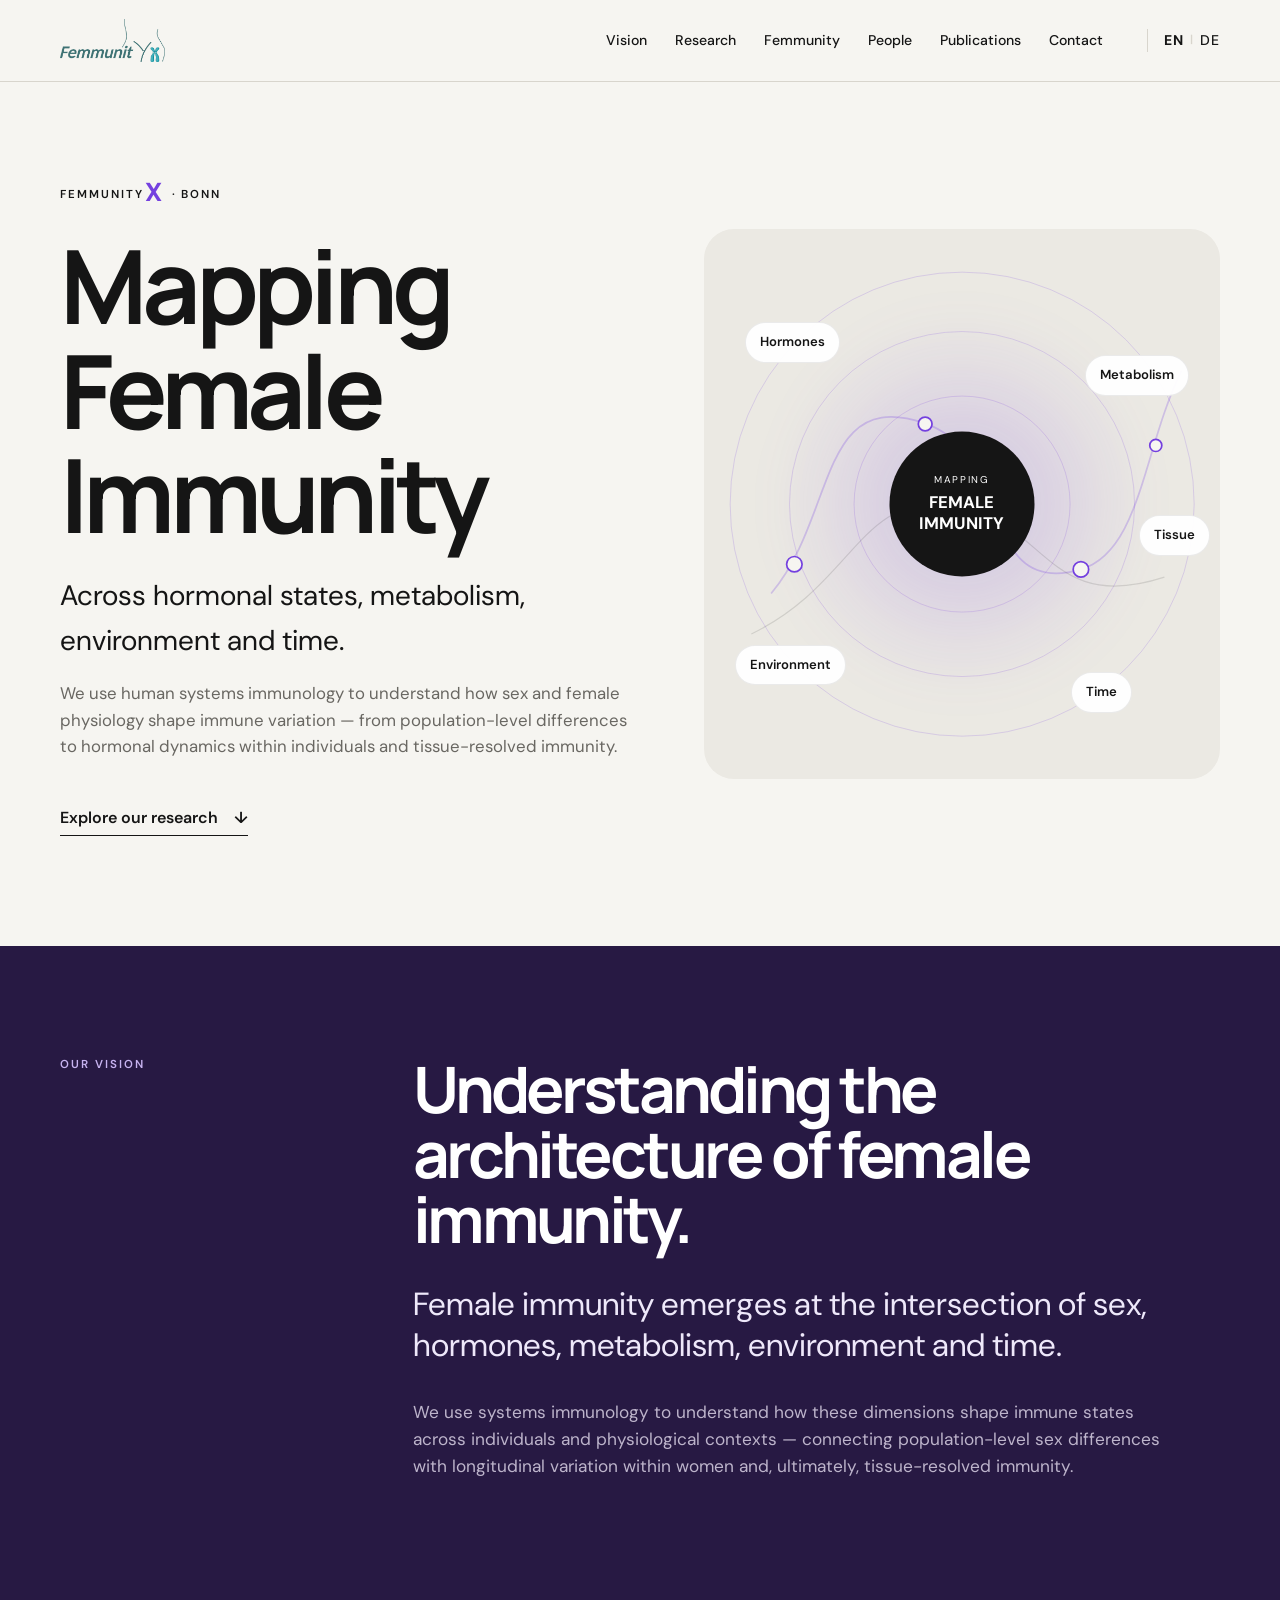
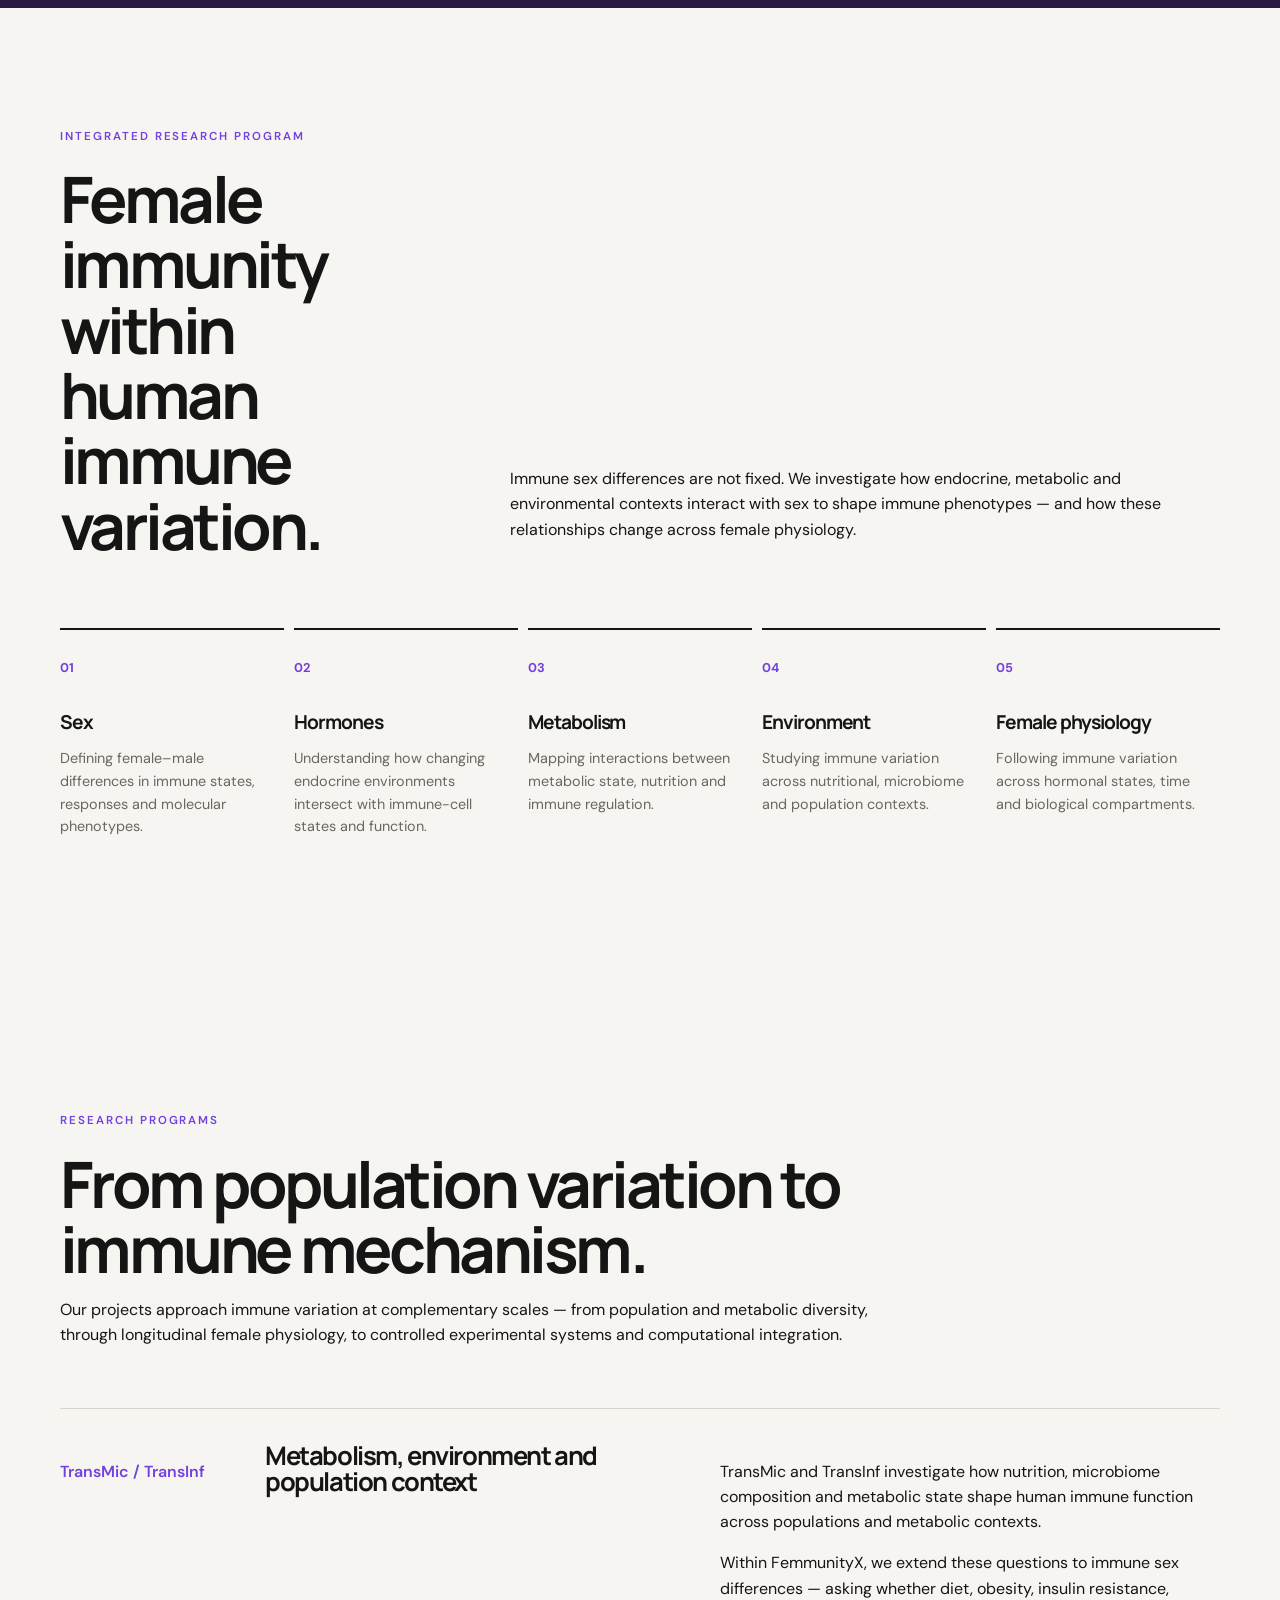
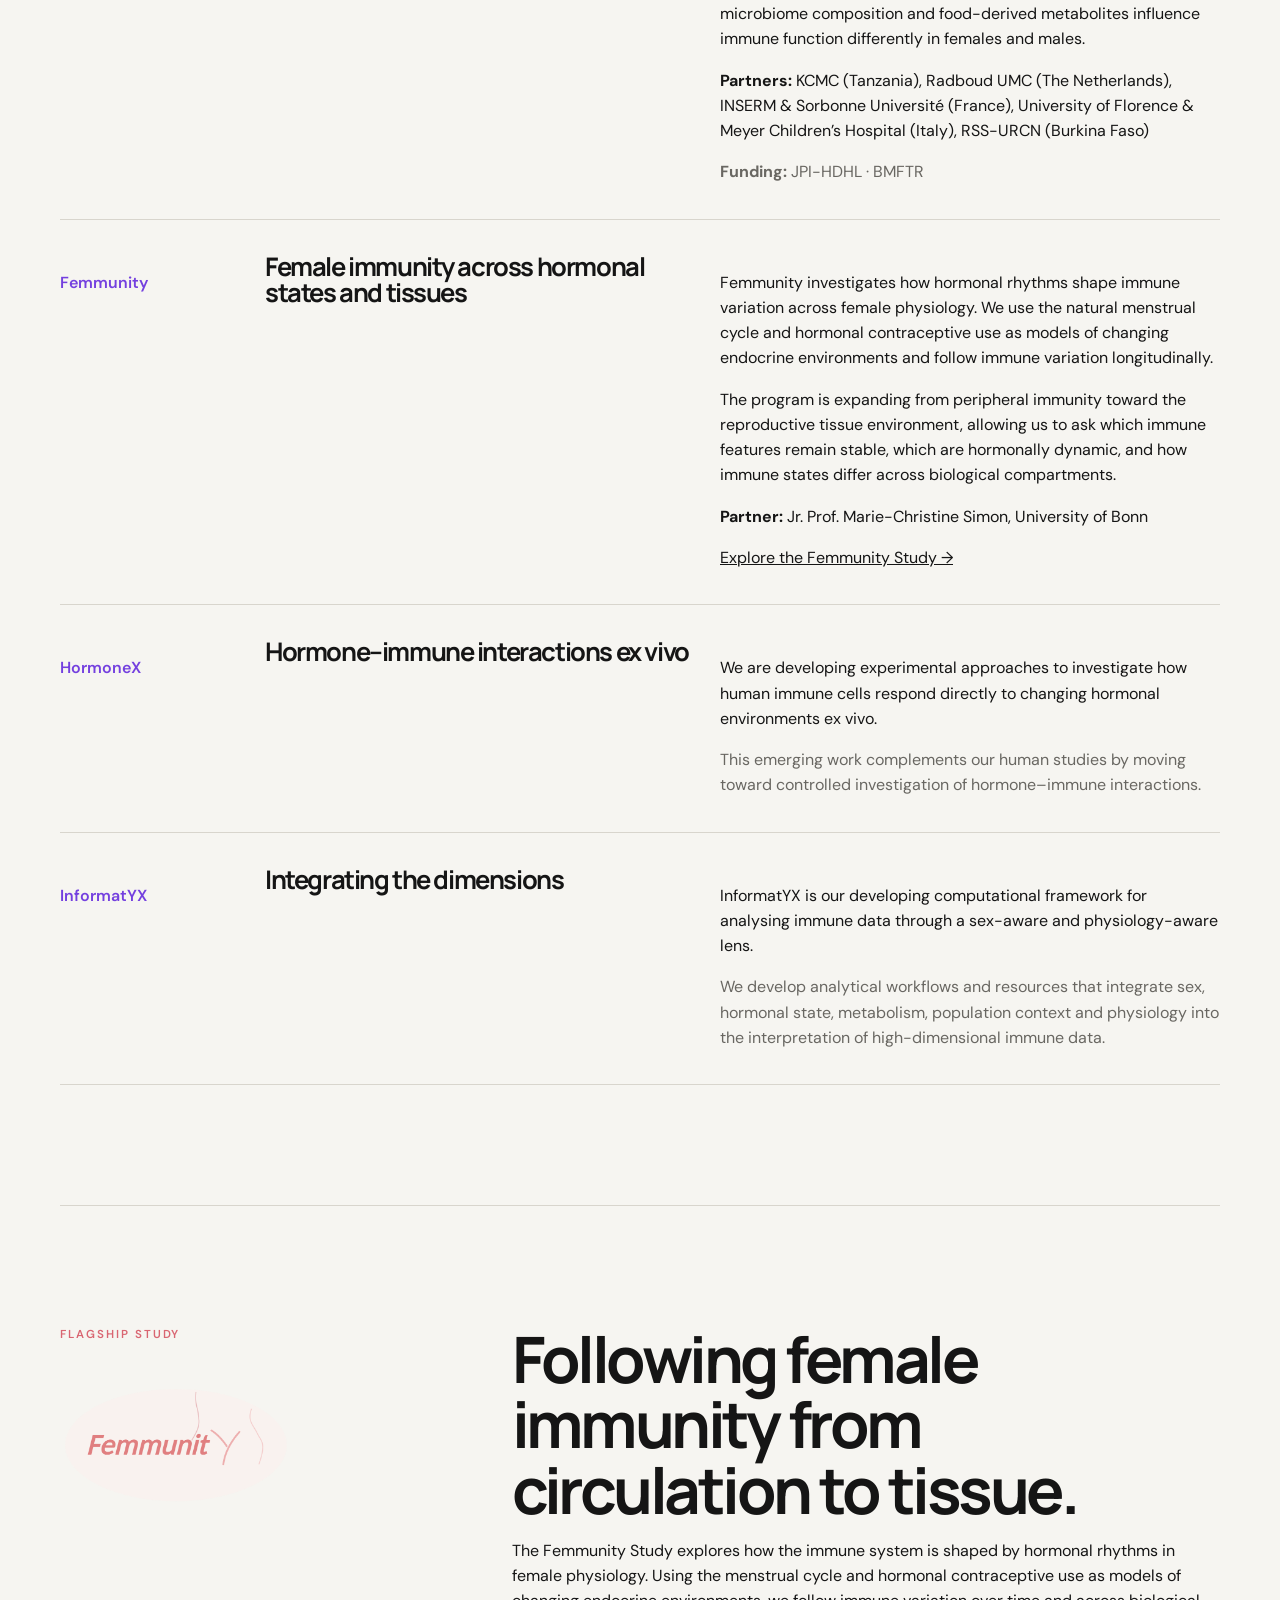
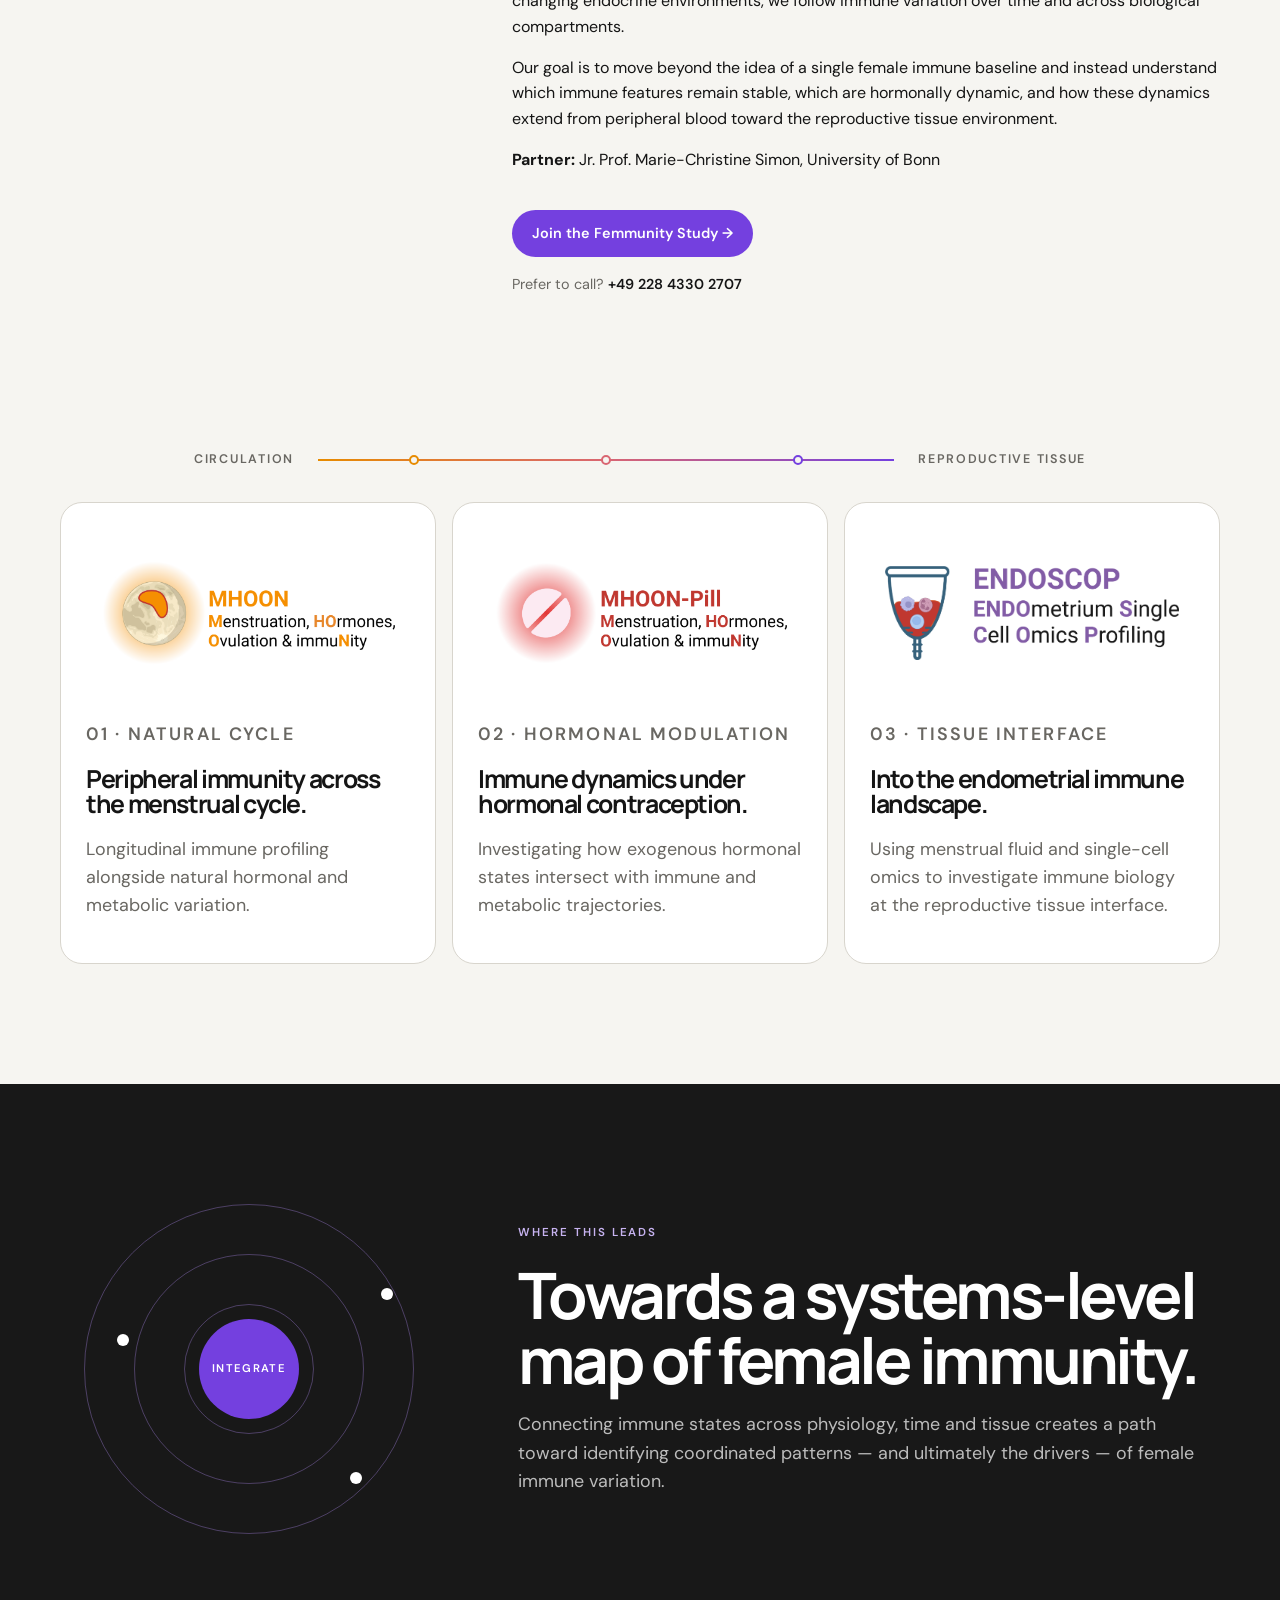
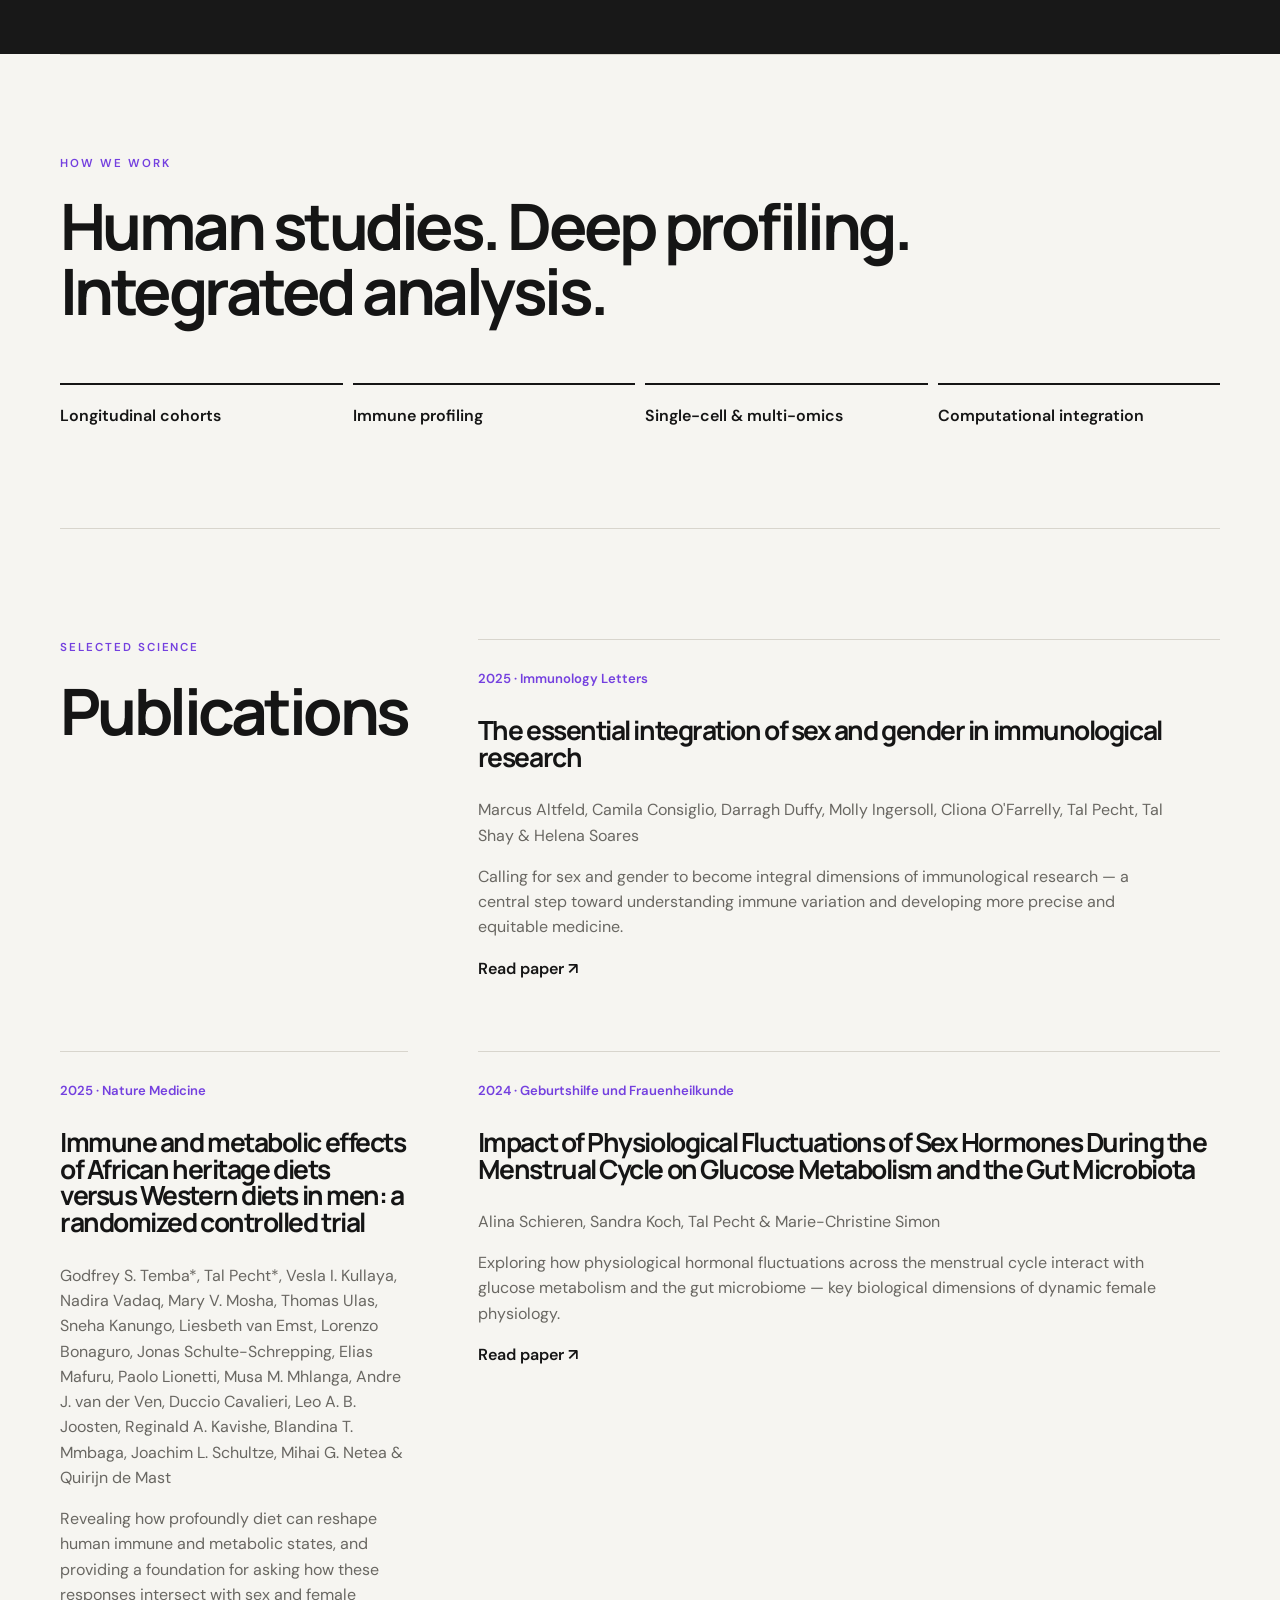
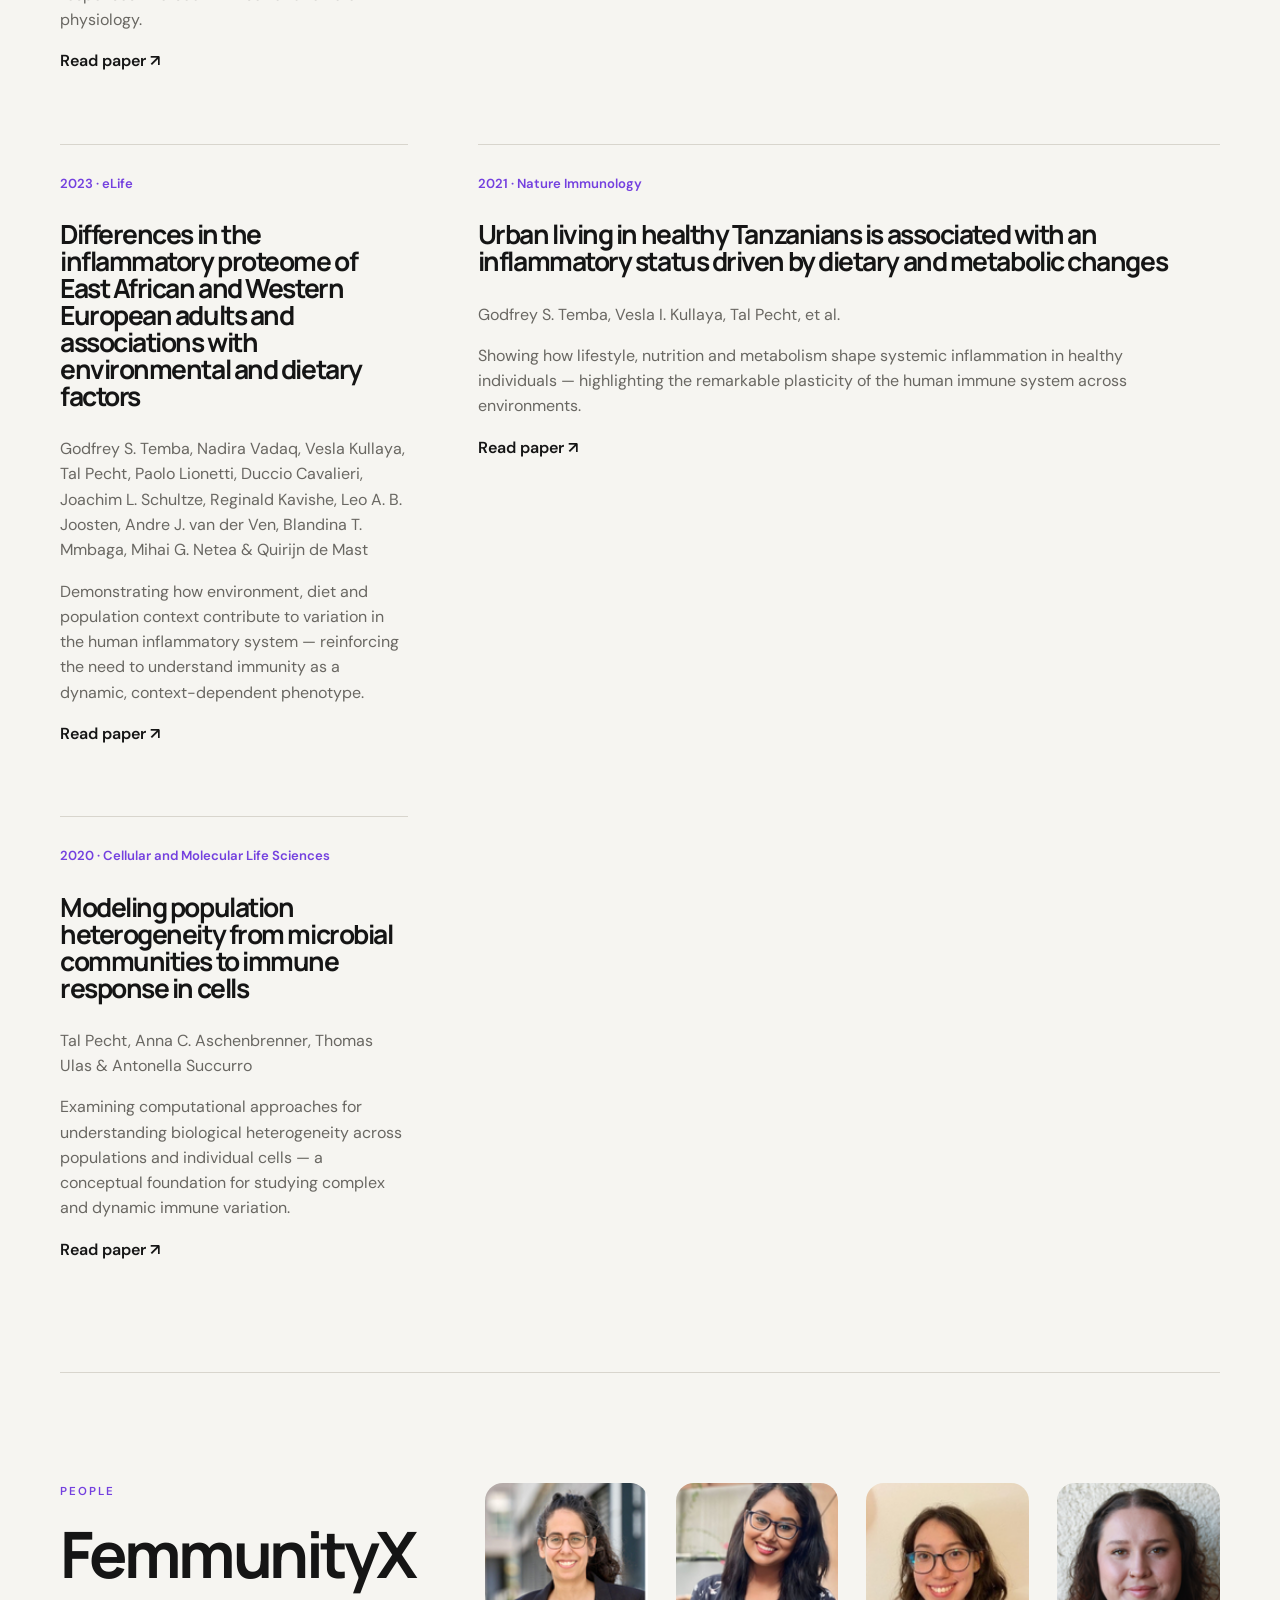
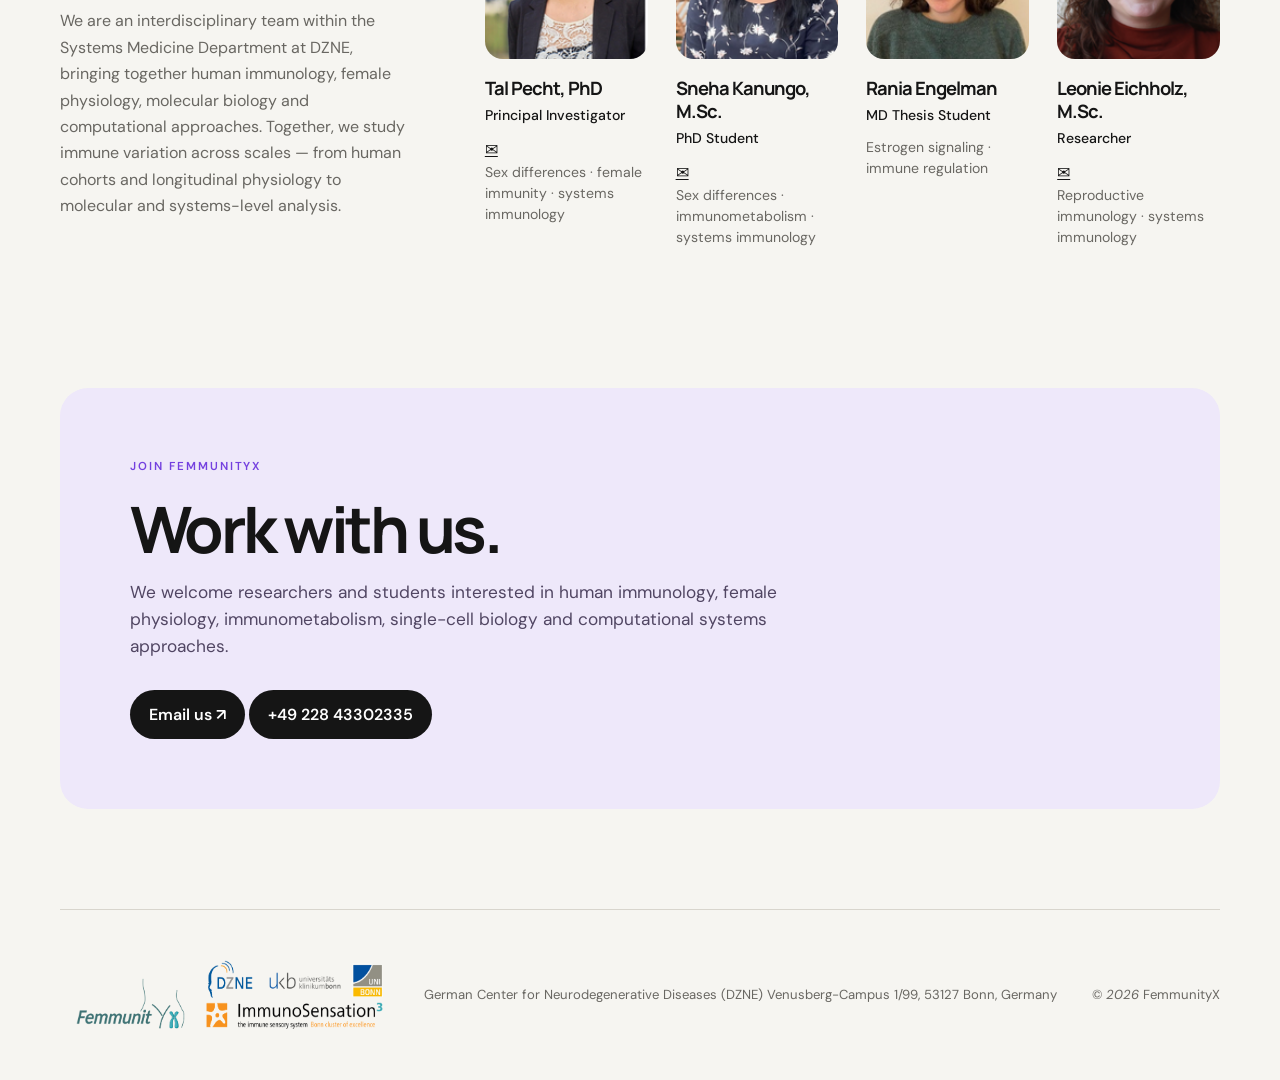
==== index.html @ 5e6603ba "Update index.html articles" ====
<!doctype html>
<html lang="en">

<head>
  <meta charset="utf-8">
  <meta name="viewport" content="width=device-width,initial-scale=1">

  <title>FemmunityX — Mapping Female Immunity</title>

  <meta
    name="description"
    content="FemmunityX studies female immunity and immune sex differences across hormonal states, metabolism, environment, time and reproductive tissues."
  >

  <link rel="stylesheet" href="assets/styles.css">
</head>


<body>


<!-- =========================================================
     HEADER
     ========================================================= -->

<header class="header">

  <a class="group-logo" href="#top">
    <img
      src="assets/femmunityx-logo.png"
      alt="FemmunityX"
    >
  </a>

  <button
    class="menu"
    aria-label="Toggle navigation"
    aria-expanded="false"
  >
    Menu
  </button>

  <nav>
  <a href="#vision">Vision</a>
  <a href="#research">Research</a>
  <a href="#femmunity">Femmunity</a>
  <a href="#people">People</a>
  <a href="#publications">Publications</a>
  <a href="#contact">Contact</a>

  <div class="language-switch">
    <a href="index.html" class="active">EN</a>
    <span>|</span>
    <a href="de.html">DE</a>
  </div>
</nav>

</header>


<main id="top">


<!-- =========================================================
     HERO
     ========================================================= -->

<section class="hero wrap">

  <div>

    <p class="overline femmunity-title">
      FEMMUNITY<span class="purple-x">X</span> · BONN
    </p>

    <h1>
      Mapping<br>
      Female Immunity
    </h1>

    <p class="subhead">
      Across hormonal states, metabolism, environment and time.
    </p>

    <p class="intro">
      We use human systems immunology to understand how sex and
      female physiology shape immune variation — from population-level
      differences to hormonal dynamics within individuals and
      tissue-resolved immunity.
    </p>

    <a class="cta" href="#vision">
      Explore our research <span>↓</span>
    </a>

  </div>


  <div class="map" aria-label="Systems map of female immunity">

    <div class="ring r1"></div>
    <div class="ring r2"></div>
    <div class="ring r3"></div>

    <svg viewBox="0 0 600 600" aria-hidden="true">

      <path
        class="curve a"
        d="M78 404 C154 314 132 164 256 206 C359 240 318 411 438 376 C508 355 510 236 555 145"
      />

      <path
        class="curve b"
        d="M55 451 C173 394 180 291 282 300 C397 311 394 431 535 385"
      />

      <circle cx="105" cy="370" r="9"/>
      <circle cx="257" cy="207" r="8"/>
      <circle cx="438" cy="376" r="9"/>
      <circle cx="525" cy="232" r="7"/>

    </svg>

    <div class="core">
      <small>MAPPING</small>
      <strong>FEMALE IMMUNITY</strong>
    </div>

    <div class="node n1">Hormones</div>
    <div class="node n2">Metabolism</div>
    <div class="node n3">Environment</div>
    <div class="node n4">Time</div>
    <div class="node n5">Tissue</div>

  </div>

</section>



<!-- =========================================================
     VISION
     ========================================================= -->

<section id="vision" class="vision">

  <div class="wrap vision-grid">

    <p class="overline light">
      OUR VISION
    </p>

    <div>

      <h2>
        Understanding the architecture of female immunity.
      </h2>

      <p class="big">
        Female immunity emerges at the intersection of sex,
        hormones, metabolism, environment and time.
      </p>

      <p class="small">
        We use systems immunology to understand how these dimensions
        shape immune states across individuals and physiological
        contexts — connecting population-level sex differences with
        longitudinal variation within women and, ultimately,
        tissue-resolved immunity.
      </p>

    </div>

  </div>

</section>



<!-- =========================================================
     INTEGRATED RESEARCH PROGRAM
     ========================================================= -->

<section id="research" class="framework wrap">

  <div class="framework-head">

    <div>

      <p class="overline">
        INTEGRATED RESEARCH PROGRAM
      </p>

      <h2>
        Female immunity within<br>
        human immune variation.
      </h2>

    </div>

    <p>
      Immune sex differences are not fixed. We investigate how
      endocrine, metabolic and environmental contexts interact with
      sex to shape immune phenotypes — and how these relationships
      change across female physiology.
    </p>

  </div>


  <div class="dimensions">

    <article>

      <b>01</b>

      <h3>Sex</h3>

      <p>
        Defining female–male differences in immune states,
        responses and molecular phenotypes.
      </p>

    </article>


    <article>

      <b>02</b>

      <h3>Hormones</h3>

      <p>
        Understanding how changing endocrine environments
        intersect with immune-cell states and function.
      </p>

    </article>


    <article>

      <b>03</b>

      <h3>Metabolism</h3>

      <p>
        Mapping interactions between metabolic state,
        nutrition and immune regulation.
      </p>

    </article>


    <article>

      <b>04</b>

      <h3>Environment</h3>

      <p>
        Studying immune variation across nutritional,
        microbiome and population contexts.
      </p>

    </article>


    <article class="femmunity-dimension">

      <b>05</b>

      <h3>Female physiology</h3>

      <p>
        Following immune variation across hormonal states,
        time and biological compartments.
      </p>

    </article>

  </div>

</section>



<!-- =========================================================
     RESEARCH PROGRAMS
     ========================================================= -->

<section class="research wrap">

  <div class="research-head">

    <p class="overline">
      RESEARCH PROGRAMS
    </p>

    <h2>
      From population variation to immune mechanism.
    </h2>

    <p>
      Our projects approach immune variation at complementary scales —
      from population and metabolic diversity, through longitudinal
      female physiology, to controlled experimental systems and
      computational integration.
    </p>

  </div>


  <div class="research-items">


    <!-- =====================================================
         TRANSMIC / TRANSINF
         ===================================================== -->

    <article>

      <p class="label">
        TransMic / TransInf
      </p>

      <h3>
        Metabolism, environment and population context
      </h3>

      <div>

        <p>
          TransMic and TransInf investigate how nutrition, microbiome
          composition and metabolic state shape human immune function
          across populations and metabolic contexts.
        </p>

        <p>
          Within FemmunityX, we extend these questions to immune sex
          differences — asking whether diet, obesity, insulin resistance,
          microbiome composition and food-derived metabolites influence
          immune function differently in females and males.
        </p>

        <p>
          <strong>Partners:</strong>
          KCMC (Tanzania), Radboud UMC (The Netherlands),
          INSERM & Sorbonne Université (France),
          University of Florence & Meyer Children’s Hospital (Italy),
          RSS-URCN (Burkina Faso)
        </p>

        <p>
          <strong>Funding:</strong>
          JPI-HDHL · BMFTR
        </p>

      </div>

    </article>



    <!-- =====================================================
         FEMMUNITY
         ===================================================== -->

    <article>

      <p class="label">
        Femmunity
      </p>

      <h3>
        Female immunity across hormonal states and tissues
      </h3>

      <div>

        <p>
          Femmunity investigates how hormonal rhythms shape immune
          variation across female physiology. We use the natural
          menstrual cycle and hormonal contraceptive use as models
          of changing endocrine environments and follow immune
          variation longitudinally.
        </p>

        <p>
          The program is expanding from peripheral immunity toward
          the reproductive tissue environment, allowing us to ask
          which immune features remain stable, which are hormonally
          dynamic, and how immune states differ across biological
          compartments.
        </p>

        <p>
          <strong>Partner:</strong>
          Jr. Prof. Marie-Christine Simon, University of Bonn
        </p>

        <a href="#femmunity">
          Explore the Femmunity Study →
        </a>

      </div>

    </article>



    <!-- =====================================================
         HORMONE–IMMUNE EX VIVO
         ===================================================== -->

    <article>

      <p class="label">
        HormoneX
      </p>

      <h3>
        Hormone–immune interactions 
        ex vivo
      </h3>

      <div>

        <p>
          We are developing experimental approaches to investigate
          how human immune cells respond directly to changing hormonal
          environments ex vivo.
        </p>

        <p>
          This emerging work complements our human studies by moving
          toward controlled investigation of hormone–immune interactions.
        </p>

      </div>

    </article>



    <!-- =====================================================
         INFORMATYX
         ===================================================== -->

    <article>

      <p class="label">
        InformatYX
      </p>

      <h3>
        Integrating the dimensions
      </h3>

      <div>

        <p>
          InformatYX is our developing computational framework for
          analysing immune data through a sex-aware and
          physiology-aware lens.
        </p>

        <p>
          We develop analytical workflows and resources that integrate
          sex, hormonal state, metabolism, population context and
          physiology into the interpretation of high-dimensional
          immune data.
        </p>

      </div>

    </article>


  </div>

</section>



<!-- =========================================================
     FEMMUNITY STUDY — DEDICATED SECTION
     ========================================================= -->

<section id="femmunity" class="study wrap">

  <div class="study-head">


    <div>

      <p class="overline pink">
        FLAGSHIP STUDY
      </p>

      <img
        class="fem-logo"
        src="assets/Femmunitystudy-logo.png"
        alt="Femmunity"
      >

    </div>


    <div>

      <h2>
        Following female immunity from circulation to tissue.
      </h2>

      <p>
        The Femmunity Study explores how the immune system is shaped
        by hormonal rhythms in female physiology. Using the menstrual
        cycle and hormonal contraceptive use as models of changing
        endocrine environments, we follow immune variation over time
        and across biological compartments.
      </p>

      <p>
        Our goal is to move beyond the idea of a single female immune
        baseline and instead understand which immune features remain
        stable, which are hormonally dynamic, and how these dynamics
        extend from peripheral blood toward the reproductive tissue
        environment.
      </p>

      <p>
        <strong>Partner:</strong>
        Jr. Prof. Marie-Christine Simon, University of Bonn
      </p>


      <a
  href="mailto:femmunity@dzne.de?subject=I%20want%20to%20join%20the%20Femmunity%20Study&body=Hello%20Femmunity%20team%2C%0D%0A%0D%0AI%20am%20interested%20in%20participating%20in%20the%20Femmunity%20Study.%20Please%20send%20me%20more%20information.%0D%0A%0D%0ABest%20wishes%2C"
  class="femmunity-join"
>
  Join the Femmunity Study →
</a>

<p class="femmunity-phone">
  Prefer to call?
  <a href="tel:+4922843302707">
    +49 228 4330 2707
  </a>
</p>

  </div>



  <!-- CIRCULATION TO TISSUE -->

  <div class="femmunity-projects">
      
  <div class="progress">

    <span>CIRCULATION</span>

    <div>
      <i></i>
      <i></i>
      <i></i>
    </div>

    <span>REPRODUCTIVE TISSUE</span>

  </div>



  <!-- FEMMUNITY SUBPROJECTS -->

  <div class="project-row">


    <!-- MHOON -->

    <article class="project orange">

      <div class="logo-box">

        <img
          src="assets/mhoon.png"
          alt="MHOON"
        >

      </div>

      <p class="step">
        01 · NATURAL CYCLE
      </p>

      <h3>
        Peripheral immunity across the menstrual cycle.
      </h3>

      <p>
        Longitudinal immune profiling alongside natural hormonal
        and metabolic variation.
      </p>

    </article>



    <!-- MHOON PILL -->

    <article class="project red">

      <div class="logo-box">

        <img
          src="assets/mhoon-pill.png"
          alt="MHOON-Pill"
        >

      </div>

      <p class="step">
        02 · HORMONAL MODULATION
      </p>

      <h3>
        Immune dynamics under hormonal contraception.
      </h3>

      <p>
        Investigating how exogenous hormonal states intersect
        with immune and metabolic trajectories.
      </p>

    </article>



    <!-- ENDOSCOP -->

    <article class="project purple">

      <div class="logo-box">

        <img
          src="assets/endoscop.png"
          alt="ENDOSCOP"
        >

      </div>

      <p class="step">
        03 · TISSUE INTERFACE
      </p>

      <h3>
        Into the endometrial immune landscape.
      </h3>

      <p>
        Using menstrual fluid and single-cell omics to investigate
        immune biology at the reproductive tissue interface.
      </p>

    </article>


  </div>

  </div> <!-- closes femmunity-projects -->

</section>



<!-- =========================================================
     WHERE THIS LEADS
     ========================================================= -->

<section class="bridge">

  <div class="wrap bridge-grid">


    <div class="bridge-map">

      <div class="br br1"></div>
      <div class="br br2"></div>
      <div class="br br3"></div>

      <div class="bc">
        INTEGRATE
      </div>

      <span class="bd d1"></span>
      <span class="bd d2"></span>
      <span class="bd d3"></span>

    </div>


    <div>

      <p class="overline light">
        WHERE THIS LEADS
      </p>

      <h2>
        Towards a systems-level map of female immunity.
      </h2>

      <p>
        Connecting immune states across physiology, time and tissue
        creates a path toward identifying coordinated patterns —
        and ultimately the drivers — of female immune variation.
      </p>

    </div>

  </div>

</section>



<!-- =========================================================
     METHODS
     ========================================================= -->

<section class="methods wrap">

  <p class="overline">
    HOW WE WORK
  </p>

  <h2>
    Human studies. 
    Deep profiling. 
    Integrated analysis.
  </h2>

  <div class="method-line">

    <span>Longitudinal cohorts</span>

    <span>Immune profiling</span>

    <span>Single-cell & multi-omics</span>

    <span>Computational integration</span>

  </div>

</section>



<!-- =========================================================
     PUBLICATIONS
     ========================================================= -->

<section id="publications" class="pubs wrap">

  <div>

    <p class="overline">
      SELECTED SCIENCE
    </p>

    <h2>
      Publications
    </h2>

  </div>


  <!-- 2025 · IMMUNOLOGY LETTERS -->
<article>

  <span>
    2025 · Immunology Letters
  </span>

  <h3>
    The essential integration of sex and gender in immunological research
  </h3>

  <p>
    Marcus Altfeld, Camila Consiglio, Darragh Duffy, Molly Ingersoll,
    Cliona O'Farrelly, Tal Pecht, Tal Shay & Helena Soares
  </p>

  <p>
    Calling for sex and gender to become integral dimensions of
    immunological research — a central step toward understanding
    immune variation and developing more precise and equitable medicine.
  </p>

  <a
    href="https://doi.org/10.1016/j.imlet.2025.107097"
    target="_blank"
    rel="noopener"
  >
    Read paper ↗
  </a>

</article>


<!-- 2025 · NATURE MEDICINE -->
<article>

  <span>
    2025 · Nature Medicine
  </span>

  <h3>
    Immune and metabolic effects of African heritage diets
    versus Western diets in men: a randomized controlled trial
  </h3>

  <p>
    Godfrey S. Temba*, Tal Pecht*, Vesla I. Kullaya, Nadira Vadaq,
    Mary V. Mosha, Thomas Ulas, Sneha Kanungo, Liesbeth van Emst,
    Lorenzo Bonaguro, Jonas Schulte-Schrepping, Elias Mafuru,
    Paolo Lionetti, Musa M. Mhlanga, Andre J. van der Ven,
    Duccio Cavalieri, Leo A. B. Joosten, Reginald A. Kavishe,
    Blandina T. Mmbaga, Joachim L. Schultze, Mihai G. Netea
    & Quirijn de Mast
  </p>

  <p>
    Revealing how profoundly diet can reshape human immune and
    metabolic states, and providing a foundation for asking how
    these responses intersect with sex and female physiology.
  </p>

  <a
    href="https://www.nature.com/articles/s41591-025-03602-0"
    target="_blank"
    rel="noopener"
  >
    Read paper ↗
  </a>

</article>


<!-- 2024 · GEBURTSHILFE UND FRAUENHEILKUNDE -->
<article>

  <span>
    2024 · Geburtshilfe und Frauenheilkunde
  </span>

  <h3>
    Impact of Physiological Fluctuations of Sex Hormones During
    the Menstrual Cycle on Glucose Metabolism and the Gut Microbiota
  </h3>

  <p>
    Alina Schieren, Sandra Koch, Tal Pecht & Marie-Christine Simon
  </p>

  <p>
    Exploring how physiological hormonal fluctuations across the
    menstrual cycle interact with glucose metabolism and the gut
    microbiome — key biological dimensions of dynamic female physiology.
  </p>

  <a
    href="https://pubmed.ncbi.nlm.nih.gov/38382644/"
    target="_blank"
    rel="noopener"
  >
    Read paper ↗
  </a>

</article>


<!-- 2023 · eLIFE -->
<article>

  <span>
    2023 · eLife
  </span>

  <h3>
    Differences in the inflammatory proteome of East African and
    Western European adults and associations with environmental
    and dietary factors
  </h3>

  <p>
    Godfrey S. Temba, Nadira Vadaq, Vesla Kullaya, Tal Pecht,
    Paolo Lionetti, Duccio Cavalieri, Joachim L. Schultze,
    Reginald Kavishe, Leo A. B. Joosten, Andre J. van der Ven,
    Blandina T. Mmbaga, Mihai G. Netea & Quirijn de Mast
  </p>

  <p>
    Demonstrating how environment, diet and population context
    contribute to variation in the human inflammatory system —
    reinforcing the need to understand immunity as a dynamic,
    context-dependent phenotype.
  </p>

  <a
    href="https://elifesciences.org/articles/82297"
    target="_blank"
    rel="noopener"
  >
    Read paper ↗
  </a>

</article>


<!-- 2021 · NATURE IMMUNOLOGY -->
<article>

  <span>
    2021 · Nature Immunology
  </span>

  <h3>
    Urban living in healthy Tanzanians is associated with an
    inflammatory status driven by dietary and metabolic changes
  </h3>

  <p>
    Godfrey S. Temba, Vesla I. Kullaya, Tal Pecht, et al.
  </p>

  <p>
    Showing how lifestyle, nutrition and metabolism shape systemic
    inflammation in healthy individuals — highlighting the remarkable
    plasticity of the human immune system across environments.
  </p>

  <a
    href="https://www.nature.com/articles/s41590-021-00867-8"
    target="_blank"
    rel="noopener"
  >
    Read paper ↗
  </a>

</article>


<!-- 2020 · CELLULAR AND MOLECULAR LIFE SCIENCES -->
<article>

  <span>
    2020 · Cellular and Molecular Life Sciences
  </span>

  <h3>
    Modeling population heterogeneity from microbial communities
    to immune response in cells
  </h3>

  <p>
    Tal Pecht, Anna C. Aschenbrenner, Thomas Ulas & Antonella Succurro
  </p>

  <p>
    Examining computational approaches for understanding biological
    heterogeneity across populations and individual cells — a conceptual
    foundation for studying complex and dynamic immune variation.
  </p>

  <a
    href="https://doi.org/10.1007/s00018-019-03378-w"
    target="_blank"
    rel="noopener"
  >
    Read paper ↗
  </a>

</article>


</section>



<!-- =========================================================
     PEOPLE
     ========================================================= -->

<section id="people" class="people wrap">

  <div>

    <p class="overline">
      PEOPLE
    </p>

    <h2>
      FemmunityX
    </h2>

    <p class="people-intro">
  We are an interdisciplinary team within the Systems Medicine
  Department at DZNE, bringing together human immunology,
  female physiology, molecular biology and computational approaches.
  Together, we study immune variation across scales — from human
  cohorts and longitudinal physiology to molecular and systems-level
  analysis.
</p>

  </div>


  <div class="people-grid">

    <!-- TAL -->

    <article>

      <img
        class="portrait tal-photo"
        src="assets/3.png"
        alt="Tal Pecht"
      >

      <h3>
        Tal Pecht, PhD
      </h3>

      <span>
        Principal Investigator
      </span>

      <a class="talp-email" href="mailto:tal.pacht@dzne.de">
      ✉
      </a>

      <p>
        Sex differences · female immunity · systems immunology
      </p>

    </article>


    <!-- SNEHA -->

    <article>

      <img
        class="portrait sneha-photo"
        src="assets/2.png"
        alt="Sneha Kanungo"
      >

      <h3>
        Sneha Kanungo, M.Sc.
      </h3>

      <span>
        PhD Student
      </span>

      <a class="talp-email" href="mailto:sneha.kanungo@dzne.de">
      ✉
      </a>

      <p>
        Sex differences · immunometabolism · systems immunology
      </p>

    </article>


    <!-- RANIA -->

    <article>

      <img
        class="portrait rania-photo"
        src="assets/1.png"
        alt="Rania Engelman"
      >

      <h3>
        Rania Engelman
      </h3>

      <span>
        MD Thesis Student
      </span>

      <p>
        Estrogen signaling · immune regulation
      </p>

    </article>


    <!-- LEONIE -->

    <article>

      <img
        class="portrait leonie-photo"
        src="assets/4.png"
        alt="Leonie Eichholz"
      >

      <h3>
        Leonie Eichholz, M.Sc.
      </h3>

      <span>
        Researcher
      </span>

      <a class="talp-email" href="mailto:leonie.eichholz@dzne.de">
      ✉
      </a>

      <p>
        Reproductive immunology · systems immunology
      </p>

    </article>

  </div>

</section>



<!-- =========================================================
     CONTACT
     ========================================================= -->

<section id="contact" class="join wrap">

  <p class="overline">
    JOIN FEMMUNITYX
  </p>

  <h2>
    Work with us.
  </h2>

  <p>
    We welcome researchers and students interested in human immunology,
    female physiology, immunometabolism, single-cell biology and
    computational systems approaches.
  </p>

 <div class="contact-links">

  <a href="mailto:tal.pacht@dzne.de">
    Email us ↗
  </a>

  <a href="tel:+4922843302335">
    +49 228 43302335
  </a>

</div>

</section>


</main>



<!-- =========================================================
     FOOTER
     ========================================================= -->

<footer class="footer wrap">

  <img
    class="footer-logo-line"
    src="assets/logoline.png"
    alt="FemmunityX and partner institutions"
  >

  <span>
    German Center for Neurodegenerative Diseases (DZNE)
    Venusberg-Campus 1/99, 53127 Bonn, Germany
  </span>

  <span>
    © <i id="year"></i> FemmunityX
  </span>

</footer>


<script src="assets/script.js"></script>

</body>
</html>
---- assets/styles.css ----
@import url('https://fonts.googleapis.com/css2?family=DM+Sans:wght@400;500;600&family=Manrope:wght@500;600;700&display=swap');


/* =========================================================
   VARIABLES + GENERAL
   ========================================================= */

:root {
    --bg: #f6f5f1;
    --ink: #151515;
    --muted: #696762;
    --line: #d8d5cd;
    --violet: #7440df;
    --deep: #271943;
    --soft: #eee8fa;
    --paper: #fff;
    --pink: #d96672;
    --max: 1160px;
}

* {
    box-sizing: border-box;
}

html {
    scroll-behavior: smooth;
}

body {
    margin: 0;
    background: var(--bg);
    color: var(--ink);
    font-family: "DM Sans", sans-serif;
    line-height: 1.58;
}

img {
    max-width: 100%;
    height: auto;
}

a {
    color: inherit;
}

.wrap {
    width: min(calc(100% - 40px), var(--max));
    margin: auto;
}

/* =========================================================
   HEADER + NAVIGATION
   ========================================================= */

.header {
    width: 100%;
    height: 82px;

    display: flex;
    align-items: center;
    justify-content: space-between;

    padding: 0 max(20px, calc((100% - var(--max)) / 2));

    position: sticky;
    top: 0;
    z-index: 1000;

    background: rgba(246, 245, 241, 0.96);

    backdrop-filter: blur(12px);
    -webkit-backdrop-filter: blur(12px);

    border-bottom: 1px solid var(--line);
}


/* FemmunityX logo */

.group-logo {
    display: flex;
    align-items: center;

    flex: 0 0 auto;

    text-decoration: none;
}

.group-logo img {
    display: block;

    width: auto;
    height: 44px;

    max-width: 170px;

    object-fit: contain;
}


/* Navigation */

.header nav {
    display: flex;
    align-items: center;
    gap: 28px;

    margin-left: auto;
}

.header nav a {
    text-decoration: none;

    font-size: 0.88rem;
    font-weight: 500;

    color: var(--ink);

    transition: color 0.2s ease;
}

.header nav a:hover {
    color: var(--violet);
}


/* Mobile menu button */

.menu {
    display: none;

    border: 0;
    background: transparent;

    color: var(--ink);

    font-family: "DM Sans", sans-serif;
    font-size: 0.88rem;
    font-weight: 600;

    cursor: pointer;
}

/* =========================================================
   LANGUAGE SWITCH
   ========================================================= */

.language-switch {
    display: flex;
    align-items: center;
    gap: 6px;

    margin-left: 16px;
    padding-left: 16px;

    border-left: 1px solid var(--line);

    font-size: 0.72rem;
    font-weight: 600;
    letter-spacing: 0.08em;
}

.language-switch a {
    color: var(--muted);
    text-decoration: none;
}

.language-switch a:hover {
    color: var(--violet);
}

.language-switch a.active {
    color: var(--ink);
    font-weight: 700;
}

.language-switch span {
    color: var(--line);
}


/* =========================================================
   TYPOGRAPHY
   ========================================================= */

.overline {
    margin: 0 0 20px;
    font-size: 0.72rem;
    letter-spacing: 0.17em;
    font-weight: 600;
    color: var(--violet);
}

.light {
    color: #c7b3f0;
}

.pink {
    color: var(--pink);
}

h1,
h2,
h3 {
    font-family: "Manrope", sans-serif;
    letter-spacing: -0.055em;
    line-height: 1.02;
}


/* FEMMUNITYX · BONN */

.femmunity-title {
    color: #151515;
}

.femmunity-title .purple-x {
    color: #7440df;
    font-size: 26px;
    font-weight: 700;
    display: inline-block;
    margin-left: 1px;
    margin-right: 3px;
    vertical-align: -3px;
}


/* =========================================================
   HERO
   ========================================================= */

.hero {
    min-height: 80vh;
    padding: 90px 0 110px;

    display: grid;
    grid-template-columns: 1fr 0.9fr;
    gap: 70px;

    align-items: center;
}

.hero h1 {
    font-size: clamp(4rem, 8vw, 7.5rem);
    margin: 0;
}

.subhead {
    font-size: clamp(1.35rem, 2.2vw, 1.9rem);
    max-width: 650px;
    margin: 28px 0 14px;
}

.intro {
    max-width: 630px;
    color: var(--muted);
    font-size: 1.05rem;
}

.cta {
    display: inline-flex;
    gap: 16px;

    margin-top: 28px;

    text-decoration: none;
    font-weight: 600;

    border-bottom: 1px solid;
    padding-bottom: 5px;
}


/* =========================================================
   HERO — MAPPING FEMALE IMMUNITY
   ========================================================= */


/* ---------------------------------------------------------
   MAIN MAP CONTAINER
   --------------------------------------------------------- */

.map {
    height: 550px;
    position: relative;

    border-radius: 30px;

    background: #ebe9e3;

    overflow: hidden;

    /* Creates a clean stacking context */
    isolation: isolate;
}


/* ---------------------------------------------------------
   MOVING PURPLE GLOW
   --------------------------------------------------------- */

.map::before {
    content: "";

    position: absolute;

    width: 70%;
    height: 70%;

    left: 15%;
    top: 15%;

    border-radius: 50%;

    background: radial-gradient(
        circle,
        rgba(116, 64, 223, 0.22) 0%,
        rgba(116, 64, 223, 0.14) 30%,
        rgba(116, 64, 223, 0.07) 50%,
        rgba(116, 64, 223, 0.03) 62%,
        transparent 75%
    );

    filter: blur(20px);

    z-index: 0;

    pointer-events: none;

    animation: movePurpleGlow 16s ease-in-out infinite;
}


/* Purple glow movement */

@keyframes movePurpleGlow {

    0% {
        transform: translate(-18%, -12%) scale(1);
    }

    20% {
        transform: translate(12%, -15%) scale(1.06);
    }

    40% {
        transform: translate(22%, 8%) scale(1);
    }

    60% {
        transform: translate(10%, 22%) scale(1.08);
    }

    80% {
        transform: translate(-20%, 15%) scale(1.03);
    }

    100% {
        transform: translate(-18%, -12%) scale(1);
    }
}


/* ---------------------------------------------------------
   CONCENTRIC RINGS
   --------------------------------------------------------- */

.ring {
    position: absolute;

    left: 50%;
    top: 50%;

    transform: translate(-50%, -50%);

    border: 1px solid rgba(116, 64, 223, 0.18);
    border-radius: 50%;

    z-index: 1;
}

.r1 {
    width: 42%;
    aspect-ratio: 1;
}

.r2 {
    width: 67%;
    aspect-ratio: 1;
}

.r3 {
    width: 90%;
    aspect-ratio: 1;
}


/* ---------------------------------------------------------
   SWIRLY LINES + DOTS
   --------------------------------------------------------- */

.map svg {
    position: absolute;

    inset: 0;

    width: 100%;
    height: 100%;

    z-index: 2;

    pointer-events: none;
}

.curve {
    fill: none;

    stroke: rgba(116, 64, 223, 0.25);

    stroke-width: 2;
}

.curve.b {
    stroke: rgba(20, 20, 20, 0.12);

    stroke-width: 1.4;
}


/* Purple outlined dots */

.map svg circle {
    fill: var(--bg);

    stroke: var(--violet);

    stroke-width: 2;
}


/* ---------------------------------------------------------
   CENTRAL CIRCLE
   --------------------------------------------------------- */

.core {
    position: absolute;

    left: 50%;
    top: 50%;

    transform: translate(-50%, -50%);

    width: 145px;
    height: 145px;

    border-radius: 50%;

    background: var(--ink);
    color: white;

    display: grid;
    place-content: center;

    text-align: center;

    z-index: 4;
}

.core small {
    font-size: 0.62rem;

    letter-spacing: 0.16em;

    line-height: 1.2;

    margin-bottom: 6px;
}

.core strong {
    font-size: 1.05rem;

    line-height: 1.25;
}


/* ---------------------------------------------------------
   FACTOR LABELS
   --------------------------------------------------------- */

.node {
    position: absolute;

    background: rgba(255, 255, 255, 0.95);

    border: 1px solid rgba(0, 0, 0, 0.08);

    border-radius: 999px;

    padding: 9px 14px;

    font-size: 0.82rem;
    font-weight: 600;

    z-index: 4;
}


/* Hormones */

.n1 {
    left: 8%;
    top: 17%;
}


/* Metabolism */

.n2 {
    right: 6%;
    top: 23%;
}


/* Environment */

.n3 {
    left: 6%;
    bottom: 17%;
}


/* Time */

.n4 {
    right: 17%;
    bottom: 12%;
}


/* Tissue */

.n5 {
    right: 2%;
    top: 52%;
}


/* ---------------------------------------------------------
   ACCESSIBILITY — REDUCE MOTION
   --------------------------------------------------------- */

@media (prefers-reduced-motion: reduce) {

    .map::before {
        animation: none;

        transform: translate(0, 10%) scale(1.05);
    }
}

/* =========================================================
   VISION
   ========================================================= */

.vision {
    background: var(--deep);
    color: white;

    padding: 110px 0;
}

.vision-grid {
    display: grid;
    grid-template-columns: 0.35fr 1fr;
    gap: 70px;
}

.vision h2,
.framework h2,
.study h2,
.bridge h2,
.research h2,
.methods h2,
.pubs h2,
.people h2,
.join h2 {
    font-size: clamp(2.8rem, 5vw, 5rem);
    margin: 0;
}

.vision .big {
    font-size: clamp(1.5rem, 2.5vw, 2.2rem);
    line-height: 1.3;

    max-width: 850px;

    color: #eee8fa;
}

.vision .small {
    max-width: 760px;

    color: #bdb4cb;

    font-size: 1.08rem;
}


/* =========================================================
   RESEARCH FRAMEWORK
   ========================================================= */

.framework {
    padding: 120px 0;
}

.framework-head {
    display: grid;
    grid-template-columns: 0.55fr 1fr;
    gap: 60px;

    align-items: end;

    margin-bottom: 70px;
}

.dimensions {
    display: grid;
    grid-template-columns: repeat(5, 1fr);
    gap: 10px;
}

.dimensions article {
    border-top: 2px solid var(--ink);

    padding: 24px 12px 20px 0;
}

.dimensions b {
    color: var(--violet);
    font-size: 0.8rem;
}

.dimensions h3 {
    font-size: 1.2rem;
    margin: 34px 0 8px;
}

.dimensions p {
    color: var(--muted);
    font-size: 0.9rem;
}


/* =========================================================
   FEMMUNITY STUDY
   ========================================================= */

.study {
    padding: 120px 0;
    border-top: 1px solid var(--line);
}

.study-head {
    display: grid;
    grid-template-columns: 0.7fr 1.3fr;
    gap: 70px;
}

.fem-logo {
    display: block;

    width: auto;
    height: 160px;

    max-width: 500px;

    object-fit: contain;
    object-position: left center;
}

.study-head > div:last-child p {
    font-size: 1.12rem;
    color: var(--muted);

    max-width: 700px;
}


/* JOIN FEMMUNITY BUTTON */

.femmunity-join {
    display: inline-flex;
    align-items: center;

    margin-top: 22px;

    padding: 12px 20px;

    background: var(--violet);
    color: white;

    border-radius: 999px;

    text-decoration: none;

    font-size: 0.9rem;
    font-weight: 600;

    transition:
        transform 0.2s ease,
        background 0.2s ease;
}

.femmunity-join:hover {
    background: var(--deep);
    transform: translateY(-2px);
}

.femmunity-phone {
    margin-top: 16px;
    font-size: 0.9rem;
    color: var(--muted);
}

.femmunity-phone a {
    color: var(--ink);
    text-decoration: none;
    font-weight: 600;
}

.femmunity-phone a:hover {
    color: var(--violet);
}


/* =========================================================
   FEMMUNITY — CIRCULATION TO TISSUE
   ========================================================= */
.progress {
    width: 100%;
    margin: 70px 0 28px;

    display: flex;
    align-items: center;
    justify-content: center;

    gap: 22px;

    font-size: 0.64rem;
    font-weight: 600;
    letter-spacing: 0.14em;

    color: var(--muted);
}


/* LEFT + RIGHT LABELS */

.progress > span {
    flex: 0 0 auto;
    white-space: nowrap;
}


/* CENTRAL JOURNEY LINE */

.progress > div {
    position: relative;

    flex: 1 1 auto;
    max-width: 520px;
    height: 22px;

    display: flex;
    align-items: center;
    justify-content: space-around;
}


/* COLORED LINE */

.progress > div::before {
    content: "";

    position: absolute;

    left: 0;
    right: 0;
    top: 50%;

    height: 2px;

    transform: translateY(-50%);

    background: linear-gradient(
        90deg,
        #e78b00 0%,
        #d96672 50%,
        #7440df 100%
    );
}


/* THREE PROJECT DOTS */

.progress i {
    position: relative;
    z-index: 2;

    display: block;

    width: 10px;
    height: 10px;

    background: var(--bg);

    border: 2px solid var(--violet);
    border-radius: 50%;
}

.progress i:nth-child(1) {
    border-color: #e78b00;
}

.progress i:nth-child(2) {
    border-color: #d96672;
}

.progress i:nth-child(3) {
    border-color: #7440df;
}


/* =========================================================
   FEMMUNITY PROJECTS
   ========================================================= */

.project-row {
    width: 100%;

    display: grid;
    grid-template-columns: repeat(3, minmax(0, 1fr));

    gap: 16px;
}

.project {
    background: var(--paper);

    border: 1px solid var(--line);
    border-radius: 22px;

    padding: 25px;
}

.logo-box {
    height: 170px;

    display: flex;
    align-items: center;
    justify-content: center;

    padding: 15px;

    margin-bottom: 22px;
}

.logo-box img {
    display: block;

    width: auto;
    height: auto;

    max-width: 100%;

    object-fit: contain;
}

.orange .logo-box img,
.red .logo-box img {
    max-height: 110px;
}

.purple .logo-box img {
    max-height: 128px;
}

.step {
    font-size: 0.68rem;
    letter-spacing: 0.12em;

    font-weight: 600;
}

.orange .step {
    color: #e78b00;
}

.red .step {
    color: #c93932;
}

.purple .step {
    color: #7650a2;
}

.project h3 {
    font-size: 1.55rem;
    margin: 12px 0;
}

.project > p:last-child {
    color: var(--muted);
    font-size: 0.95rem;
}


/* =========================================================
   VISION / INTEGRATION BRIDGE
   ========================================================= */

.bridge {
    background: #181818;
    color: white;

    padding: 110px 0;
}

.bridge-grid {
    display: grid;
    grid-template-columns: 0.7fr 1.3fr;

    gap: 80px;

    align-items: center;
}

.bridge p:last-child {
    color: #bcbcbc;

    font-size: 1.12rem;

    max-width: 700px;
}

.bridge-map {
    height: 350px;
    position: relative;
}

.br {
    position: absolute;

    left: 50%;
    top: 50%;

    transform: translate(-50%, -50%);

    border: 1px solid rgba(174, 137, 239, 0.35);
    border-radius: 50%;
}

.br1 {
    width: 130px;
    height: 130px;
}

.br2 {
    width: 230px;
    height: 230px;
}

.br3 {
    width: 330px;
    height: 330px;
}

.bc {
    position: absolute;

    left: 50%;
    top: 50%;

    transform: translate(-50%, -50%);

    width: 100px;
    height: 100px;

    border-radius: 50%;

    background: var(--violet);

    display: grid;
    place-items: center;

    font-size: 0.7rem;
    letter-spacing: 0.12em;

    font-weight: 600;
}

.bd {
    position: absolute;

    width: 12px;
    height: 12px;

    background: white;

    border-radius: 50%;
}

.bd.d1 {
    left: 15%;
    top: 40%;
}

.bd.d2 {
    right: 12%;
    top: 27%;
}

.bd.d3 {
    right: 20%;
    bottom: 17%;
}


/* =========================================================
   BROADER RESEARCH
   ========================================================= */

.research {
    padding: 120px 0;
}

.research-head {
    max-width: 850px;
    margin-bottom: 60px;
}

.research-items {
    border-top: 1px solid var(--line);
}

.research-items article {
    display: grid;
    grid-template-columns: 0.35fr 0.85fr 1fr;

    gap: 30px;

    padding: 34px 0;

    border-bottom: 1px solid var(--line);
}

.label {
    color: var(--violet);
    font-weight: 600;
}

.research-items h3 {
    font-size: 1.6rem;
    margin: 0;
}

.research-items p:last-child {
    margin: 0;
    color: var(--muted);
}


/* =========================================================
   METHODS
   ========================================================= */

.methods {
    padding: 100px 0;

    border-top: 1px solid var(--line);
}

.methods h2 {
    max-width: 900px;
}

.method-line {
    display: grid;
    grid-template-columns: repeat(4, 1fr);

    gap: 10px;

    margin-top: 60px;
}

.method-line span {
    border-top: 2px solid var(--ink);

    padding-top: 18px;

    font-weight: 600;
}


/* =========================================================
   PUBLICATIONS
   ========================================================= */

.pubs {
    padding: 110px 0;

    border-top: 1px solid var(--line);

    display: grid;
    grid-template-columns: 0.5fr 1.5fr;

    gap: 70px;
}

.pubs article {
    border-top: 1px solid var(--line);

    padding-top: 25px;
}

.pubs article span {
    font-size: 0.82rem;

    color: var(--violet);

    font-weight: 600;
}

.pubs article h3 {
    font-size: 1.65rem;
}

.pubs article p {
    color: var(--muted);

    max-width: 700px;
}

.pubs article a {
    text-decoration: none;
    font-weight: 600;
}


/* =========================================================
   PEOPLE
   ========================================================= */

.people {
    padding: 110px 0;

    border-top: 1px solid var(--line);

    display: grid;
    grid-template-columns: 0.5fr 1.5fr;

    gap: 70px;
}

.people-intro {
    max-width: 430px;
    margin: 22px 0 0;

    color: var(--muted);

    font-size: 1rem;
    line-height: 1.65;
}

.people-intro + .people-intro {
    margin-top: 12px;
}

.people-grid {
    display: grid;
    grid-template-columns: repeat(4, minmax(0, 1fr));

    gap: 28px;

    align-items: start;
}

.people-grid article {
    min-width: 0;
}


/* TEAM PHOTOS */

.portrait {
    width: 100%;

    aspect-ratio: 600 / 650;

    object-fit: cover;

    border-radius: 18px;

    display: block;

    margin-bottom: 18px;
}


/* NAMES */

.people-grid h3 {
    margin: 0 0 4px;

    font-size: 1.15rem;
    line-height: 1.25;
}


/* ROLE */

.people-grid article > span {
    display: block;

    margin-bottom: 10px;

    font-size: 0.88rem;
    font-weight: 500;

    color: var(--ink);
}


/* RESEARCH INTERESTS */

.people-grid article > p {
    margin: 0;

    color: var(--muted);

    font-size: 0.88rem;
    line-height: 1.5;
}


/* =========================================================
   JOIN
   ========================================================= */

.join {
    margin-top: 30px;
    margin-bottom: 100px;

    padding: 70px;

    background: var(--soft);

    border-radius: 28px;
}

.join p:not(.overline) {
    max-width: 700px;

    color: #514663;

    font-size: 1.08rem;
}

.join a {
    display: inline-block;

    margin-top: 12px;

    background: var(--ink);
    color: white;

    padding: 12px 19px;

    border-radius: 999px;

    text-decoration: none;
    font-weight: 600;
}


/* =========================================================
   FOOTER
   ========================================================= */

.footer {
    padding: 50px 0;

    border-top: 1px solid var(--line);

    display: grid;

    /* Give the logo most of the available space */
    grid-template-columns: minmax(0, 1fr) auto auto;

    gap: 35px;

    align-items: center;

    color: var(--muted);
    font-size: 0.82rem;
}


/* Large merged institutional logo line */

.footer .footer-logo-line {
    display: block;

    width: 700px;
    max-width: 100%;

    height: auto;

    object-fit: contain;
    object-position: left center;
}

/* =========================================================
   TABLET
   ========================================================= */

@media (max-width: 880px) {

    /* HEADER */

    .header {
        height: 76px;
    }

    .group-logo img {
        height: 34px;
        max-width: 145px;
    }


    /* NAVIGATION */

    .menu {
        display: block;
        margin-left: auto;
    }

    .header nav {
        display: none;

        position: absolute;

        top: 76px;
        left: 20px;
        right: 20px;

        margin: 0;

        padding: 20px;

        background: rgba(246, 245, 241, 0.98);

        border: 1px solid var(--line);
        border-radius: 15px;

        flex-direction: column;
        align-items: flex-start;

        gap: 15px;

        box-shadow: 0 12px 30px rgba(0, 0, 0, 0.06);
    }

    .header nav.open {
        display: flex;
    }

    .header nav a {
        width: 100%;
        font-size: 0.95rem;
    }


    /* MAIN LAYOUT */

    .hero,
    .vision-grid,
    .framework-head,
    .study-head,
    .bridge-grid,
    .pubs,
    .people {
        grid-template-columns: 1fr;
    }

    .hero {
        padding-top: 65px;
    }

    .map {
        height: 430px;
    }

    .dimensions {
        grid-template-columns: repeat(2, 1fr);
    }

   .progress {
    margin-top: 55px;
    gap: 14px;
}

.progress > div {
    max-width: 360px;
}

    .project-row {
    grid-template-columns: repeat(3, minmax(0, 1fr));
    gap: 12px;
}

    .research-items article {
        grid-template-columns: 1fr;
    }

    .method-line {
        grid-template-columns: repeat(2, 1fr);
    }


    /* PEOPLE */

    .people-grid {
        grid-template-columns: repeat(2, minmax(0, 1fr));
        gap: 32px 24px;
    }


    /* FEMMUNITY STUDY LOGO */

    .fem-logo {
        height: 120px;
        max-width: 90%;
    }

    .logo-box {
        height: 150px;
    }


    /* FOOTER */

.footer {
    grid-template-columns: 1fr;
    gap: 22px;
}

.footer .footer-logo-line {
    width: 650px;
    max-width: 100%;
    height: auto;
}

}

/* =========================================================
   PHONE
   ========================================================= */

@media (max-width: 520px) {

    .wrap {
        width: min(calc(100% - 24px), var(--max));
    }


    /* HEADER */

    .header {
        height: 68px;

        padding-left: 14px;
        padding-right: 14px;
    }

    .group-logo img {
        height: 31px;
        max-width: 135px;
    }

    .header nav {
        top: 68px;

        left: 12px;
        right: 12px;
    }


    /* HERO */

    .hero h1 {
        font-size: 3.65rem;
    }

    .hero {
        min-height: auto;
    }

    .map {
        height: 340px;
    }

    .node {
        font-size: 0.68rem;
        padding: 7px 9px;
    }

    .core {
        width: 115px;
        height: 115px;
    }


    /* SECTIONS */

    .vision,
    .framework,
    .study,
    .bridge,
    .research,
    .methods,
    .pubs,
    .people {
        padding-top: 75px;
        padding-bottom: 75px;
    }

    .dimensions {
        grid-template-columns: 1fr;
    }

   .project-row {
    grid-template-columns: 1fr;
}

    .progress {
    margin: 45px 0 24px;
    gap: 9px;

    font-size: 0.5rem;
    letter-spacing: 0.09em;
}

.progress > span {
    white-space: nowrap;
}

.progress > div {
    min-width: 100px;
    max-width: none;
}

    .method-line {
        grid-template-columns: 1fr;
    }


    /* PEOPLE */

    .people-grid {
        grid-template-columns: 1fr;
        gap: 36px;
    }

    .people-grid article {
        max-width: 360px;
    }


    /* FEMMUNITY STUDY LOGO */

    .fem-logo {
        height: 110px;
        max-width: 90%;
    }


    /* JOIN */

    .join {
        padding: 42px 24px;
    }


    /* FOOTER */

.footer {
    grid-template-columns: 1fr;
    gap: 18px;
}

.footer .footer-logo-line {
    width: 100%;
    max-width: 420px;
    height: auto;
}
}

/* =========================================================
   FIX FEMMUNITY PROJECT LAYOUT
   ========================================================= */

.femmunity-projects {
    width: 100% !important;
    display: block !important;
    grid-column: 1 / -1 !important;
    clear: both !important;
    margin-top: 70px;
}

.femmunity-projects .progress {
    width: 100% !important;

    display: flex !important;
    align-items: center;
    justify-content: center;

    gap: 24px;

    margin: 0 0 32px 0 !important;
}

.femmunity-projects .progress > span {
    white-space: nowrap;
    flex: 0 0 auto;
}

.femmunity-projects .progress > div {
    position: relative;

    width: 420px;
    max-width: 45vw;
    height: 20px;

    display: flex;
    align-items: center;
    justify-content: space-around;
}

.femmunity-projects .project-row {
    width: 100% !important;

    display: grid !important;
    grid-template-columns: repeat(3, minmax(0, 1fr)) !important;

    gap: 16px;
}

.femmunity-projects .progress > span {
    font-size: 0.78rem !important;
    font-weight: 600;
    letter-spacing: 0.14em;
    white-space: nowrap;
}
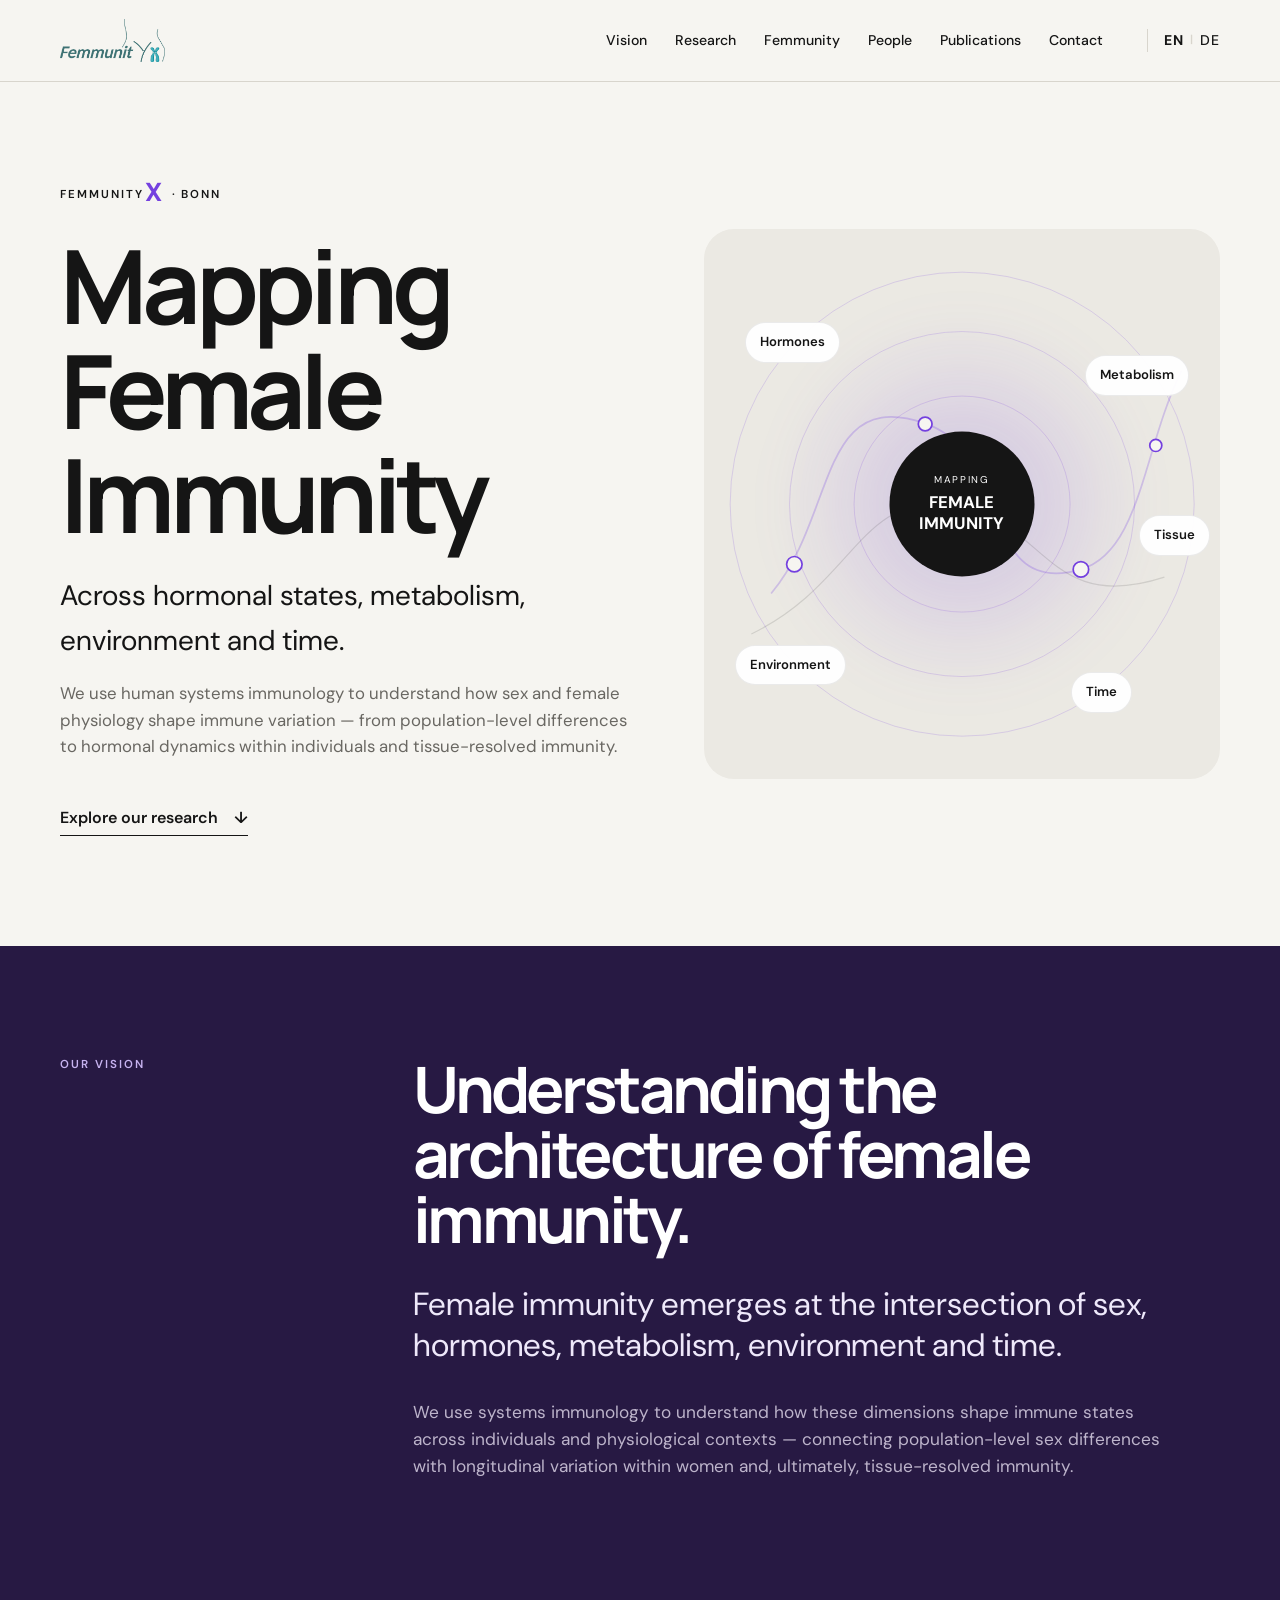
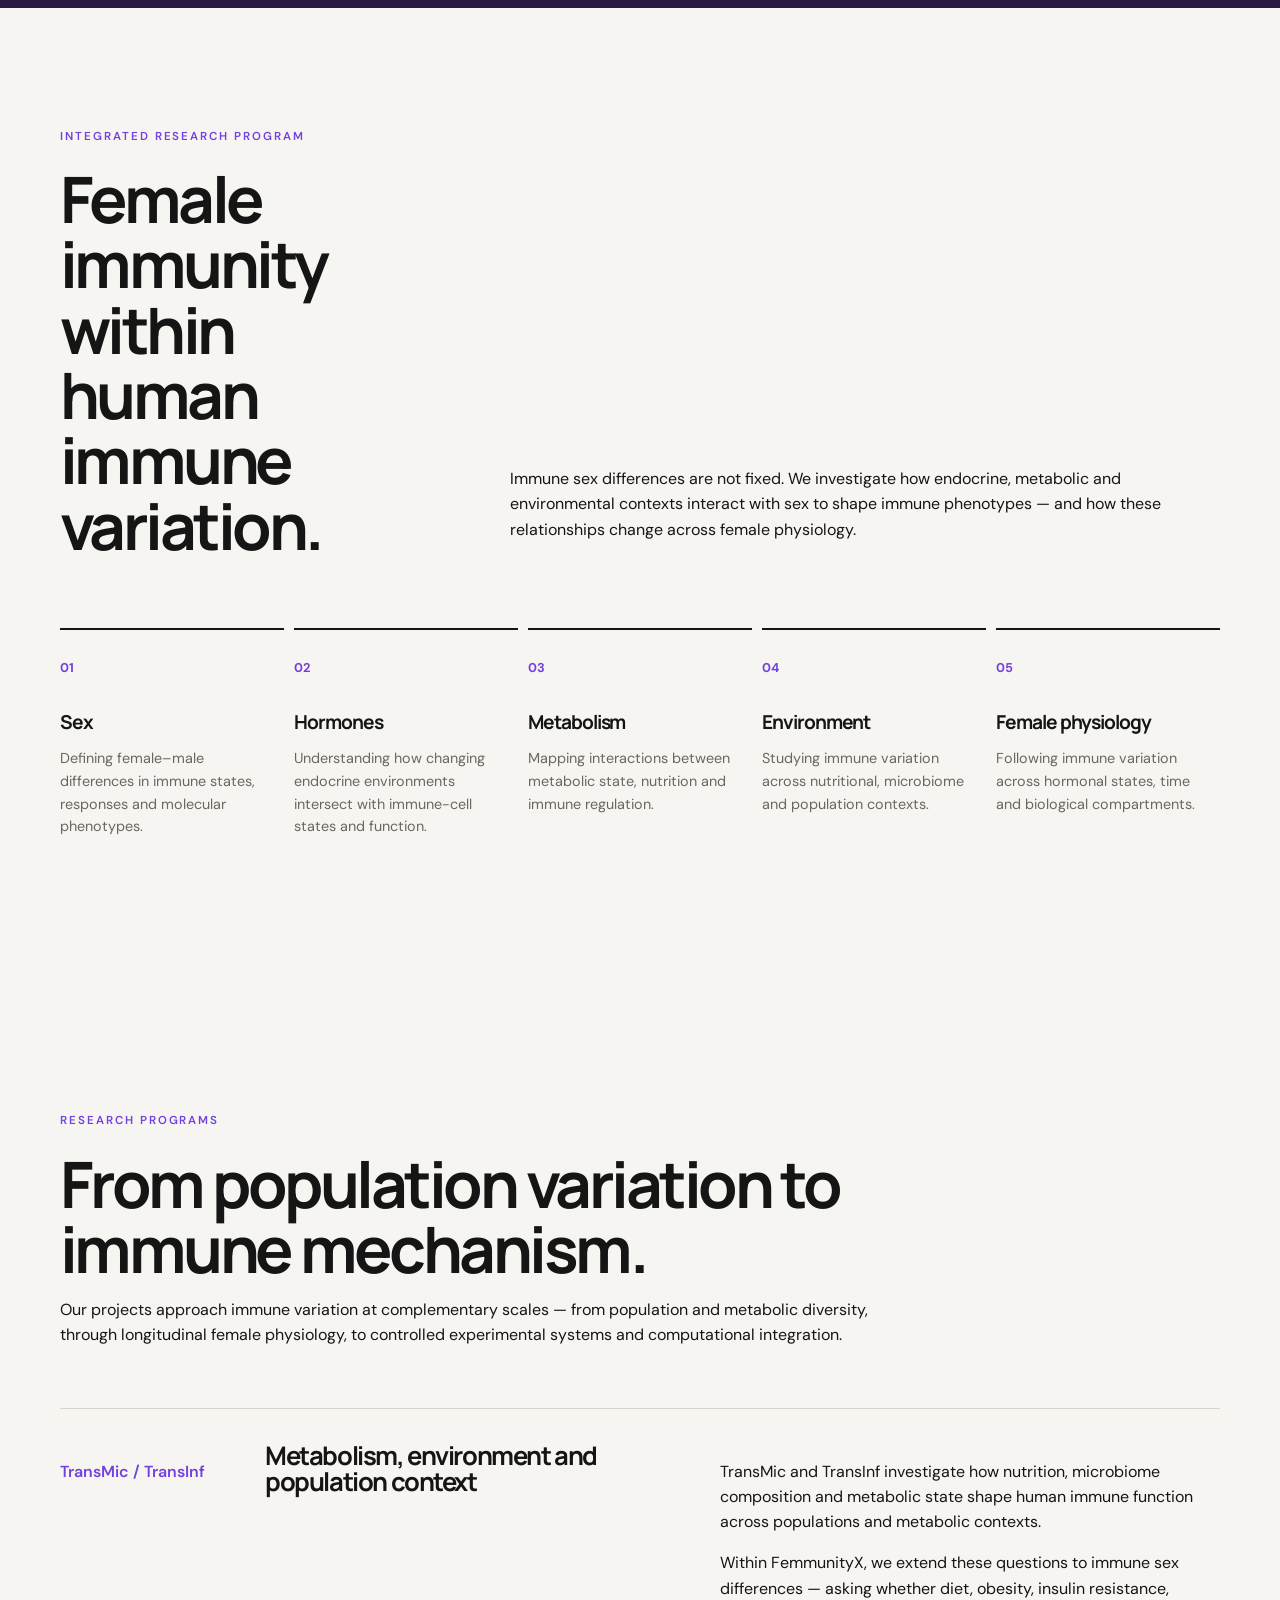
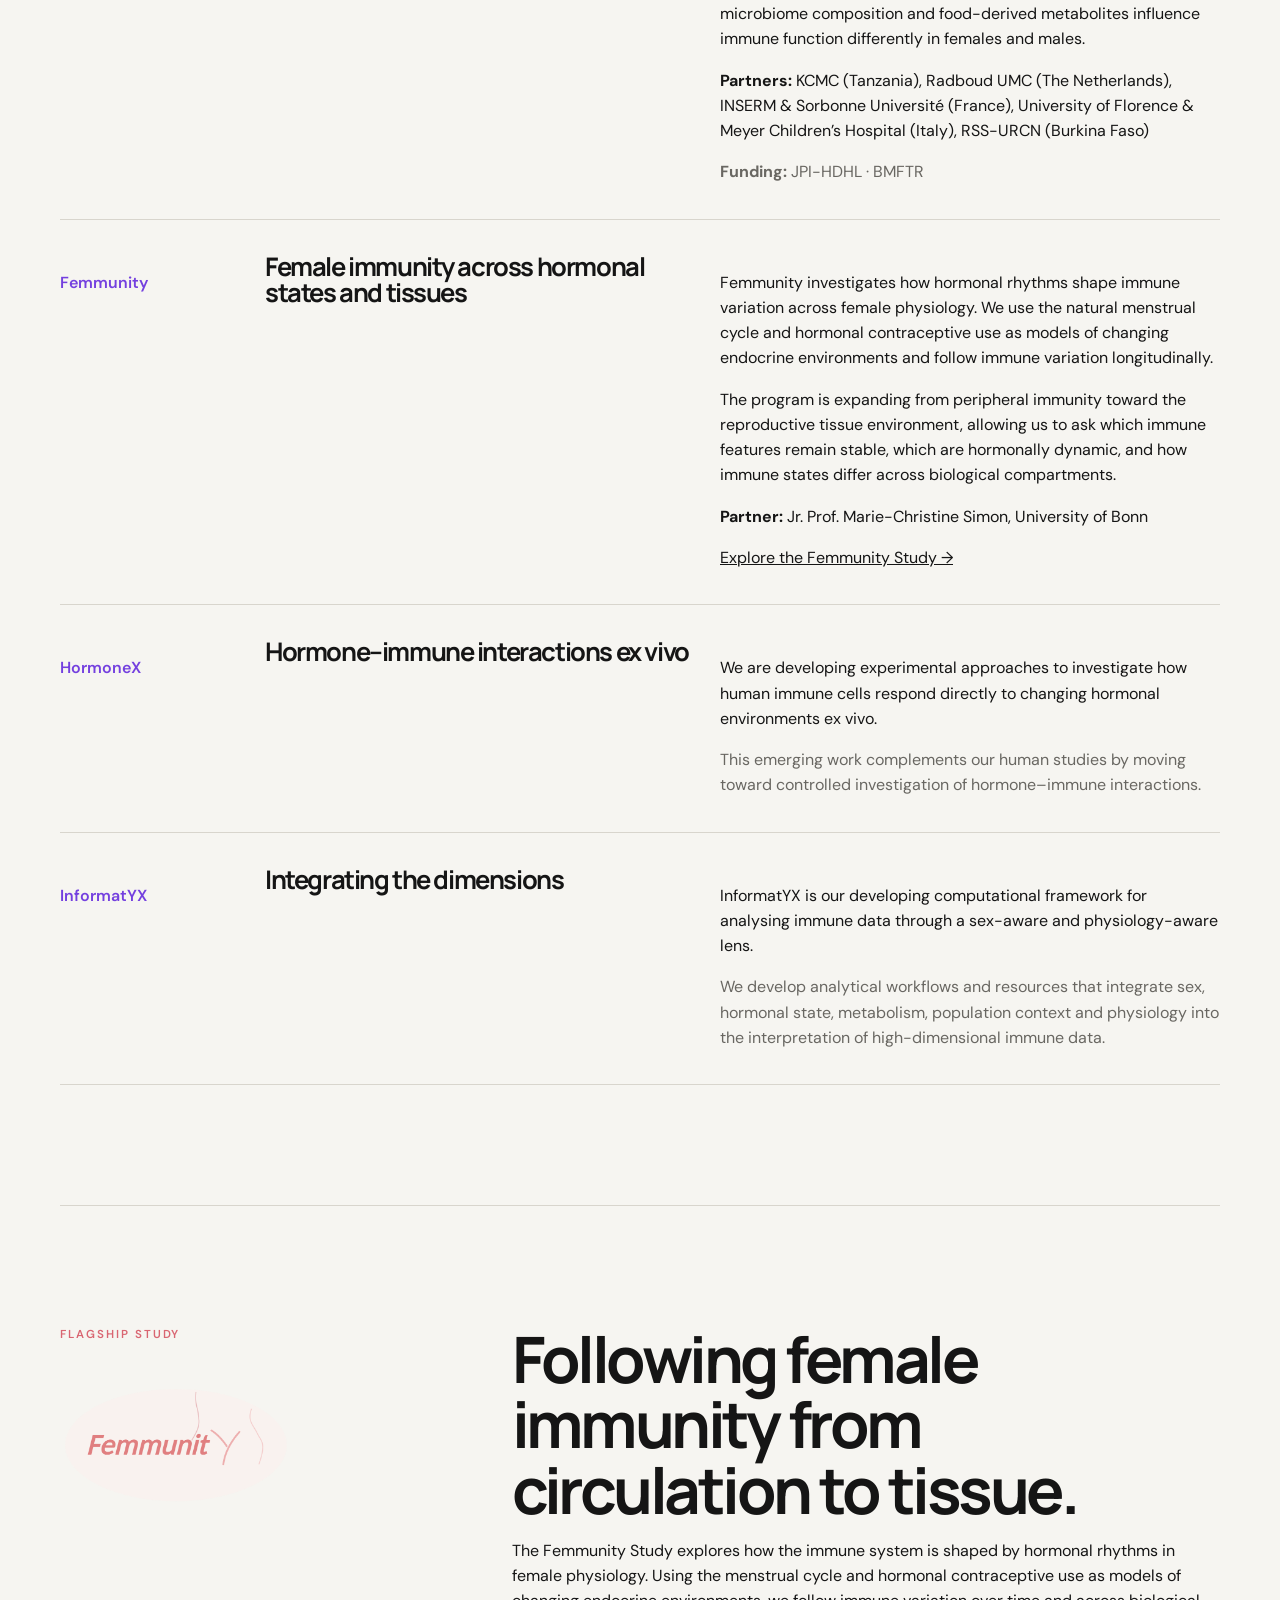
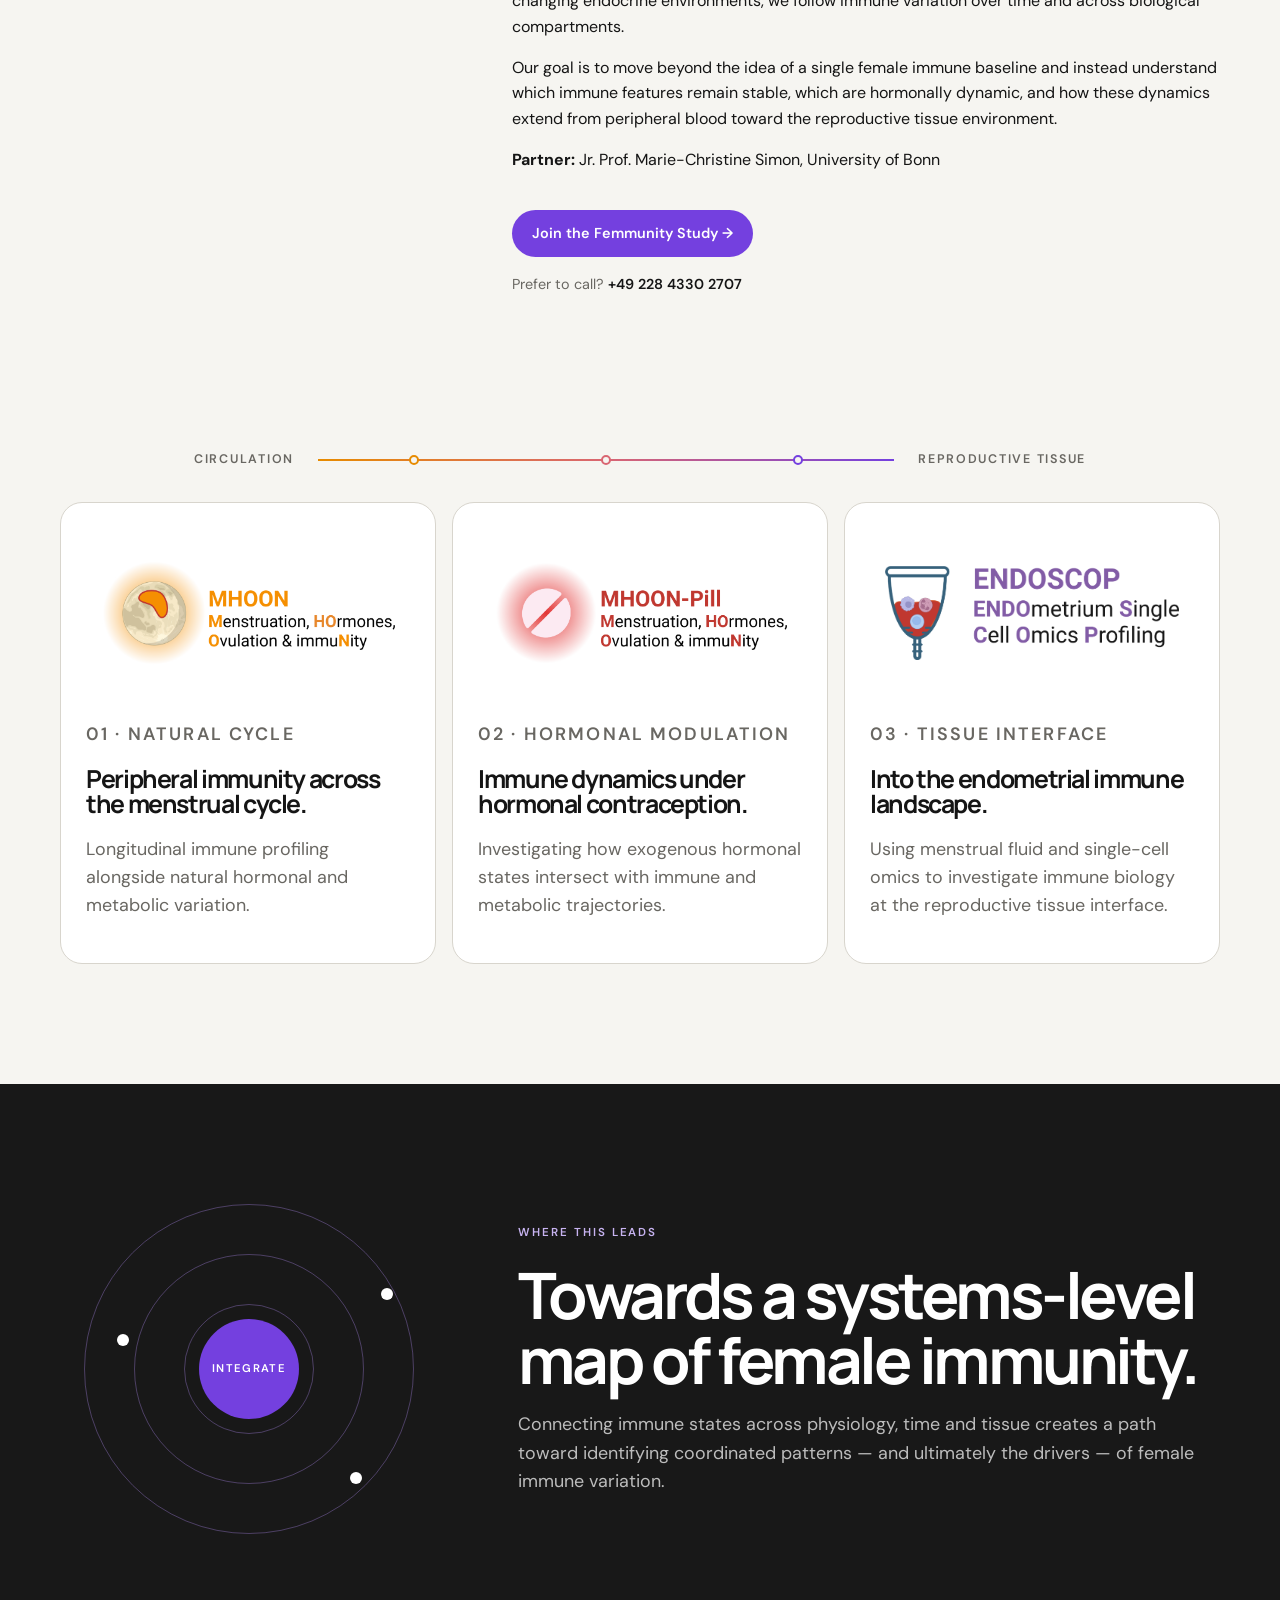
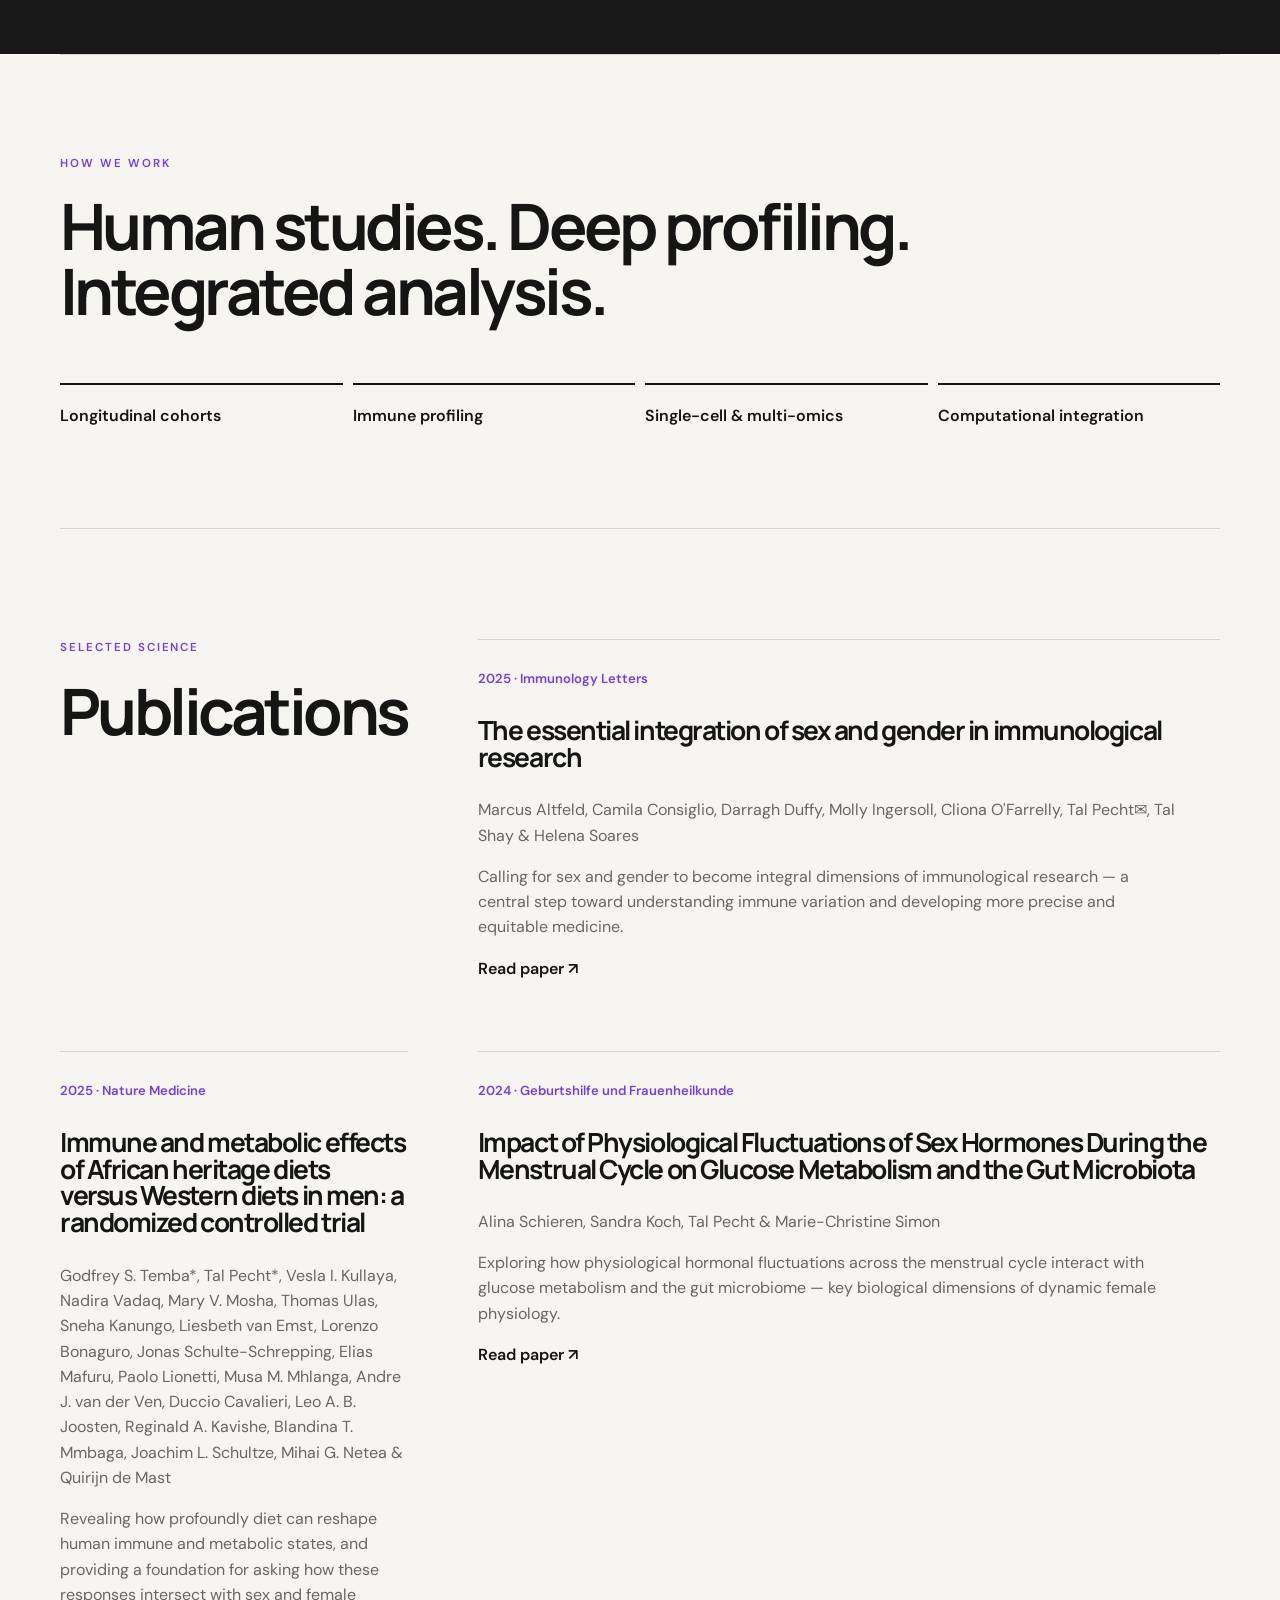
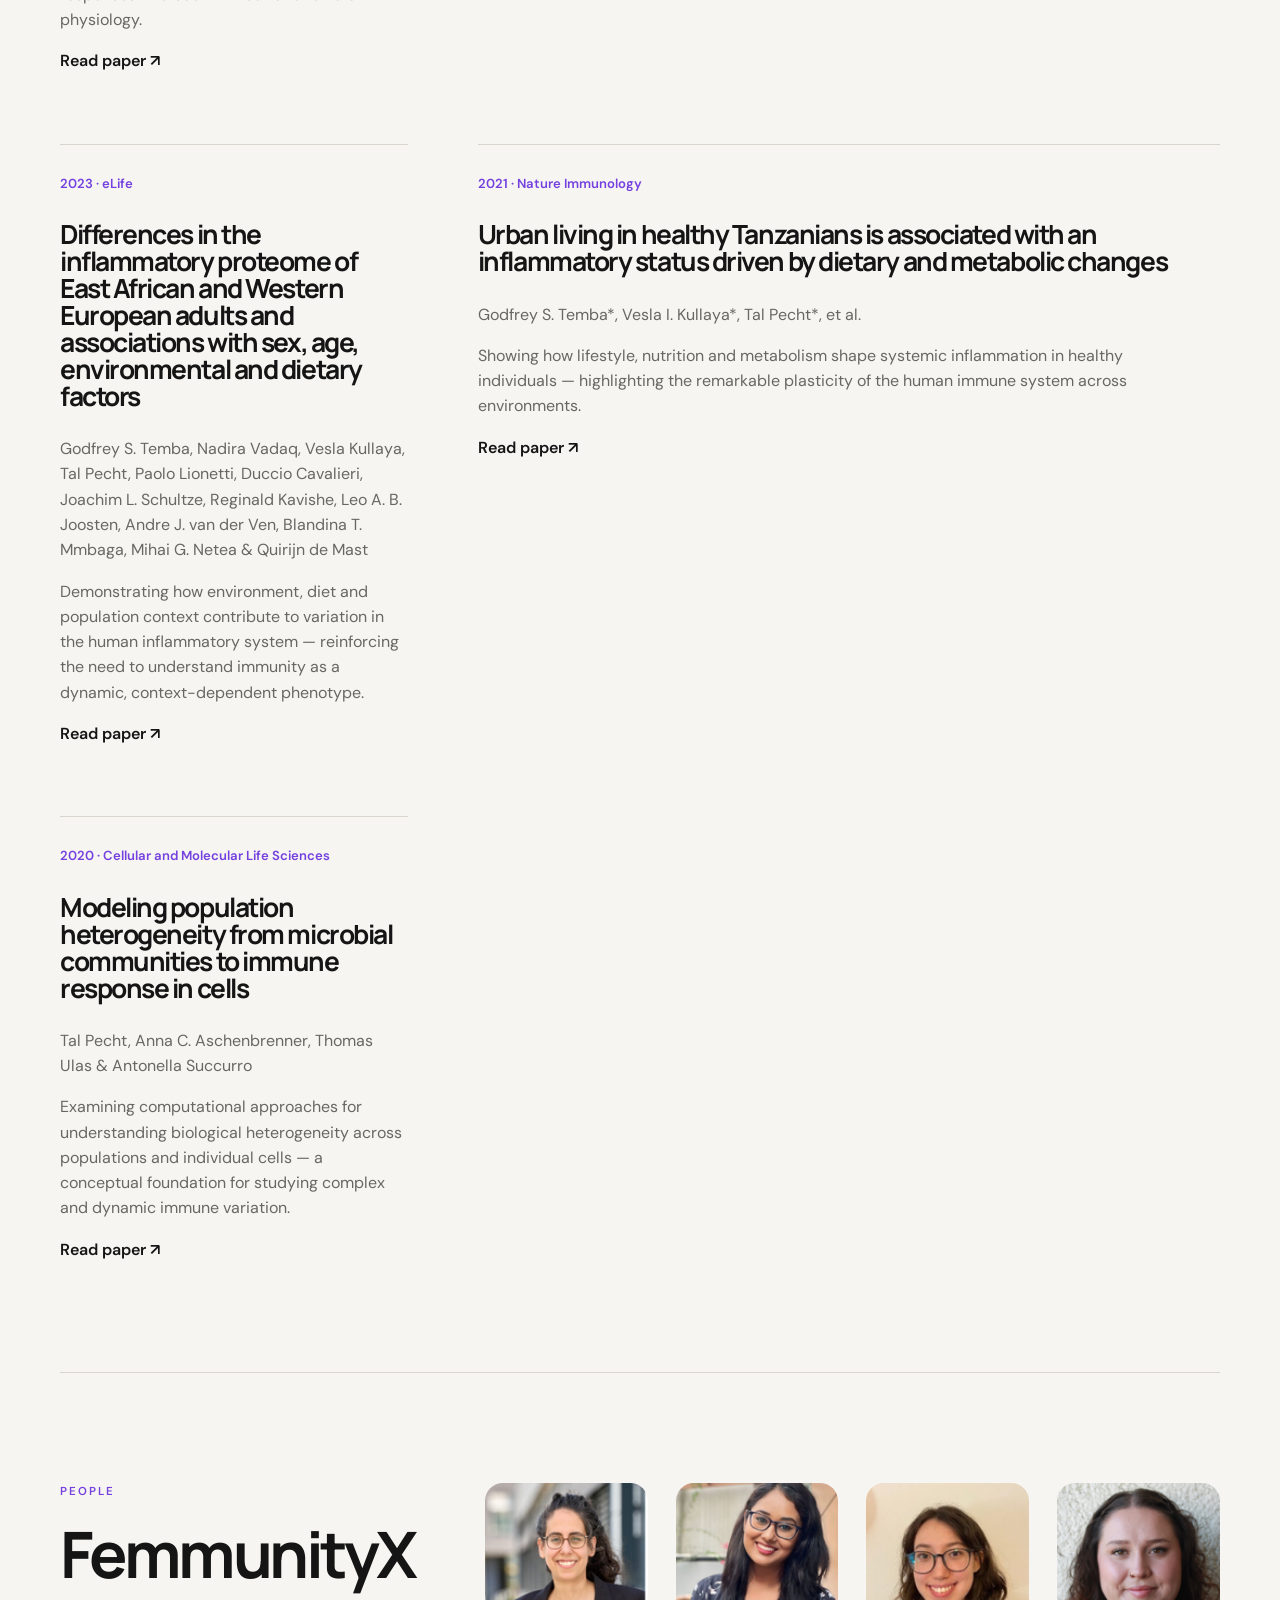
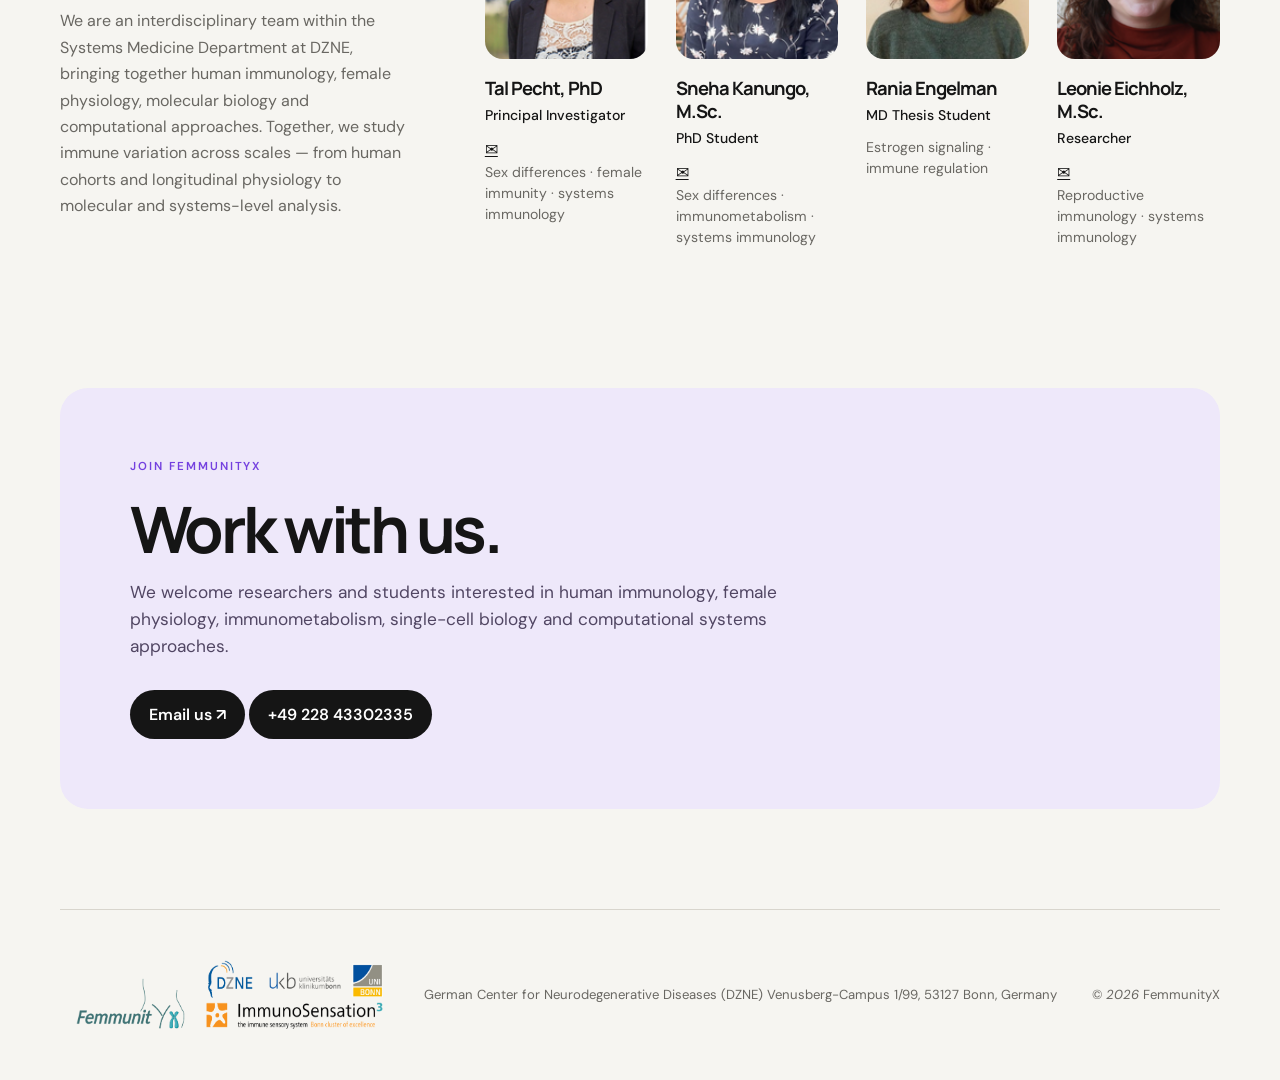
==== commit de41b05c: "Update index.html" ====
--- a/index.html
+++ b/index.html
@@ -789,7 +789,7 @@
 
   <p>
     Marcus Altfeld, Camila Consiglio, Darragh Duffy, Molly Ingersoll,
-    Cliona O'Farrelly, Tal Pecht, Tal Shay & Helena Soares
+    Cliona O'Farrelly, Tal Pecht✉, Tal Shay & Helena Soares
   </p>
 
   <p>
@@ -890,7 +890,7 @@
 
   <h3>
     Differences in the inflammatory proteome of East African and
-    Western European adults and associations with environmental
+    Western European adults and associations with sex, age, environmental
     and dietary factors
   </h3>
 
@@ -932,7 +932,7 @@
   </h3>
 
   <p>
-    Godfrey S. Temba, Vesla I. Kullaya, Tal Pecht, et al.
+    Godfrey S. Temba*, Vesla I. Kullaya*, Tal Pecht*, et al.
   </p>
 
   <p>
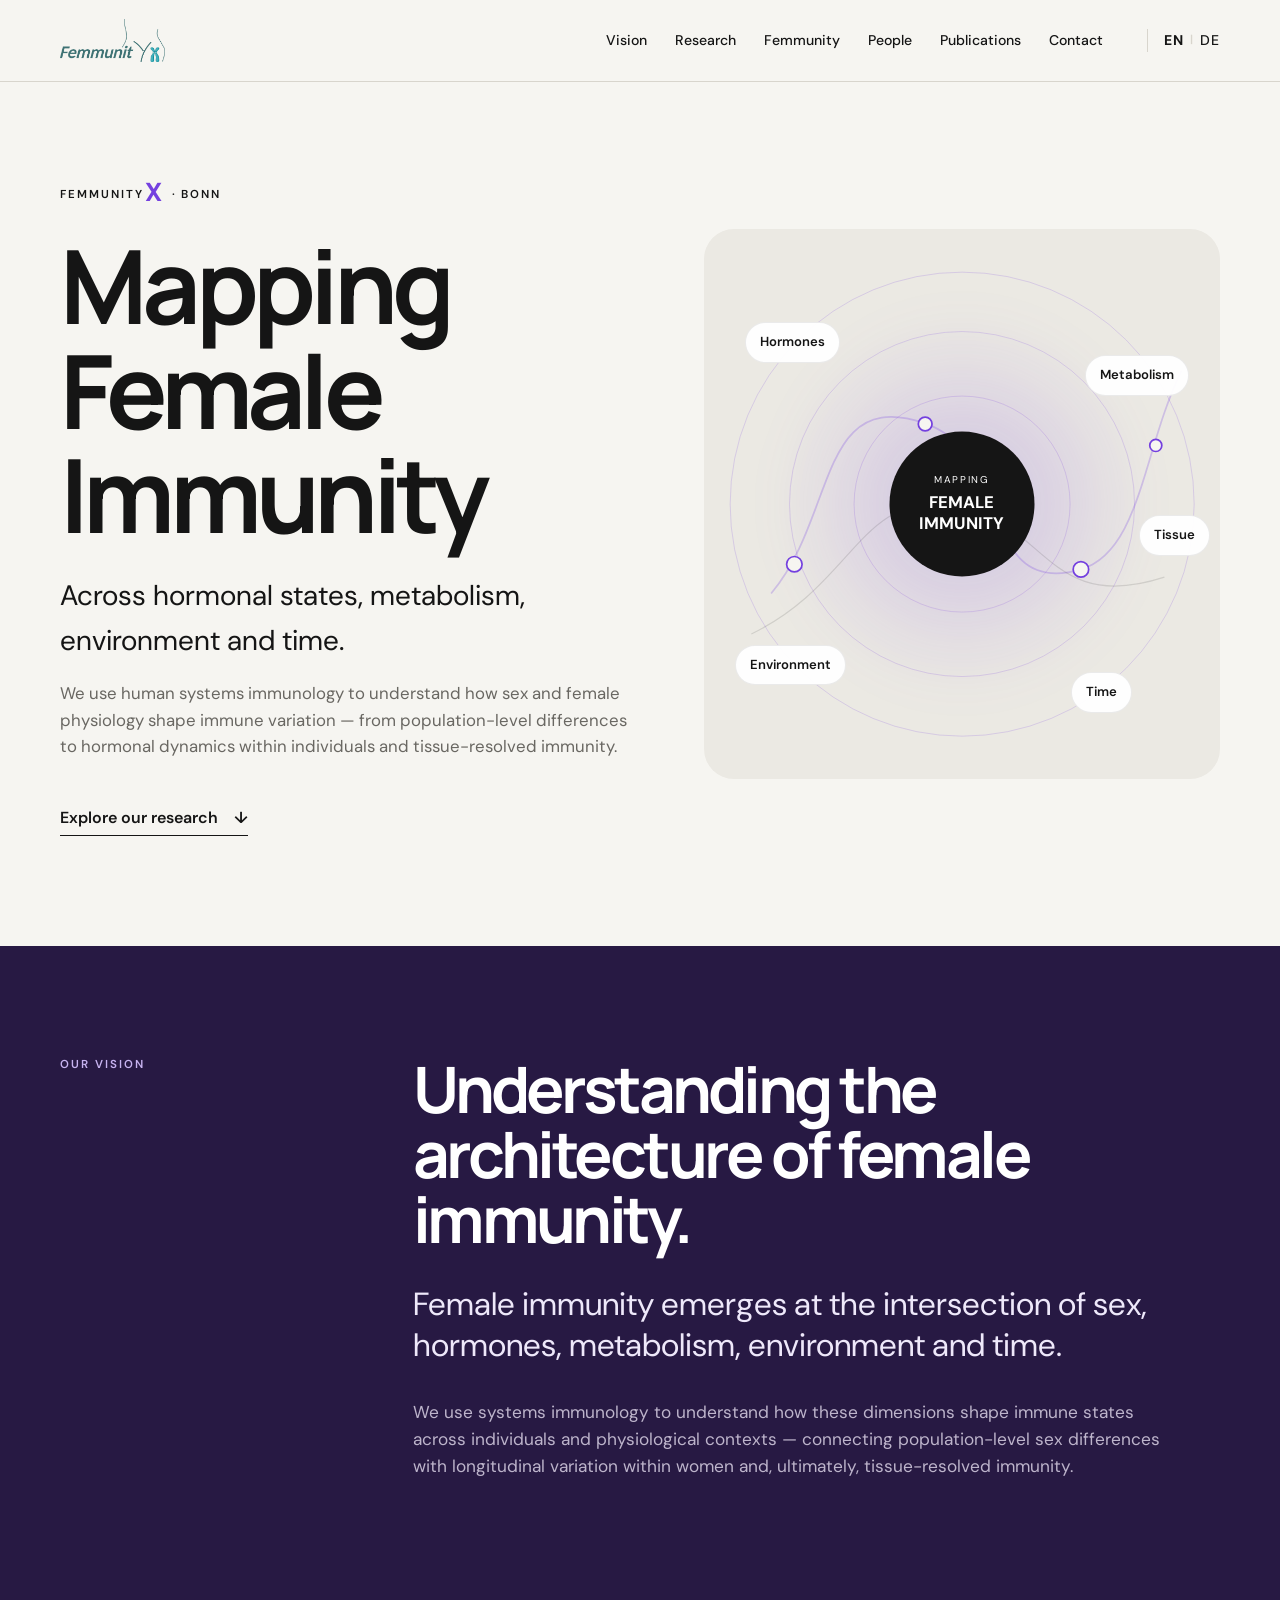
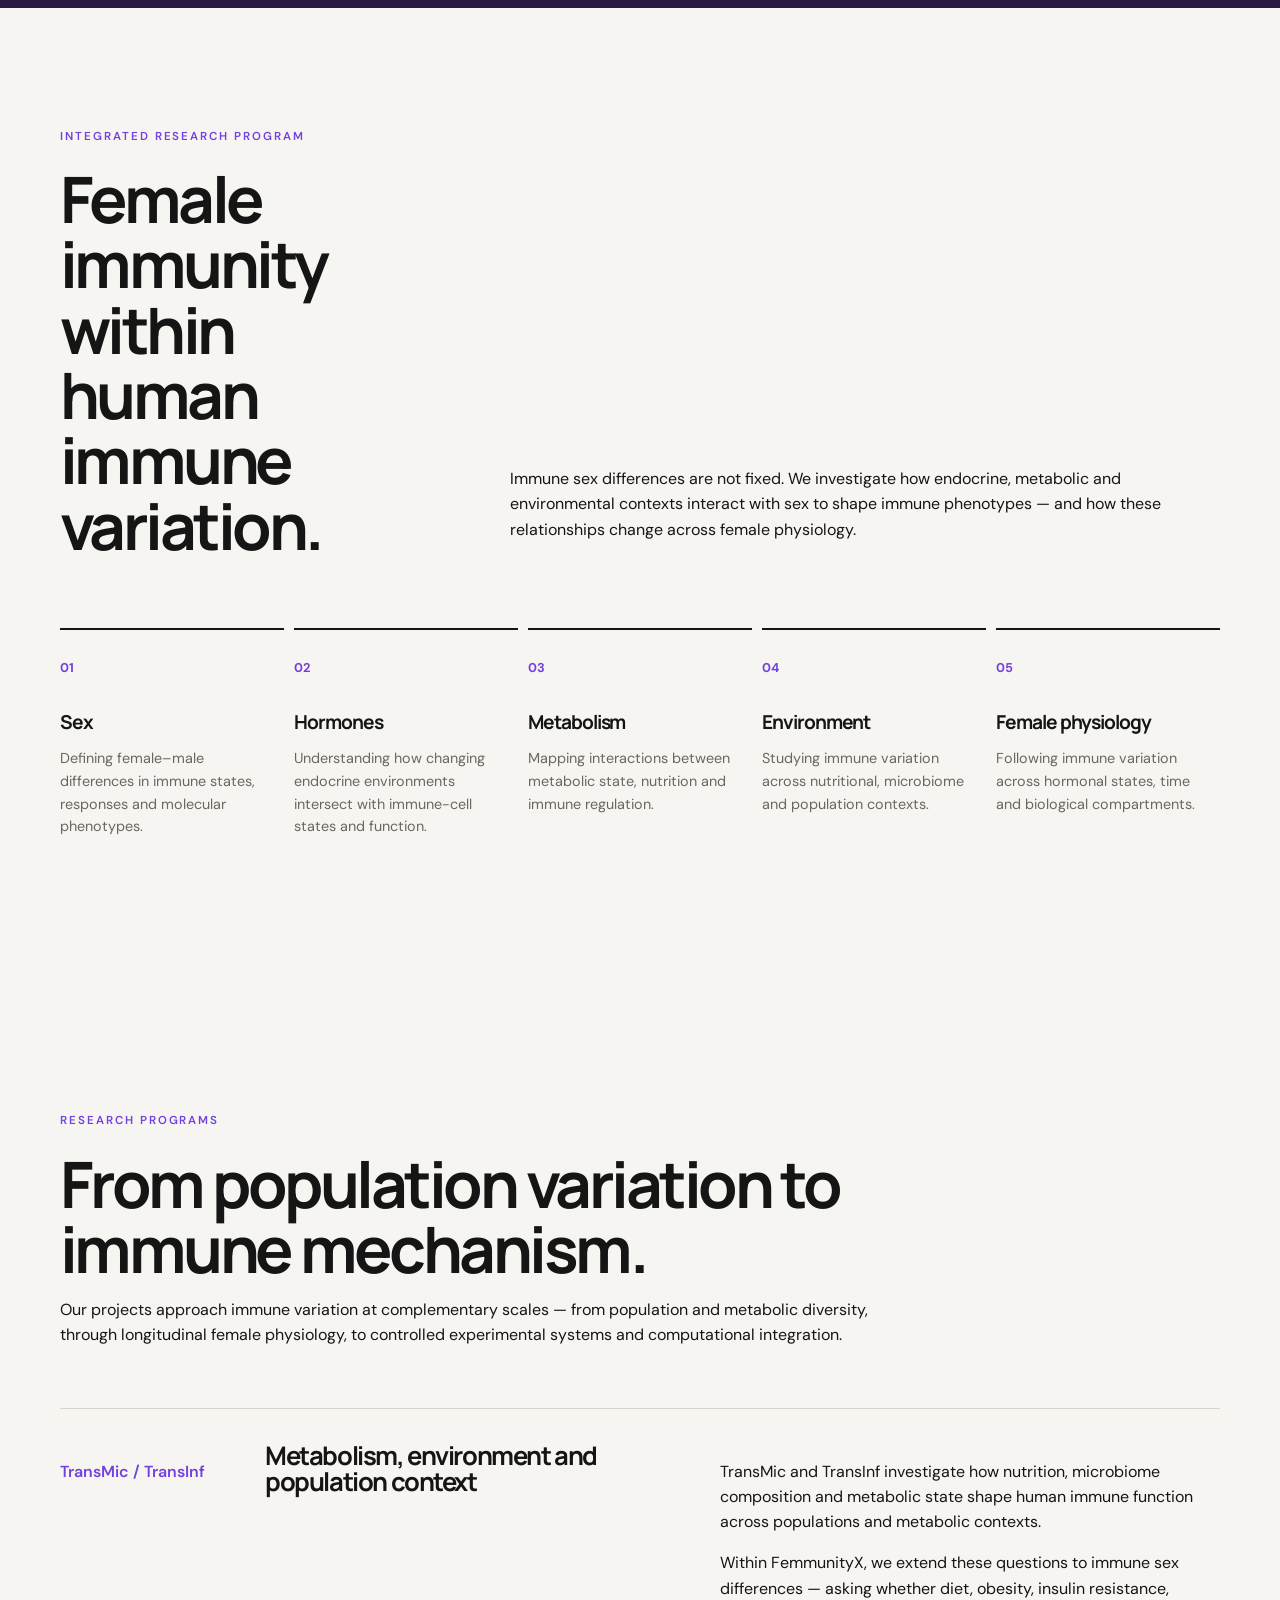
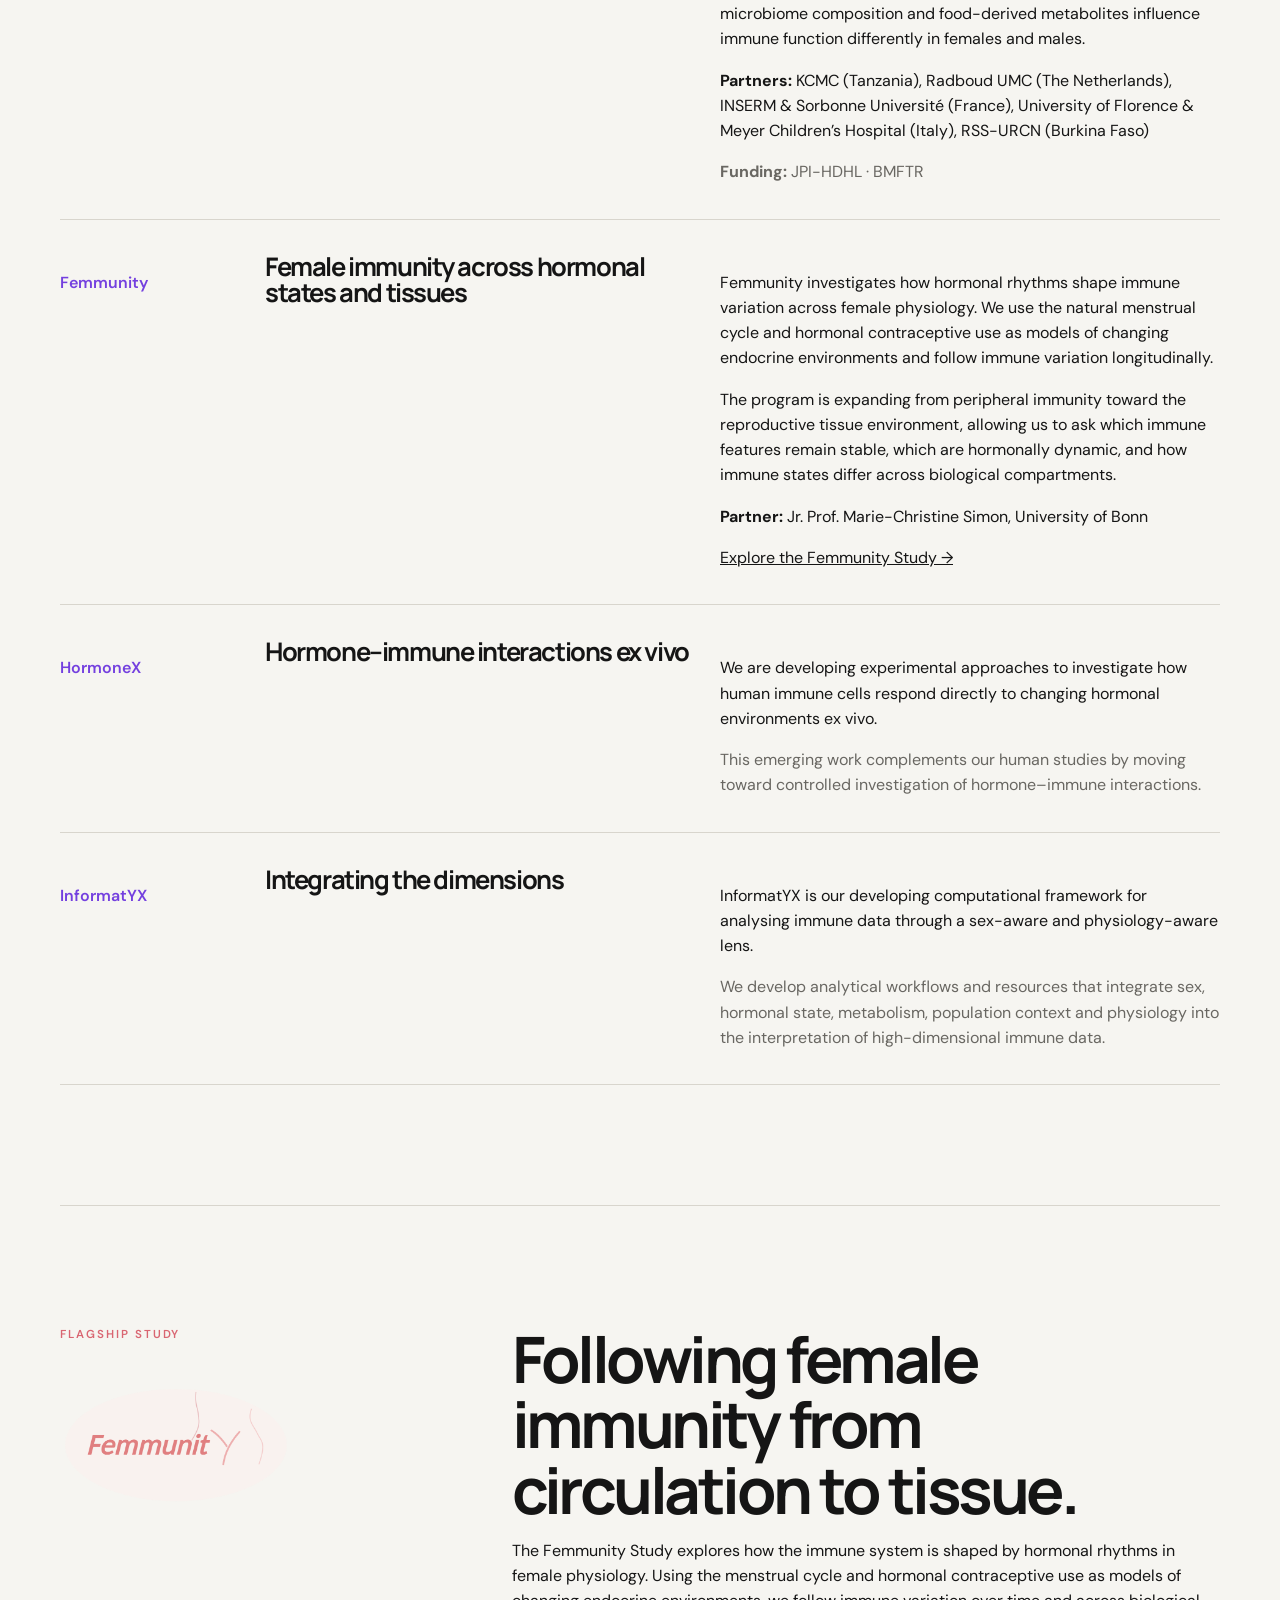
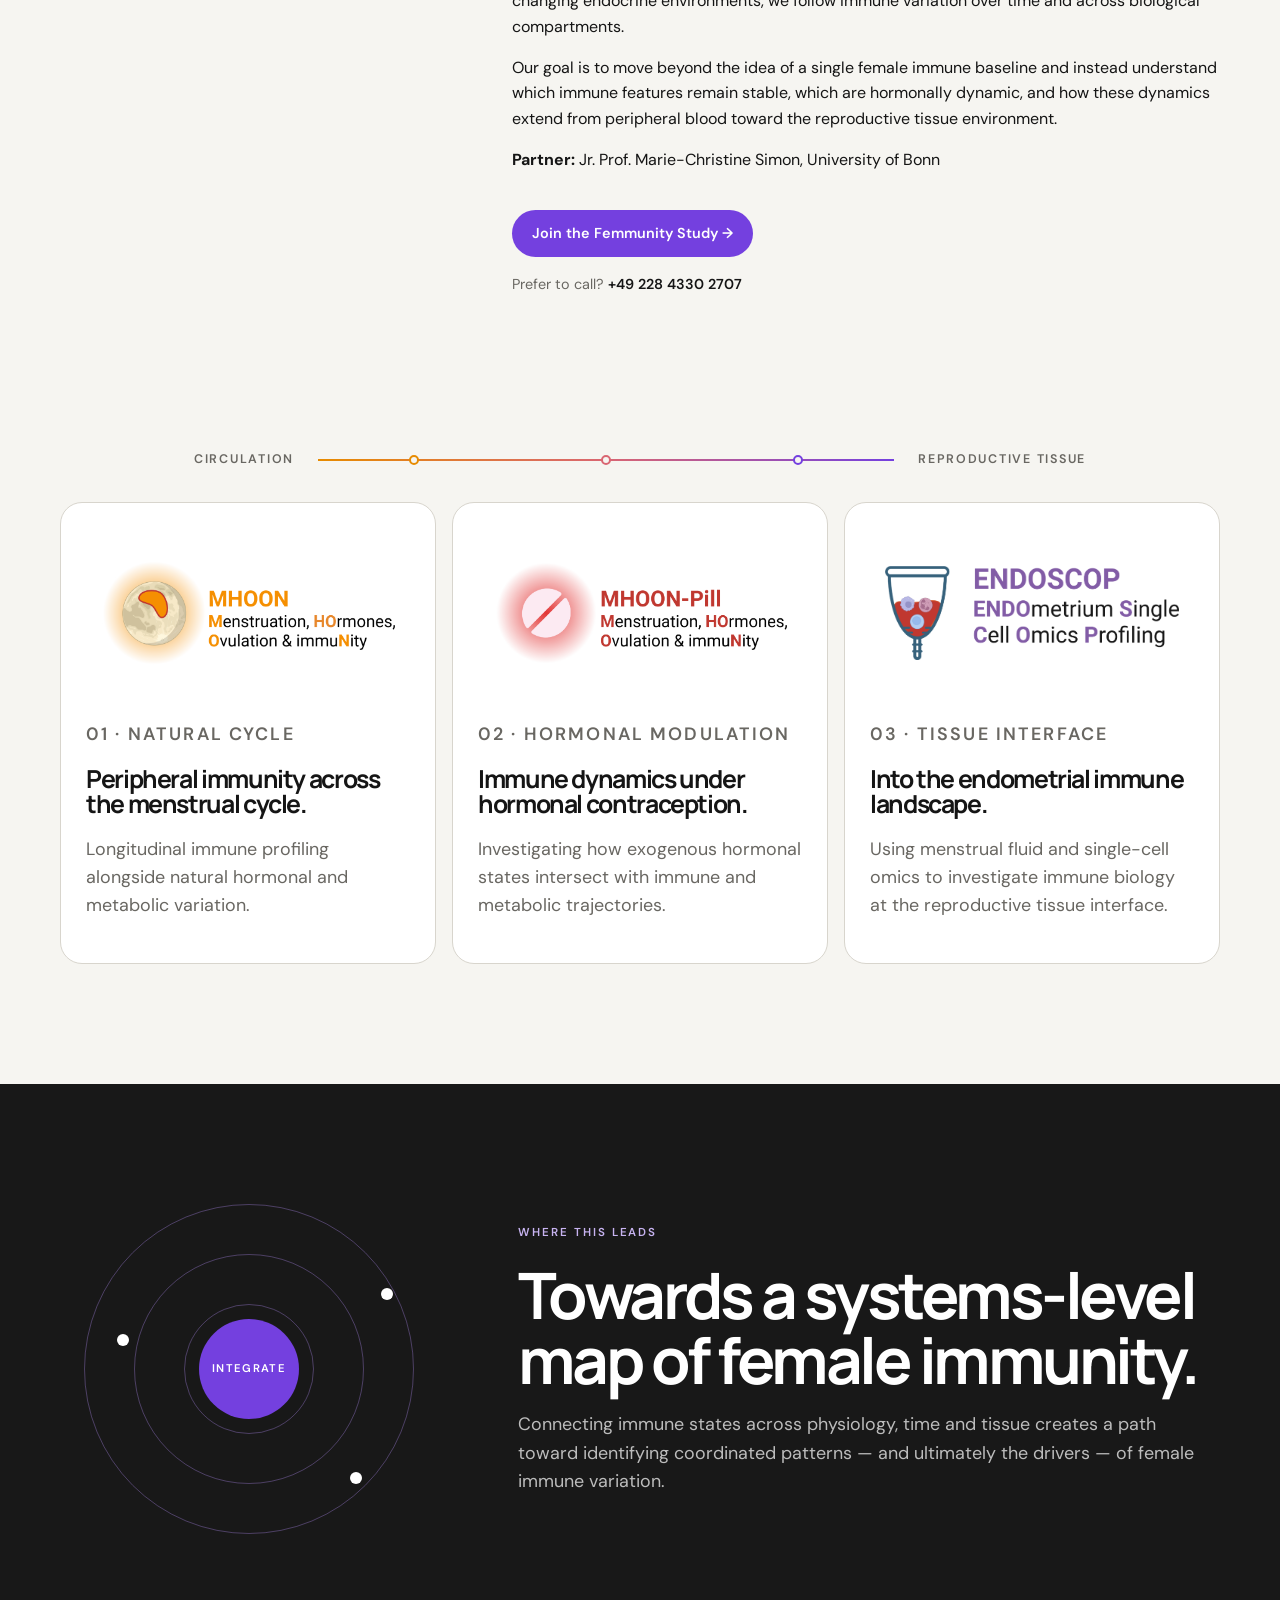
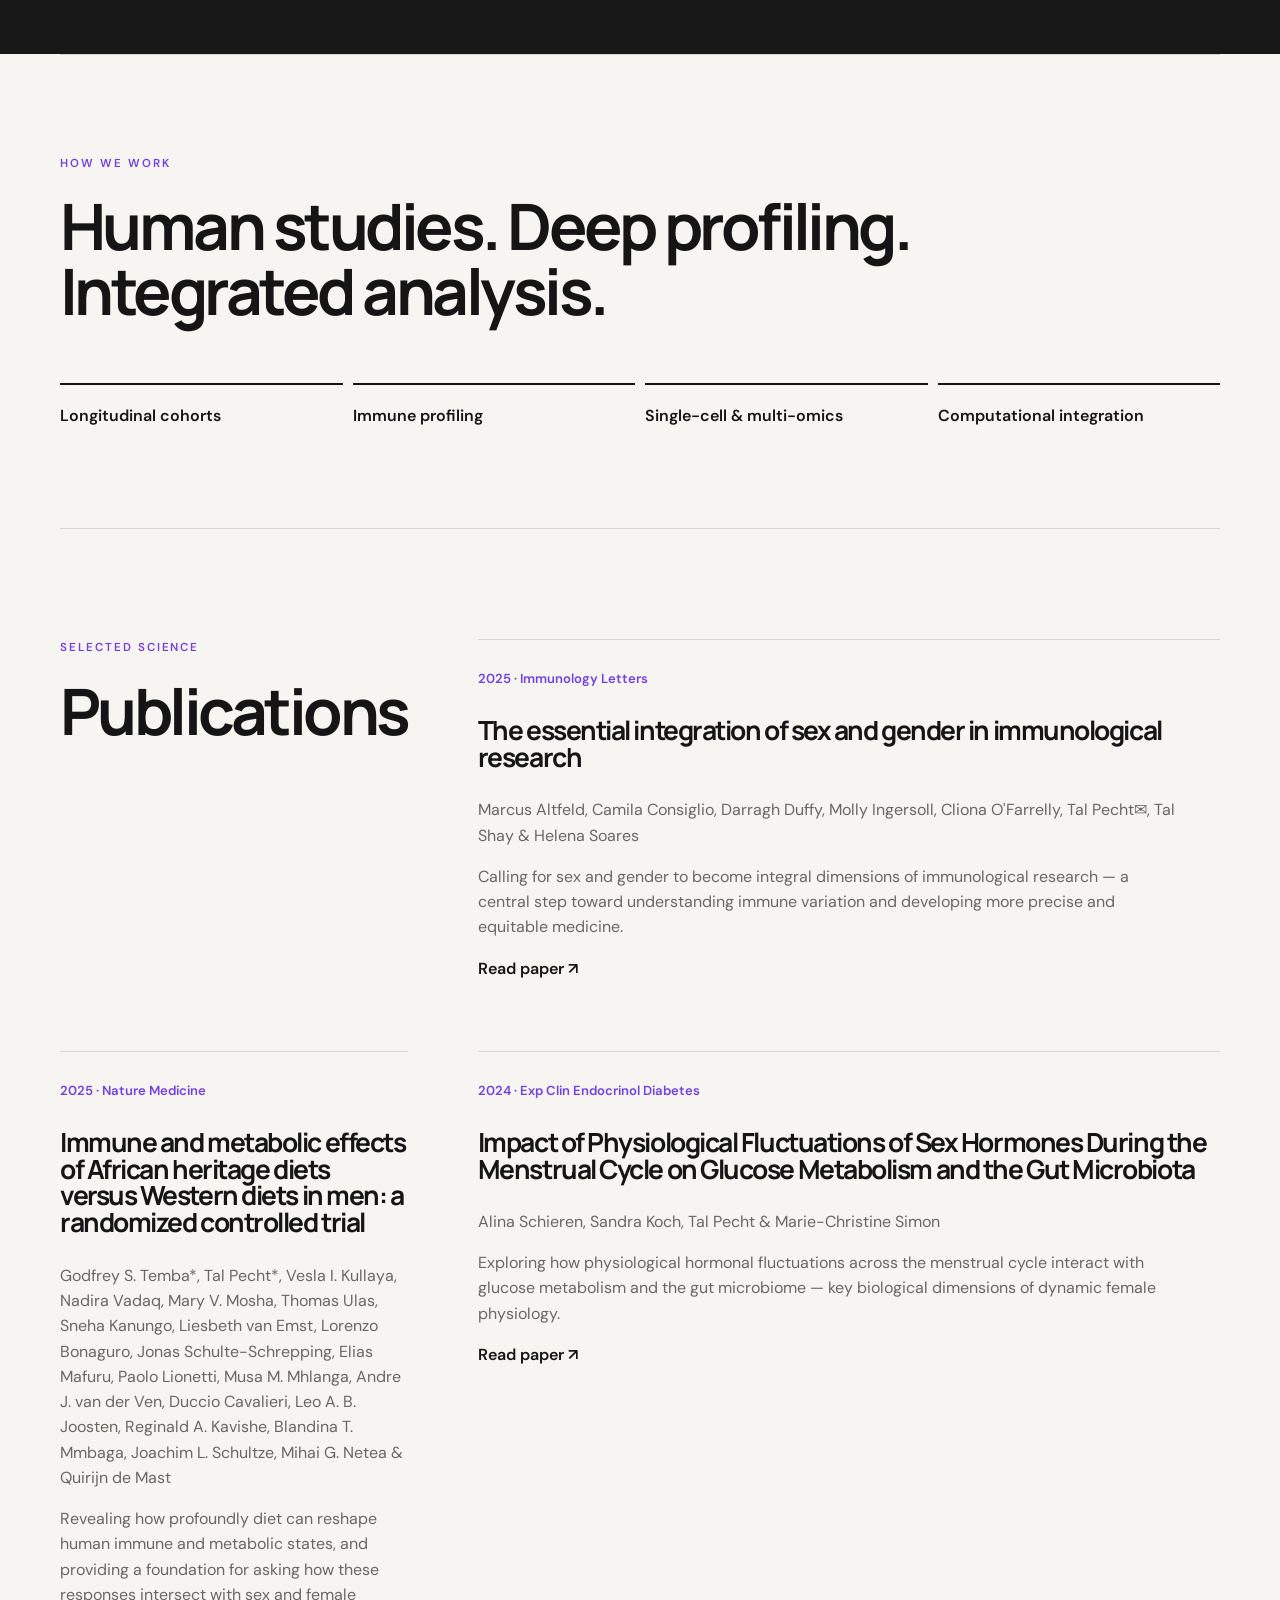
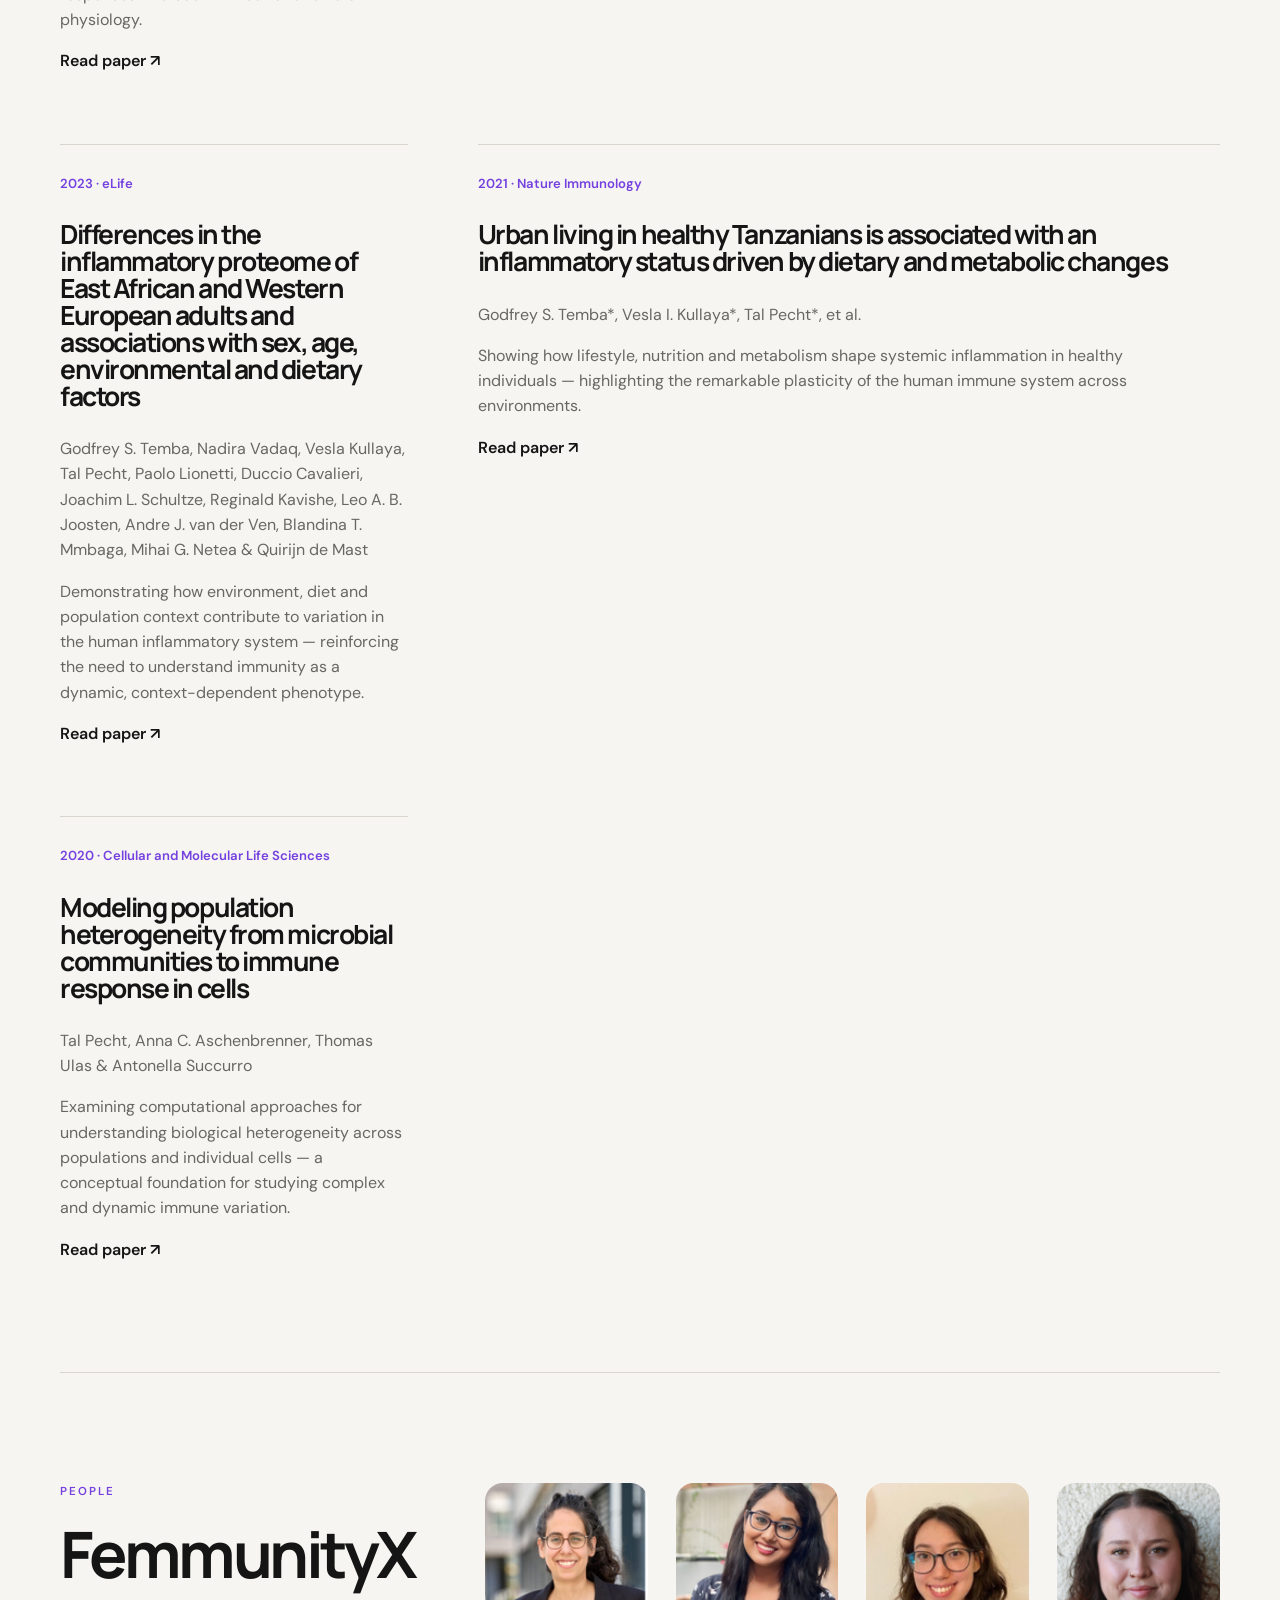
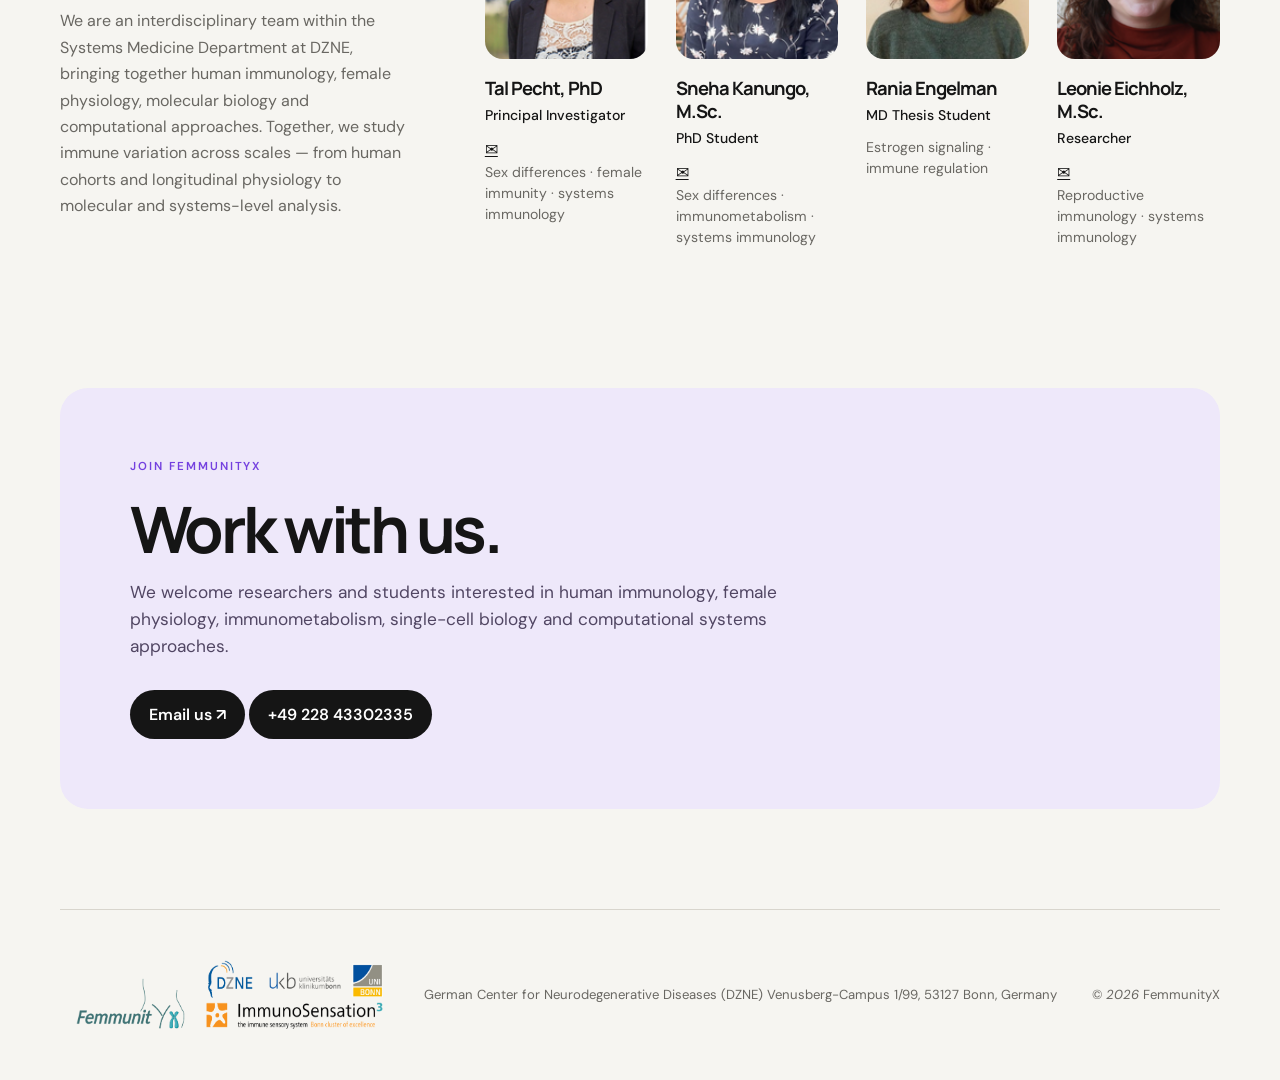
==== commit 8a919ea3: "Update index.html" ====
--- a/index.html
+++ b/index.html
@@ -848,11 +848,11 @@
 </article>
 
 
-<!-- 2024 · GEBURTSHILFE UND FRAUENHEILKUNDE -->
+<!-- 2024 · Exp Clin Endocrinol Diabetes -->
 <article>
 
   <span>
-    2024 · Geburtshilfe und Frauenheilkunde
+    2024 · Exp Clin Endocrinol Diabetes
   </span>
 
   <h3>
@@ -871,7 +871,7 @@
   </p>
 
   <a
-    href="https://pubmed.ncbi.nlm.nih.gov/38382644/"
+    href="https://pmc.ncbi.nlm.nih.gov/articles/PMC11093651/"
     target="_blank"
     rel="noopener"
   >
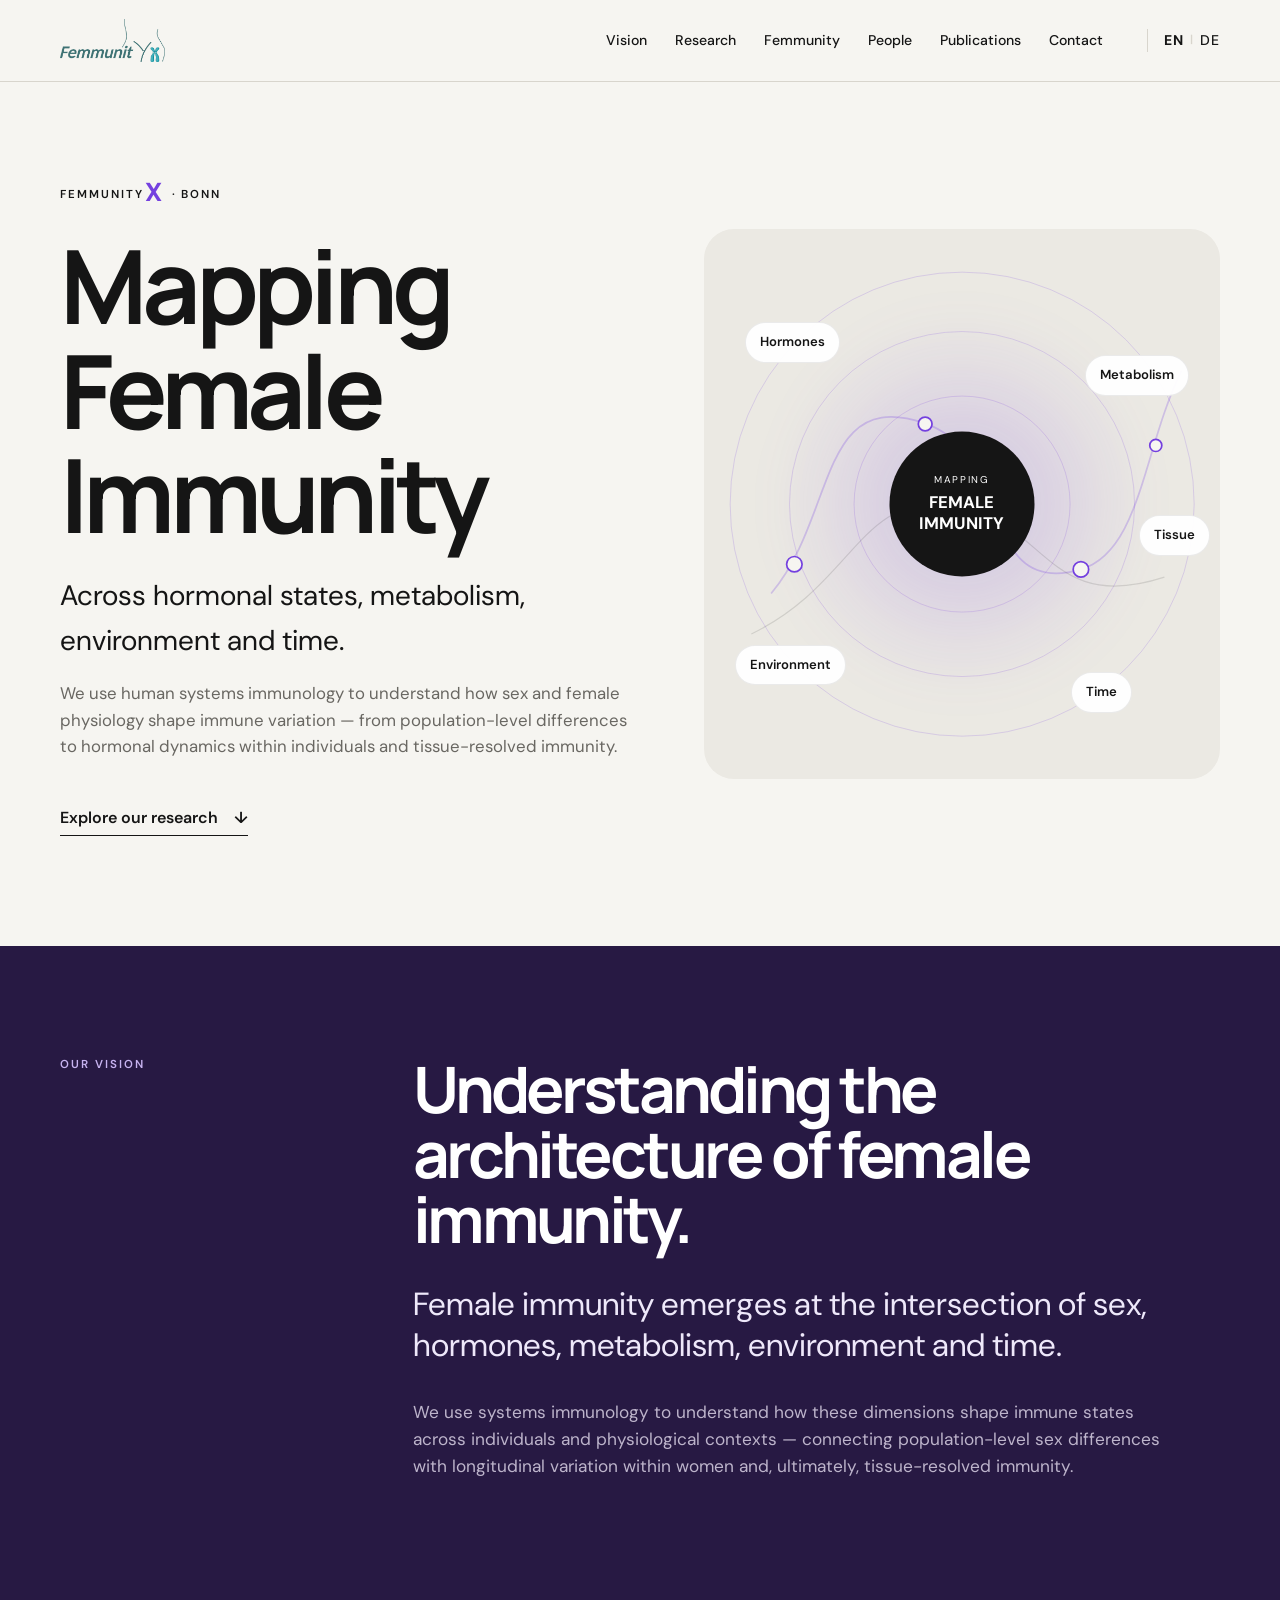
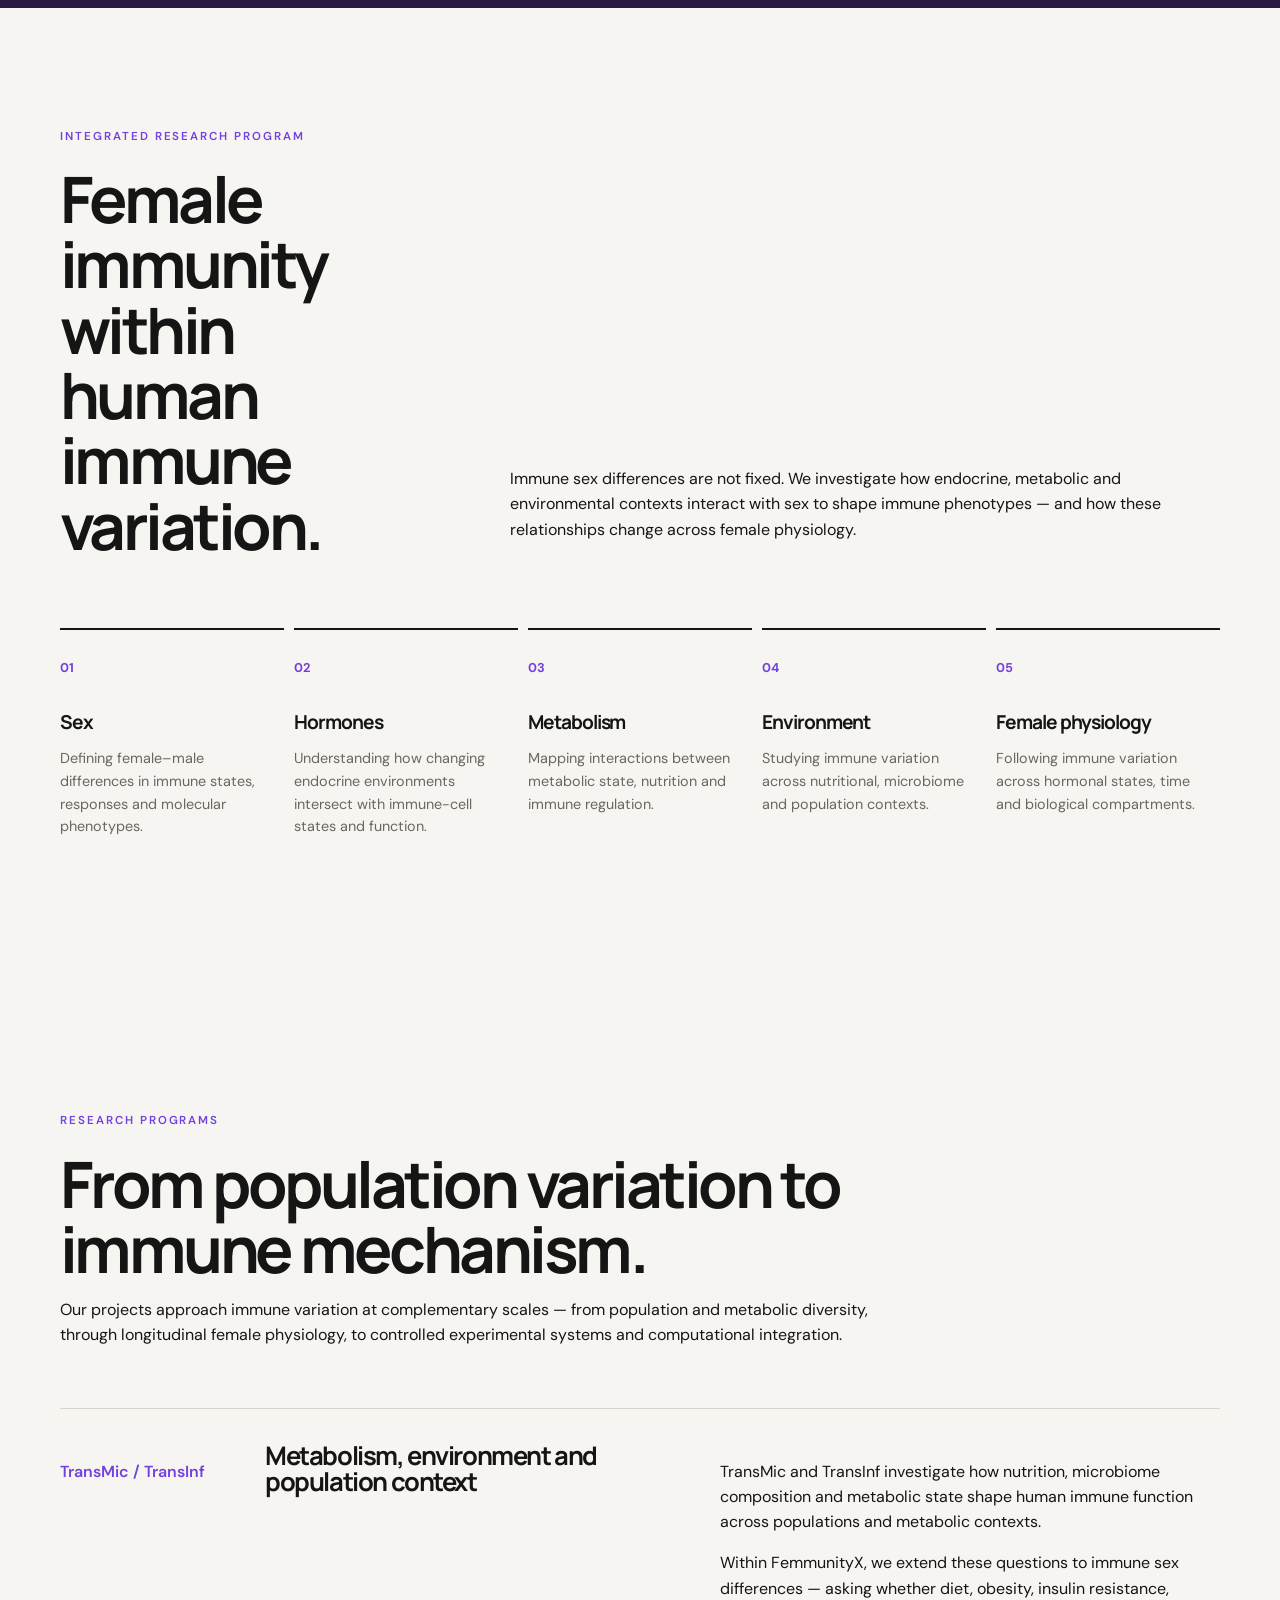
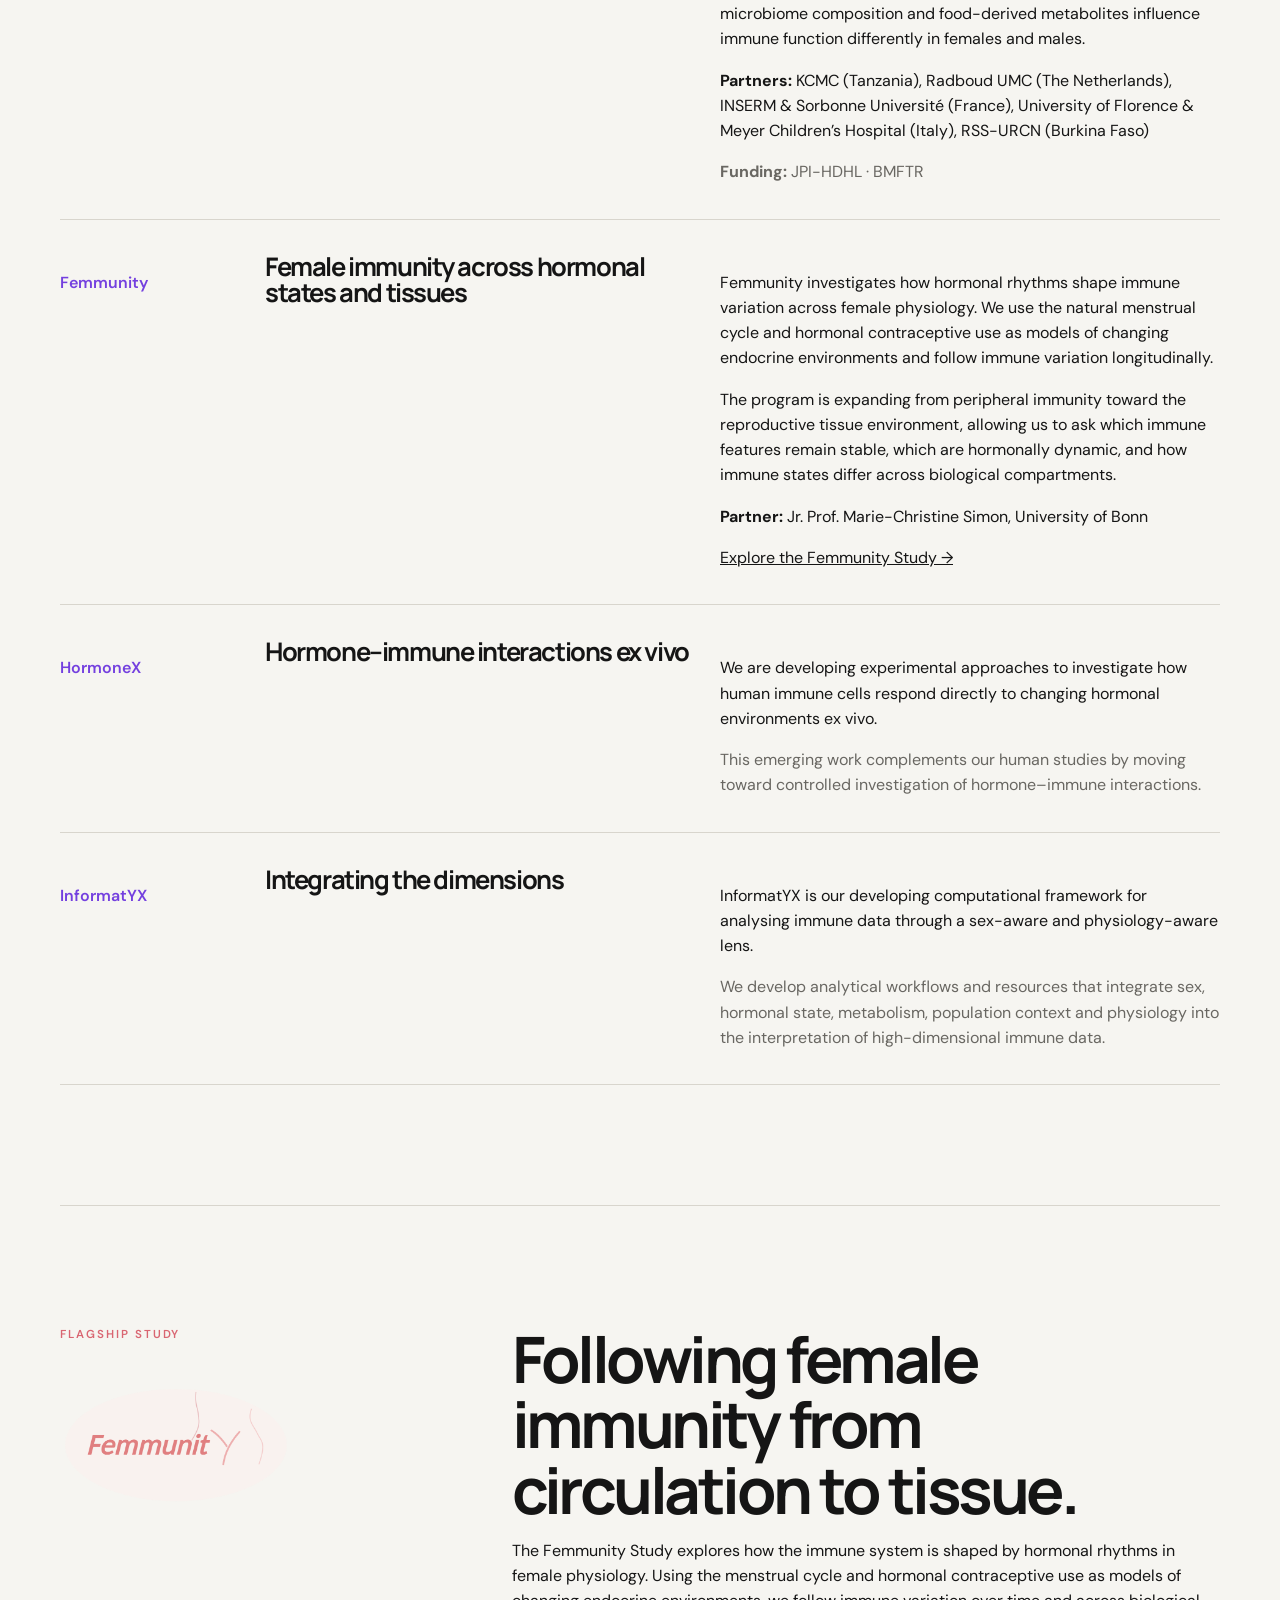
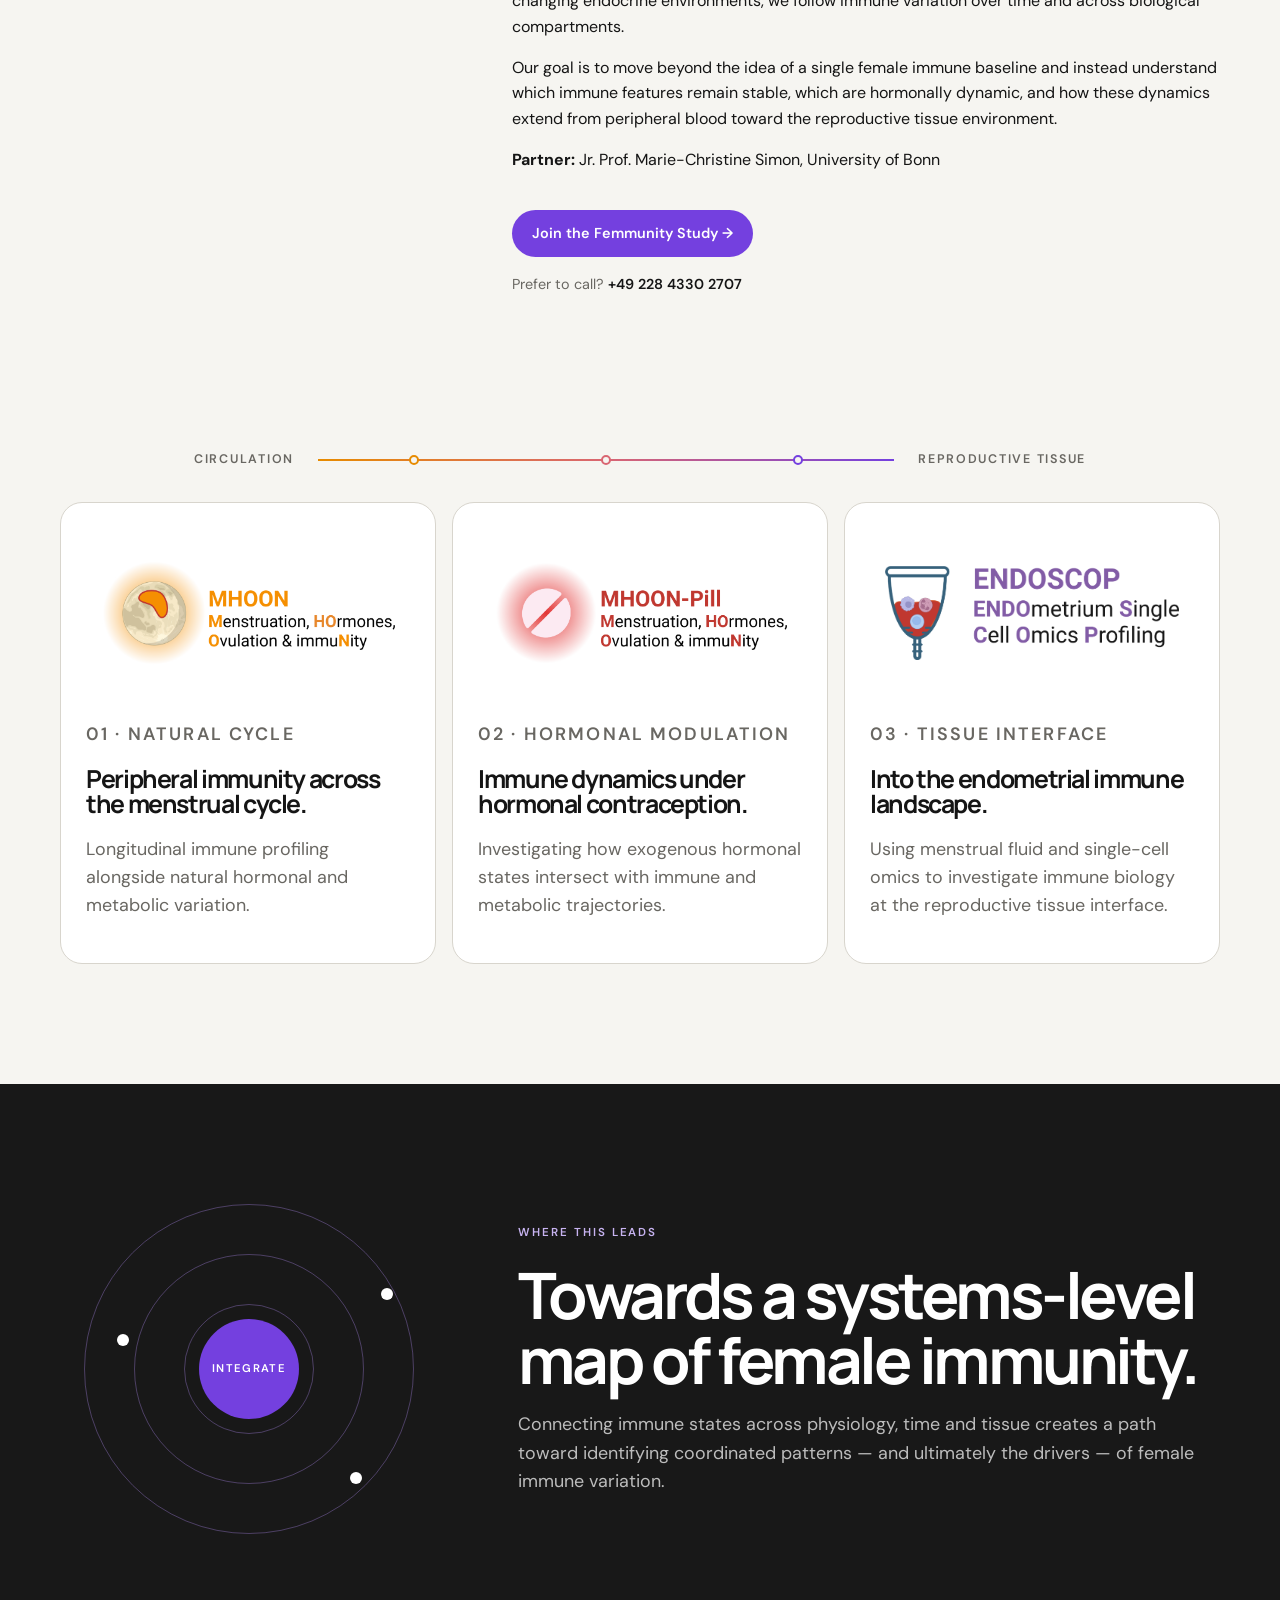
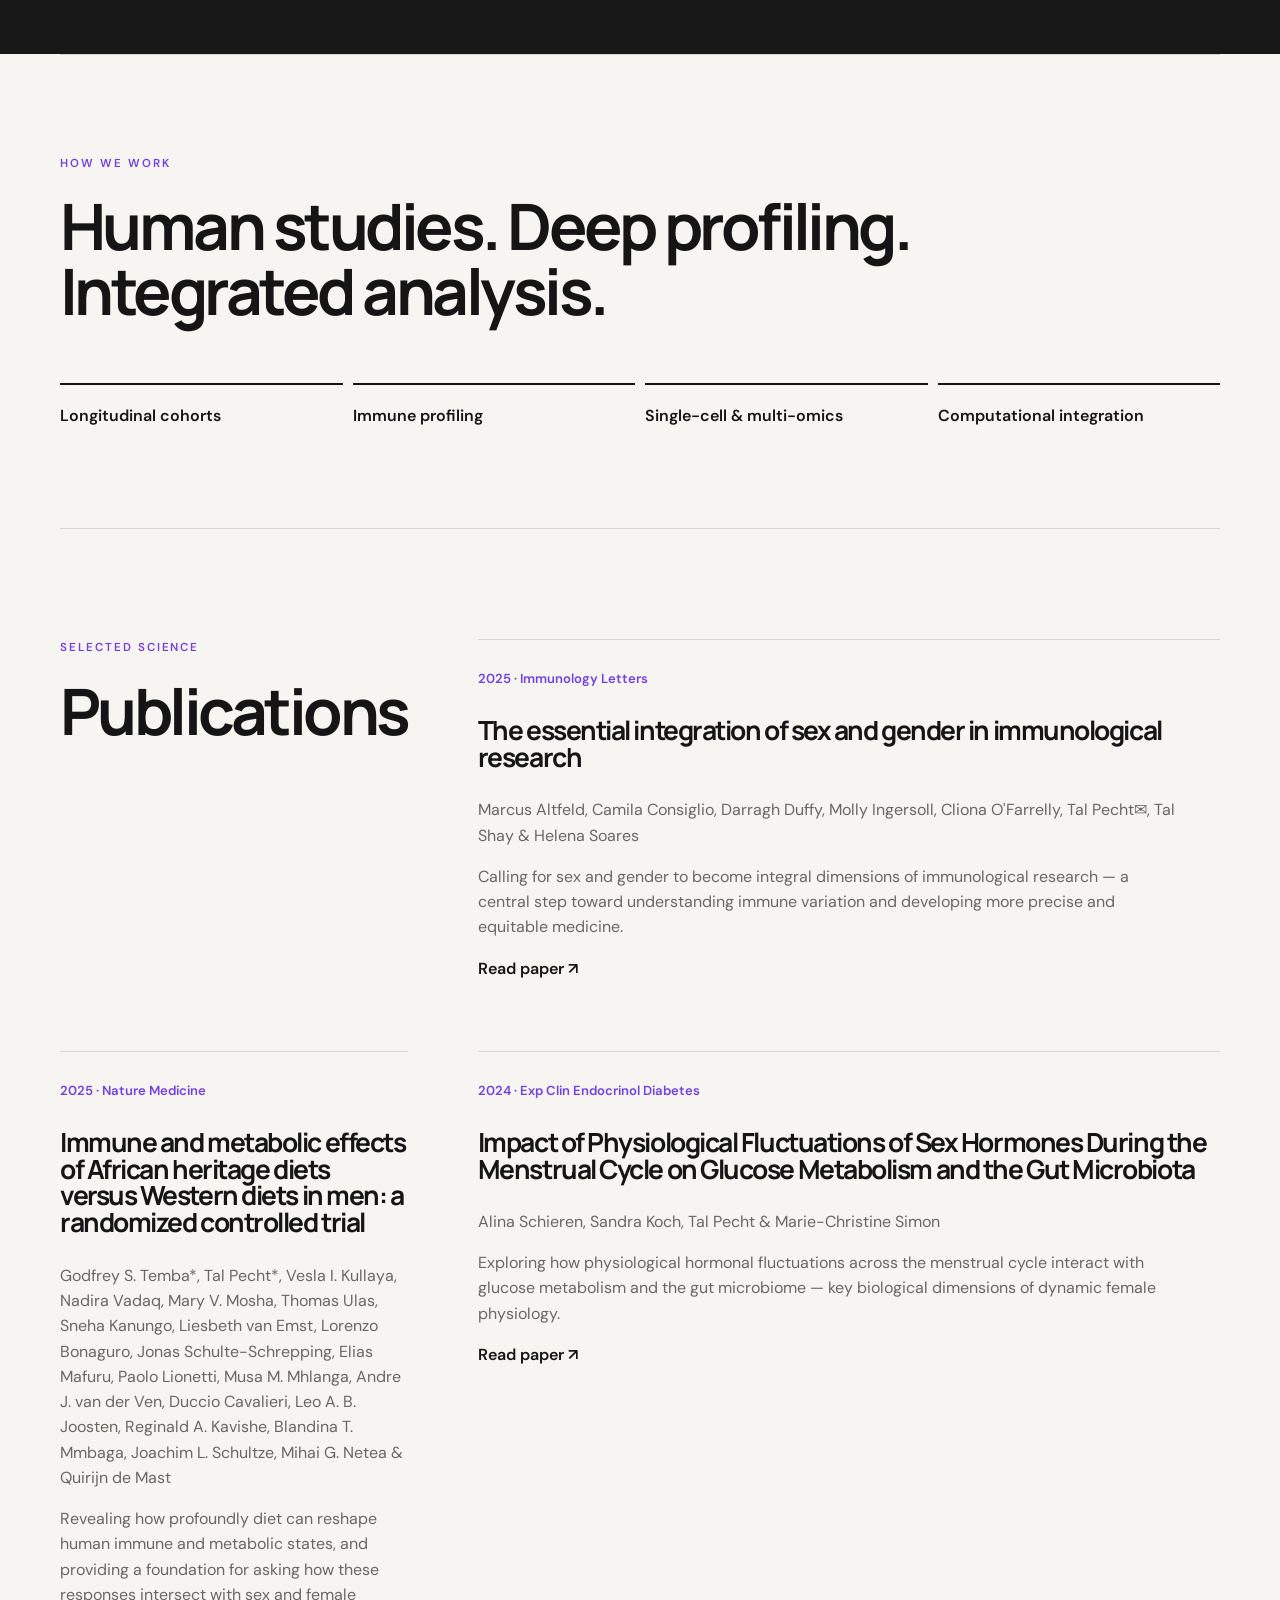
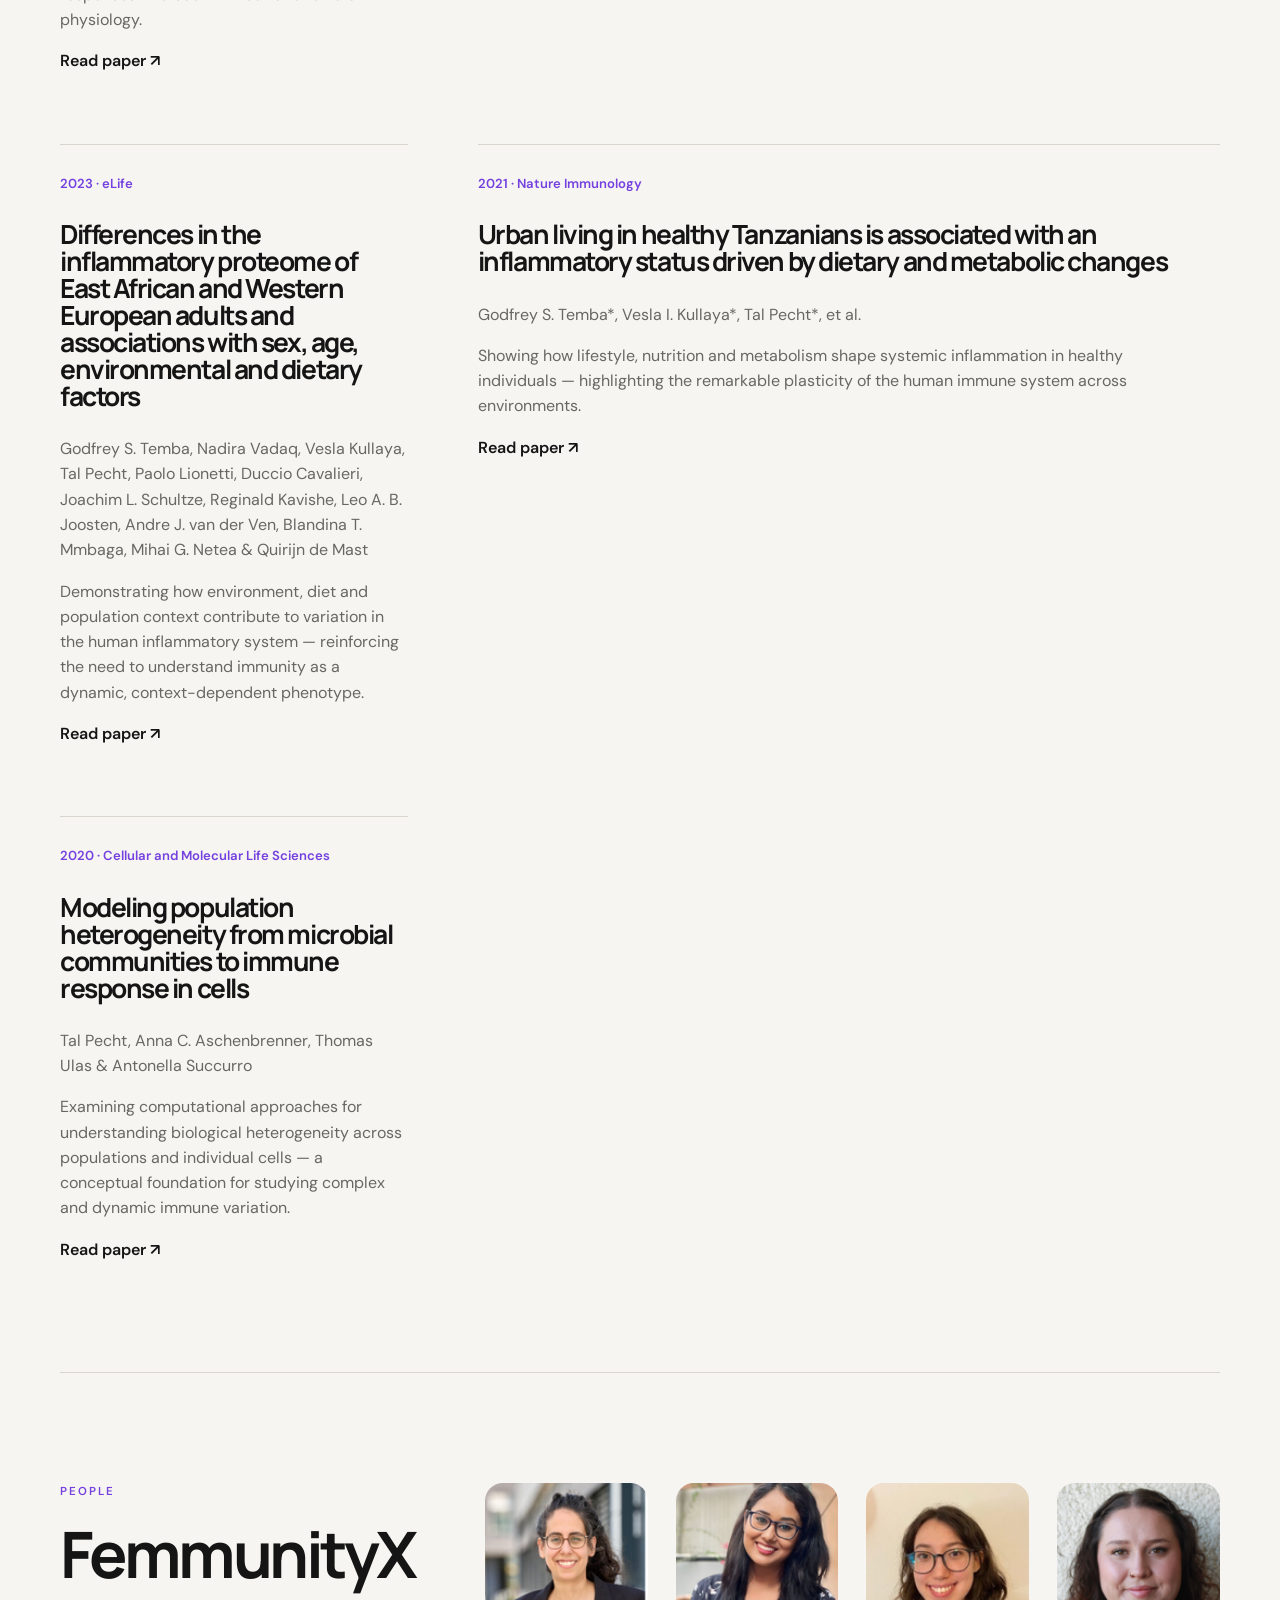
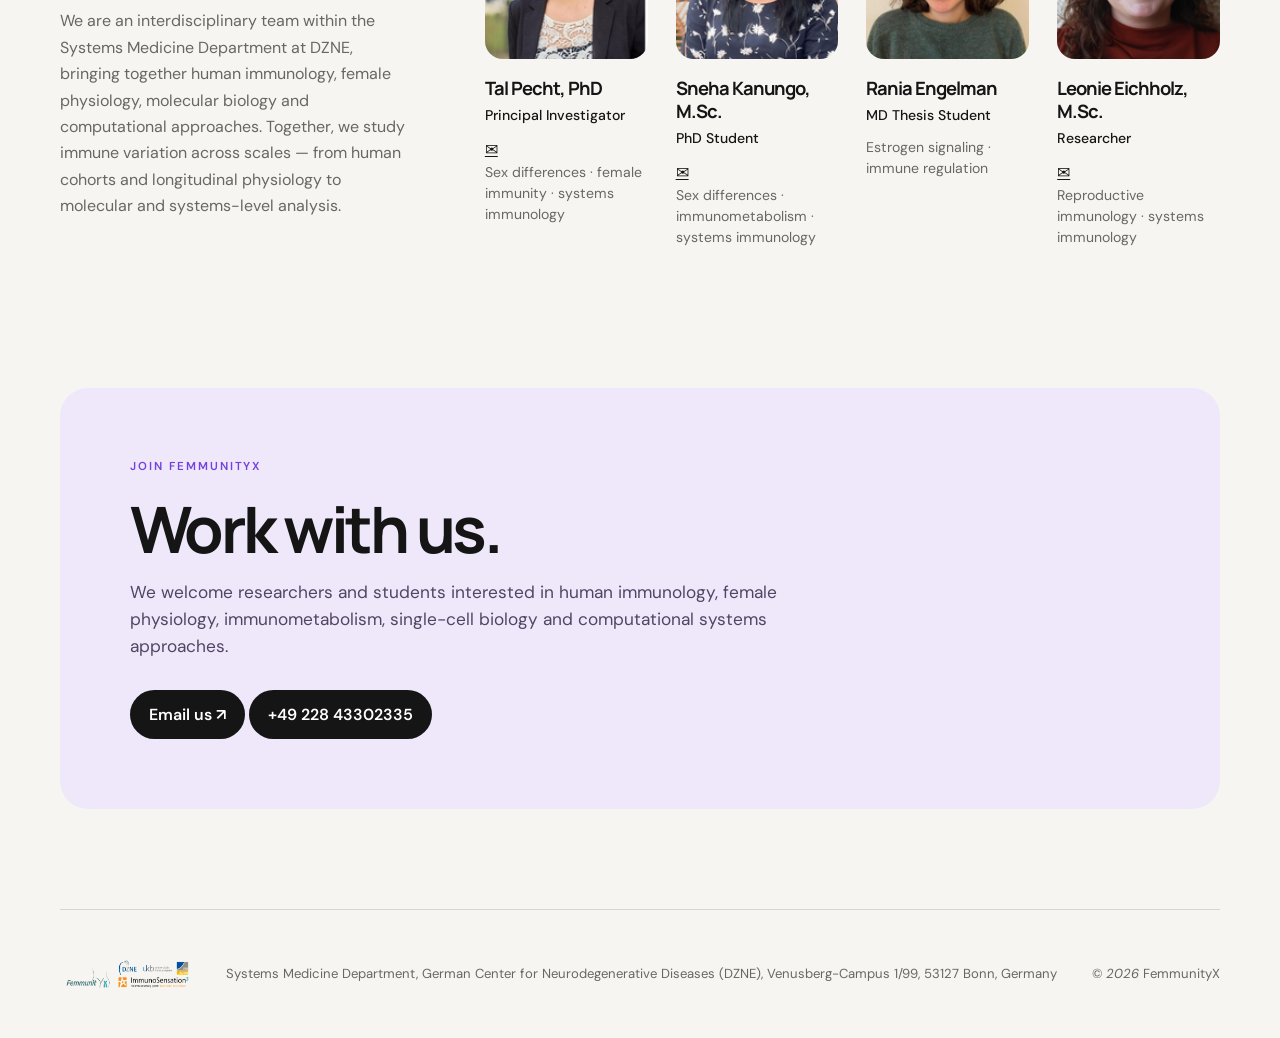
==== commit 82965e76: "Update index.html" ====
--- a/index.html
+++ b/index.html
@@ -789,7 +789,8 @@
 
   <p>
     Marcus Altfeld, Camila Consiglio, Darragh Duffy, Molly Ingersoll,
-    Cliona O'Farrelly, Tal Pecht✉, Tal Shay & Helena Soares
+    Cliona O'Farrelly, 
+    Tal Pecht✉, Tal Shay & Helena Soares
   </p>
 
   <p>
@@ -1188,7 +1189,8 @@
   >
 
   <span>
-    German Center for Neurodegenerative Diseases (DZNE)
+    Systems Medicine Department,
+    German Center for Neurodegenerative Diseases (DZNE),
     Venusberg-Campus 1/99, 53127 Bonn, Germany
   </span>
 
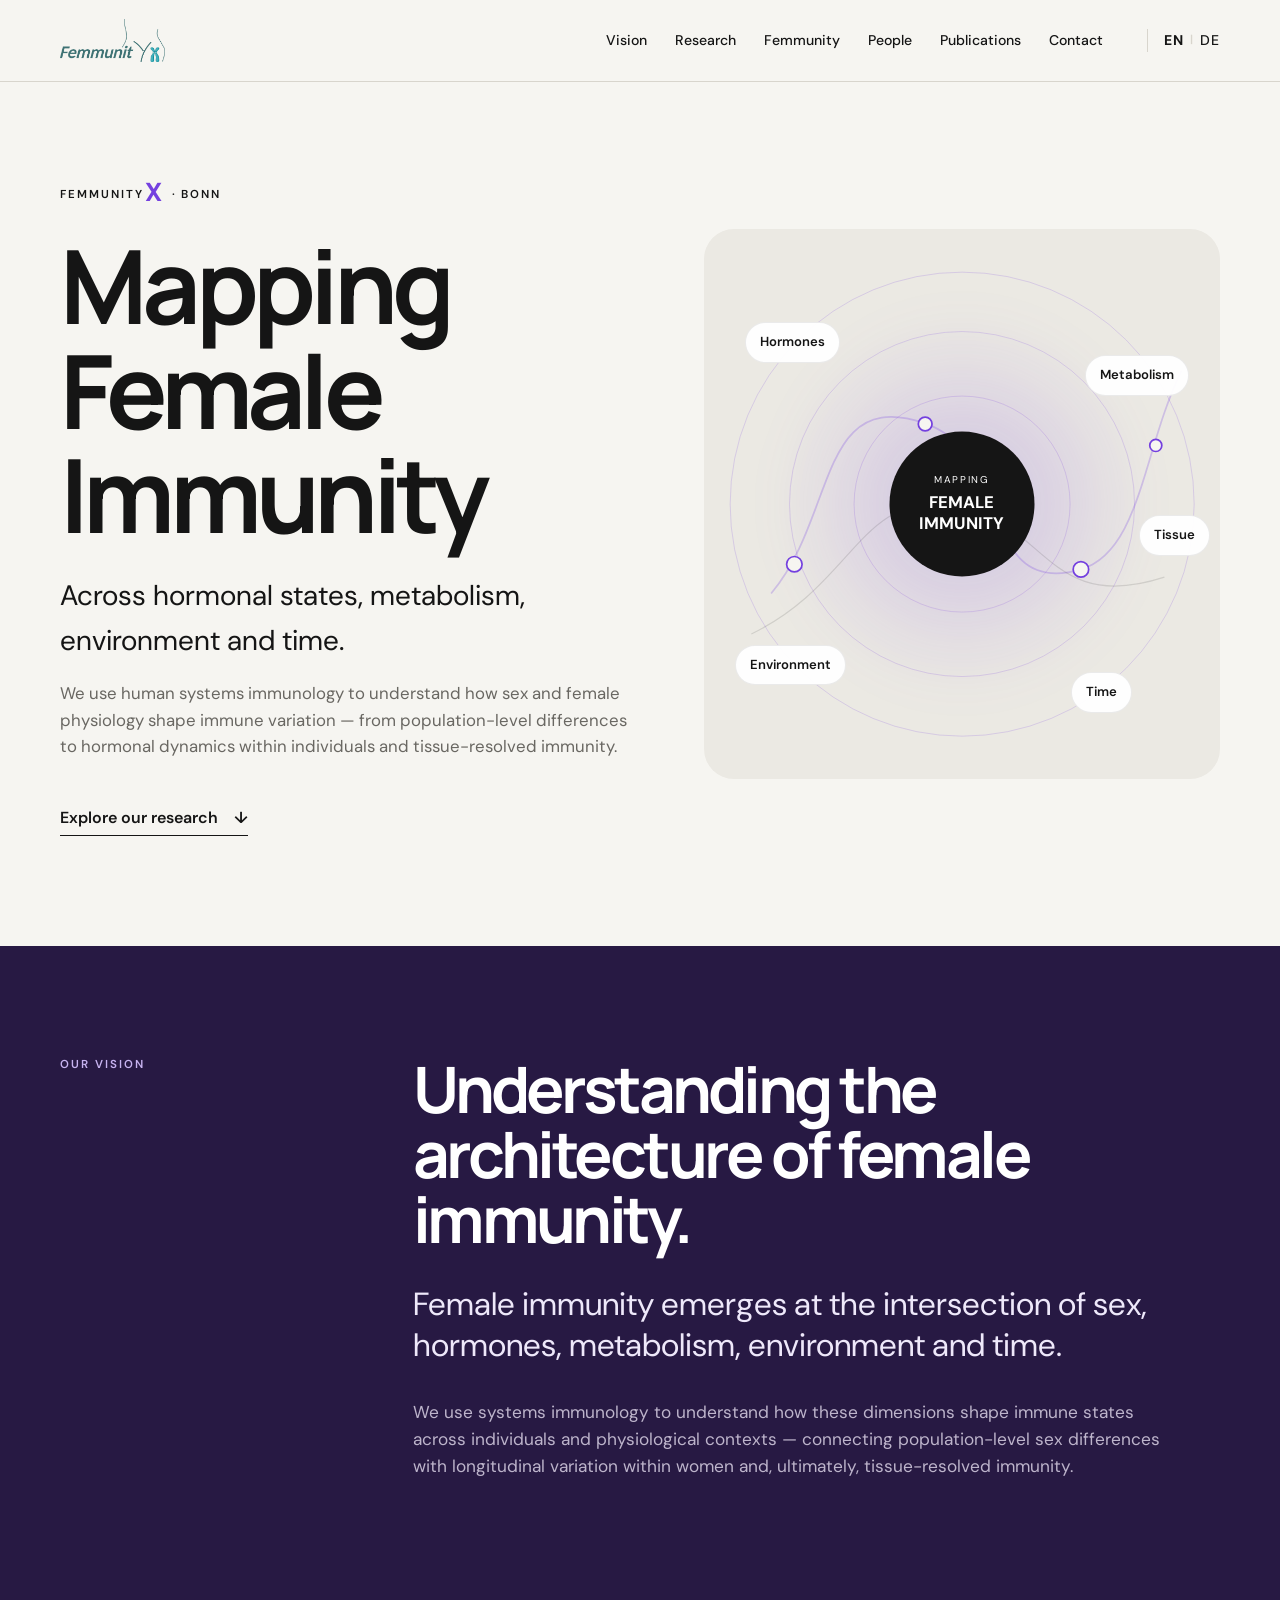
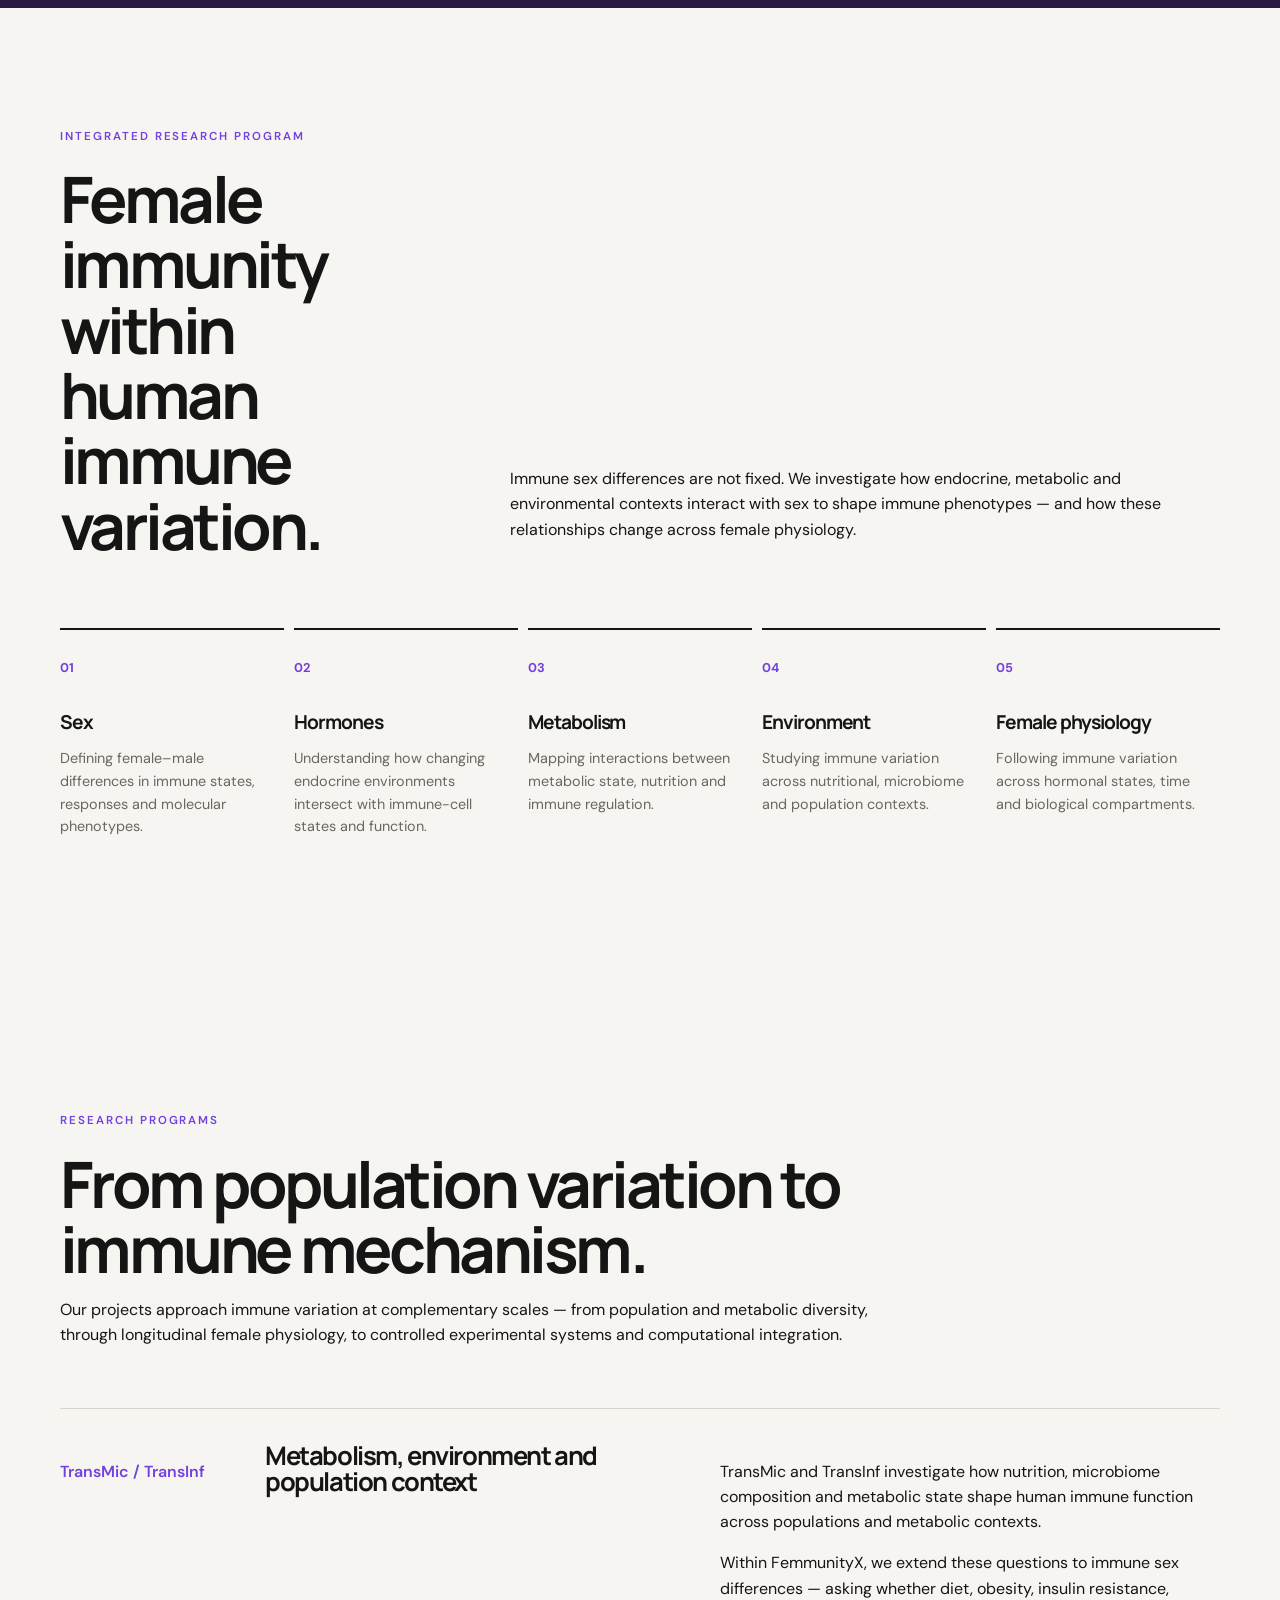
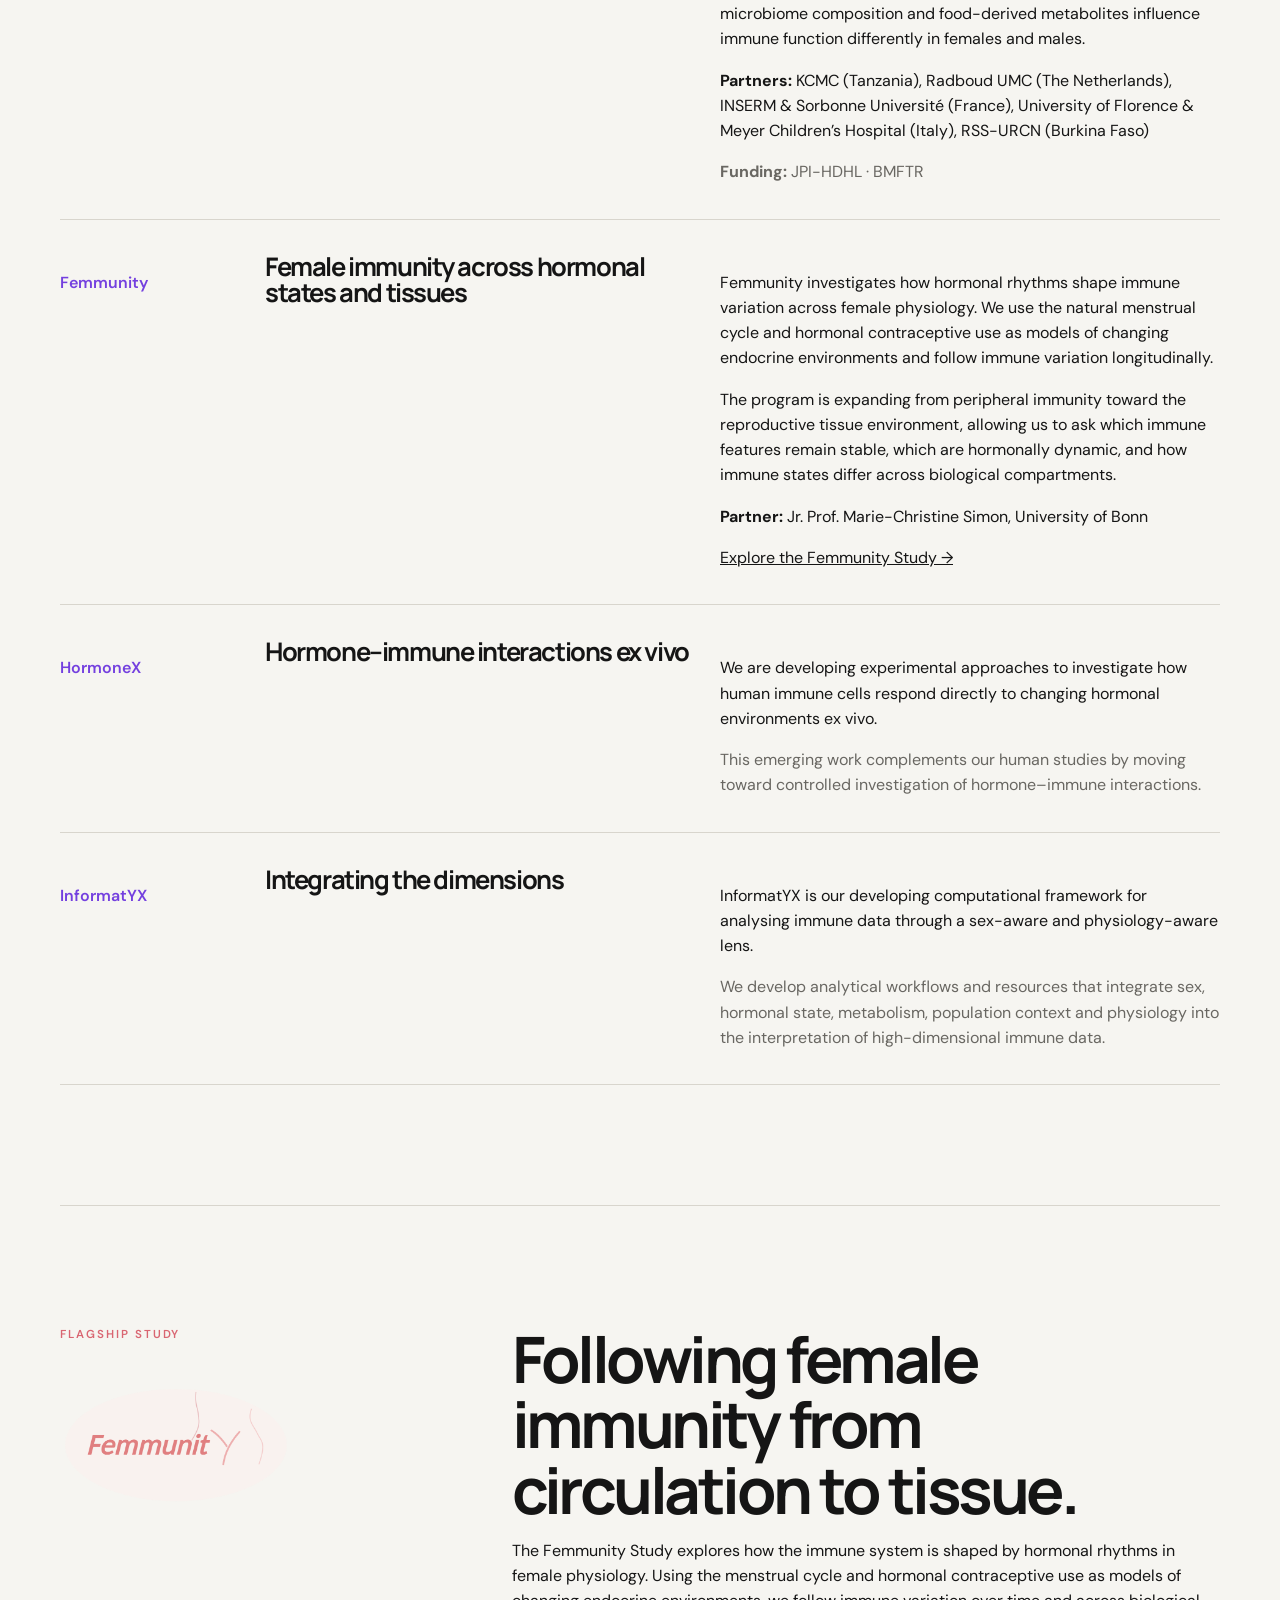
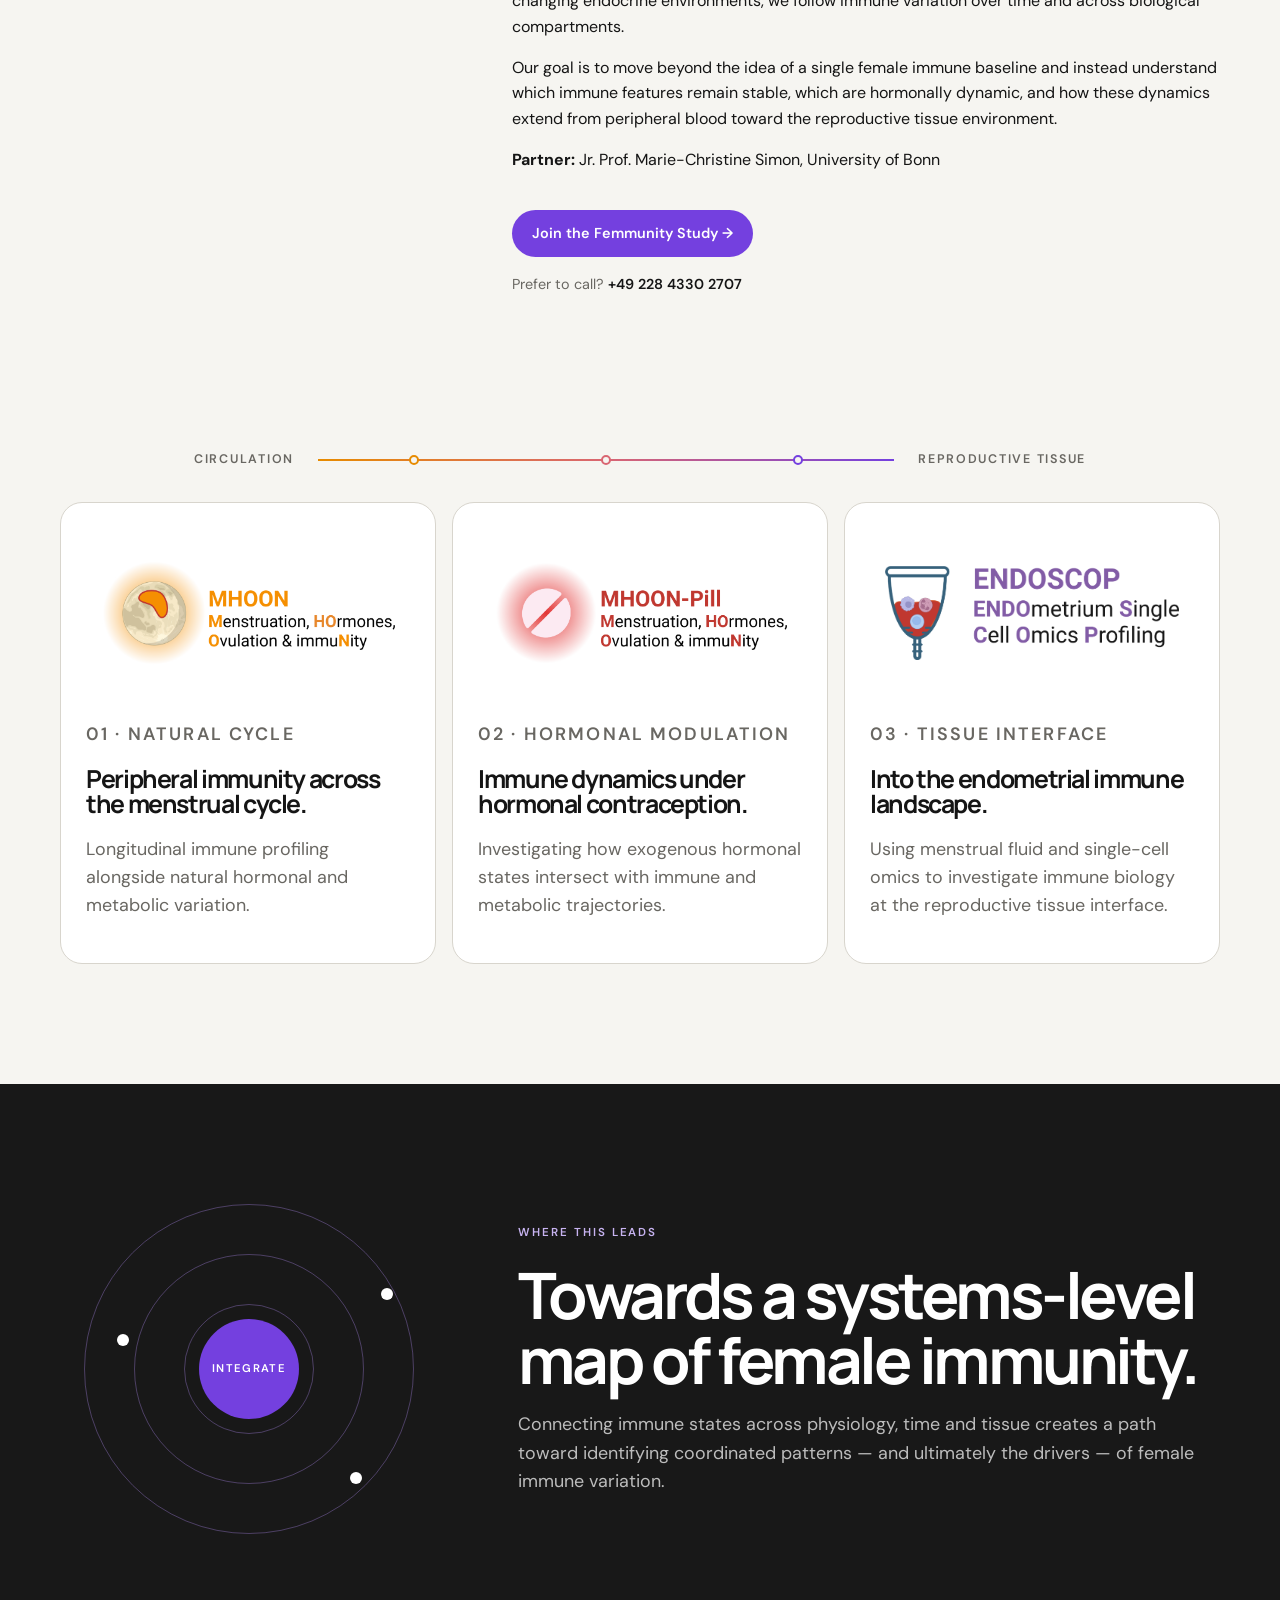
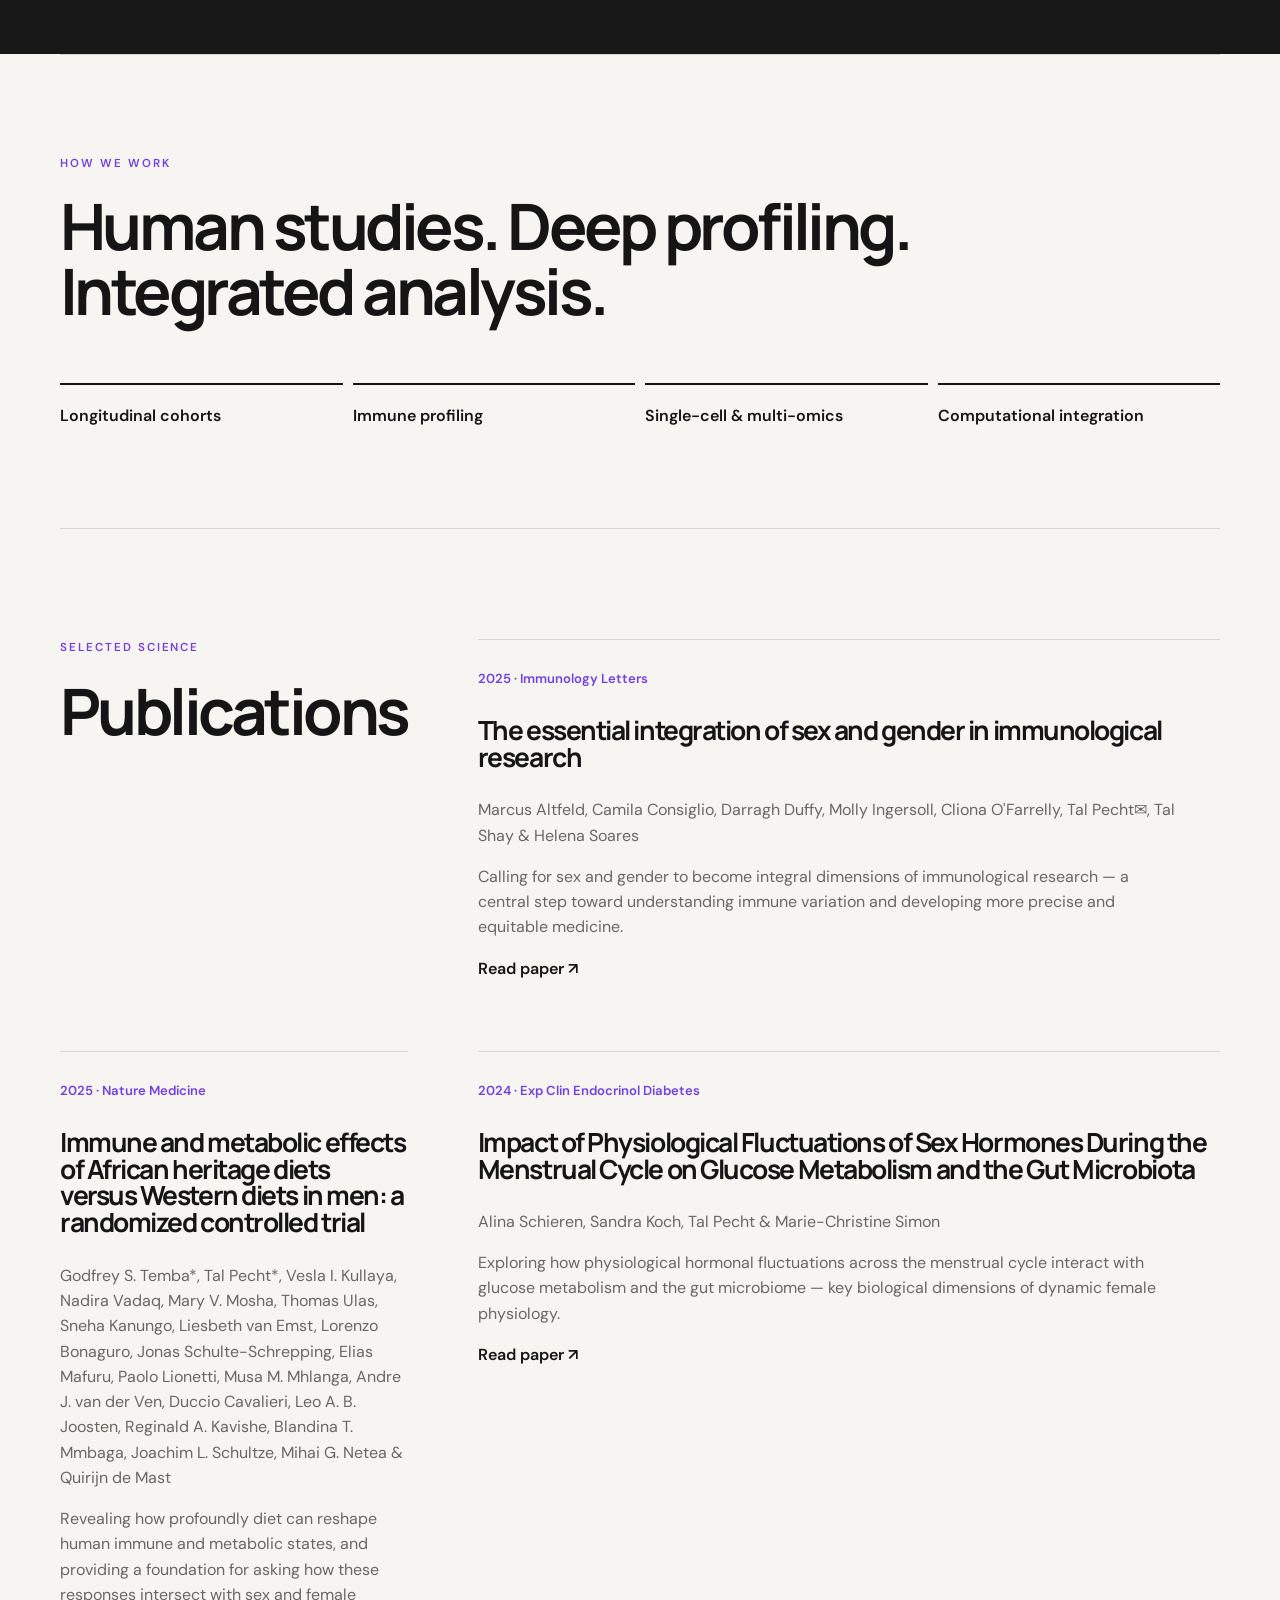
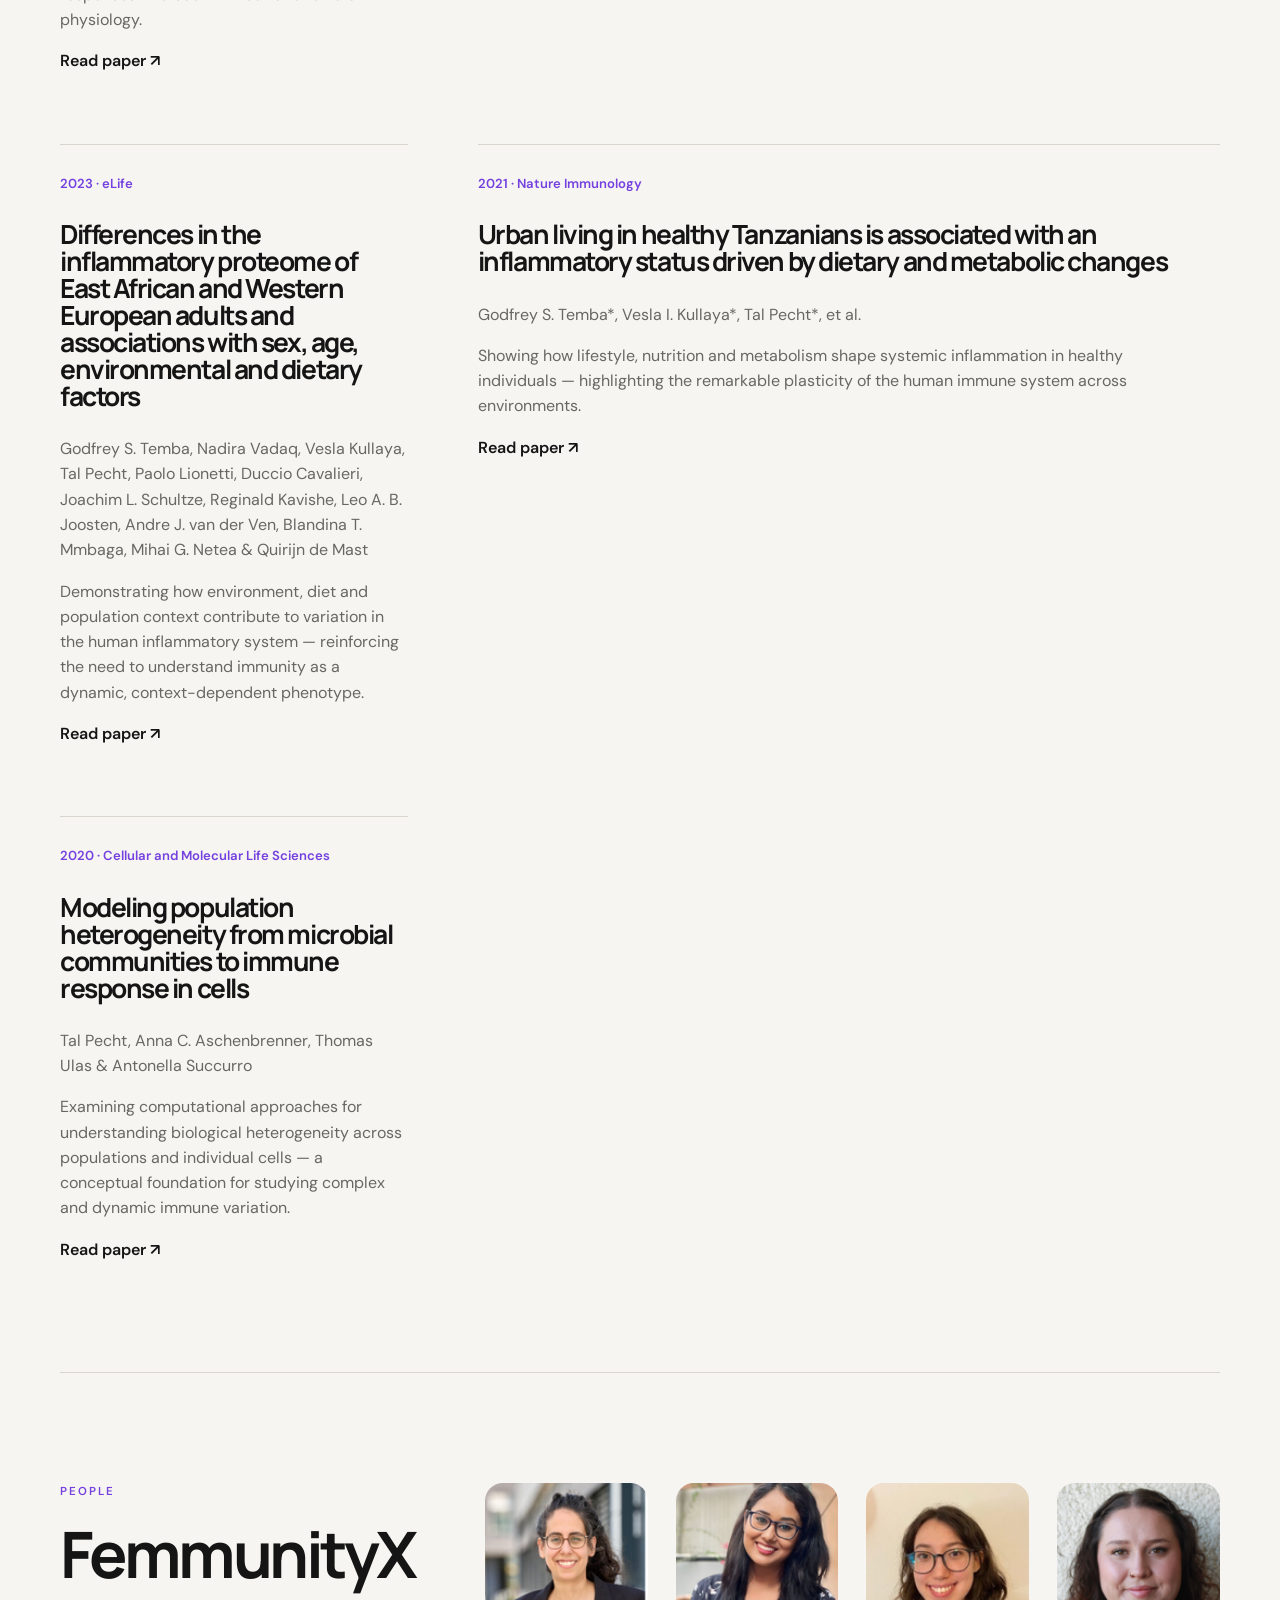
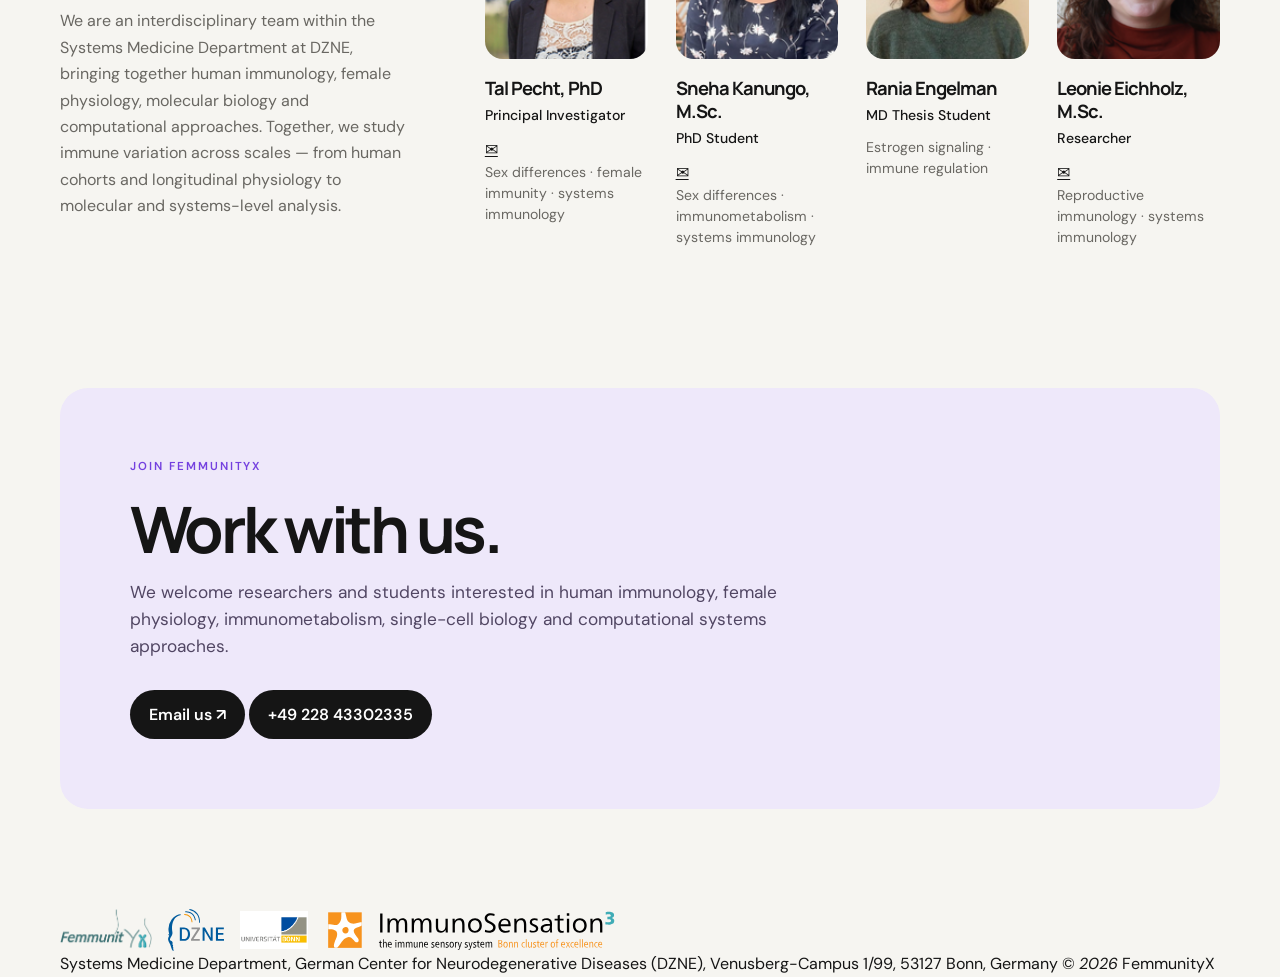
==== commit d9e874eb: "Update index.html fotter" ====
--- a/index.html
+++ b/index.html
@@ -1182,11 +1182,34 @@
 
 <footer class="footer wrap">
 
-  <img
-    class="footer-logo-line"
-    src="assets/logoline.png"
-    alt="FemmunityX and partner institutions"
-  >
+  <div class="footer-logos">
+
+    <img
+      src="assets/Femmunity_logo_final.png"
+      alt="FemmunityX"
+      class="logo-femmunity"
+    >
+
+    <img
+      src="assets/DZNE_Logo_CMYK.svg"
+      alt="DZNE"
+      class="logo-dzne"
+    >
+
+    <img
+      src="assets/university-of-bonn-universitaet-bonn-vector-logo.png"
+      alt="University of Bonn"
+      class="logo-bonn"
+    >
+
+    <img
+      src="assets/Logo%20ImmunoSensation3_rgb.svg"
+      alt="ImmunoSensation"
+      class="logo-immuno"
+    >
+
+  </div>
+
 
   <span>
     Systems Medicine Department,
@@ -1194,6 +1217,7 @@
     Venusberg-Campus 1/99, 53127 Bonn, Germany
   </span>
 
+
   <span>
     © <i id="year"></i> FemmunityX
   </span>
--- a/assets/styles.css
+++ b/assets/styles.css
@@ -1288,18 +1288,13 @@
    FOOTER
    ========================================================= */
 
-.footer {
+..footer {
     padding: 50px 0;
-
     border-top: 1px solid var(--line);
 
     display: grid;
-
-    /* Give the logo most of the available space */
-    grid-template-columns: minmax(0, 1fr) auto auto;
-
-    gap: 35px;
-
+    grid-template-columns: auto 1fr auto;
+    gap: 40px;
     align-items: center;
 
     color: var(--muted);
@@ -1307,18 +1302,38 @@
 }
 
 
-/* Large merged institutional logo line */
-
-.footer .footer-logo-line {
+/* Footer logo group */
+
+.footer-logos {
+    display: flex;
+    align-items: center;
+    gap: 16px;
+    flex-shrink: 0;
+}
+
+.footer-logos img {
     display: block;
-
-    width: 700px;
-    max-width: 100%;
-
-    height: auto;
-
+    width: auto;
     object-fit: contain;
-    object-position: left center;
+}
+
+
+/* Individual logo sizes */
+
+.footer-logos .logo-femmunity {
+    height: 42px;
+}
+
+.footer-logos .logo-dzne {
+    height: 42px;
+}
+
+.footer-logos .logo-bonn {
+    height: 38px;
+}
+
+.footer-logos .logo-immuno {
+    height: 42px;
 }
 
 /* =========================================================
@@ -1457,7 +1472,7 @@
 }
 
 .footer .footer-logo-line {
-    width: 650px;
+    width: 260px;
     max-width: 100%;
     height: auto;
 }
@@ -1597,12 +1612,12 @@
 
 .footer {
     grid-template-columns: 1fr;
-    gap: 18px;
+    gap: 22px;
 }
 
 .footer .footer-logo-line {
-    width: 100%;
-    max-width: 420px;
+    width: 260px;
+    max-width: 100%;
     height: auto;
 }
 }
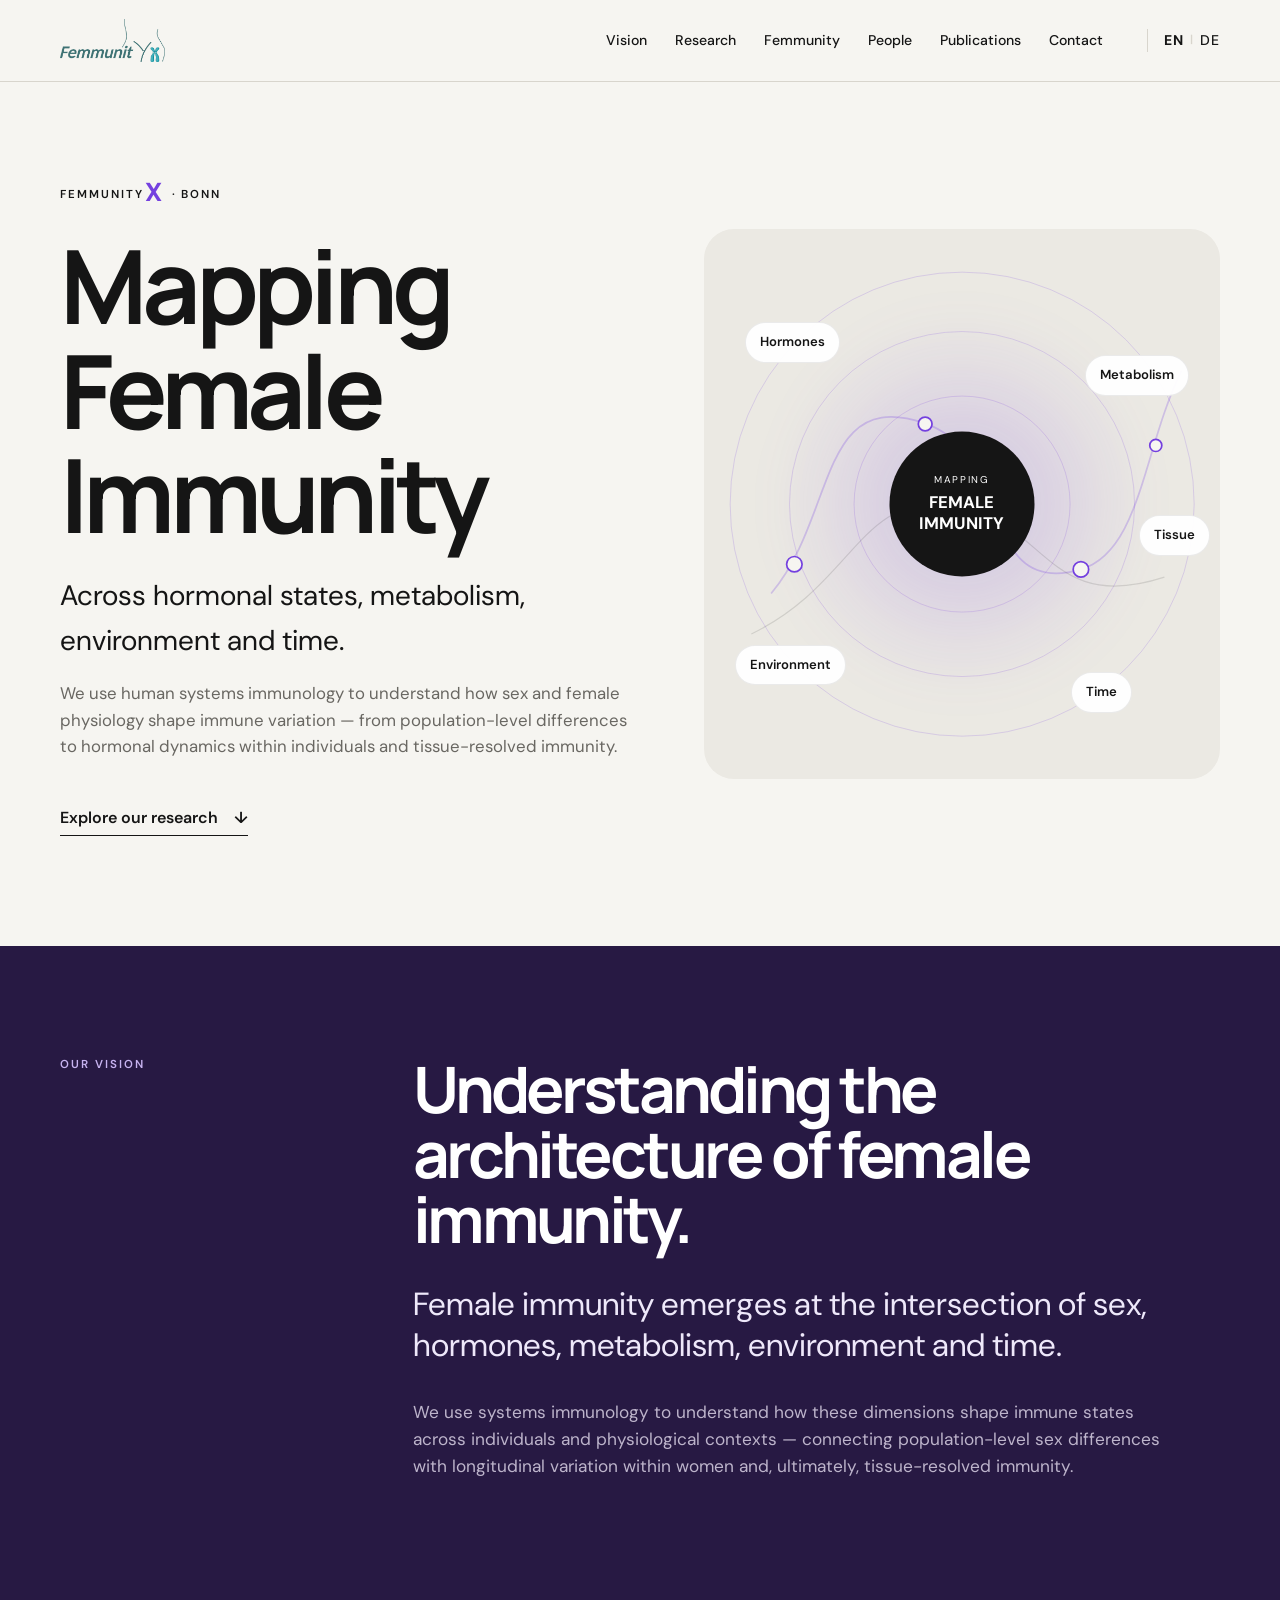
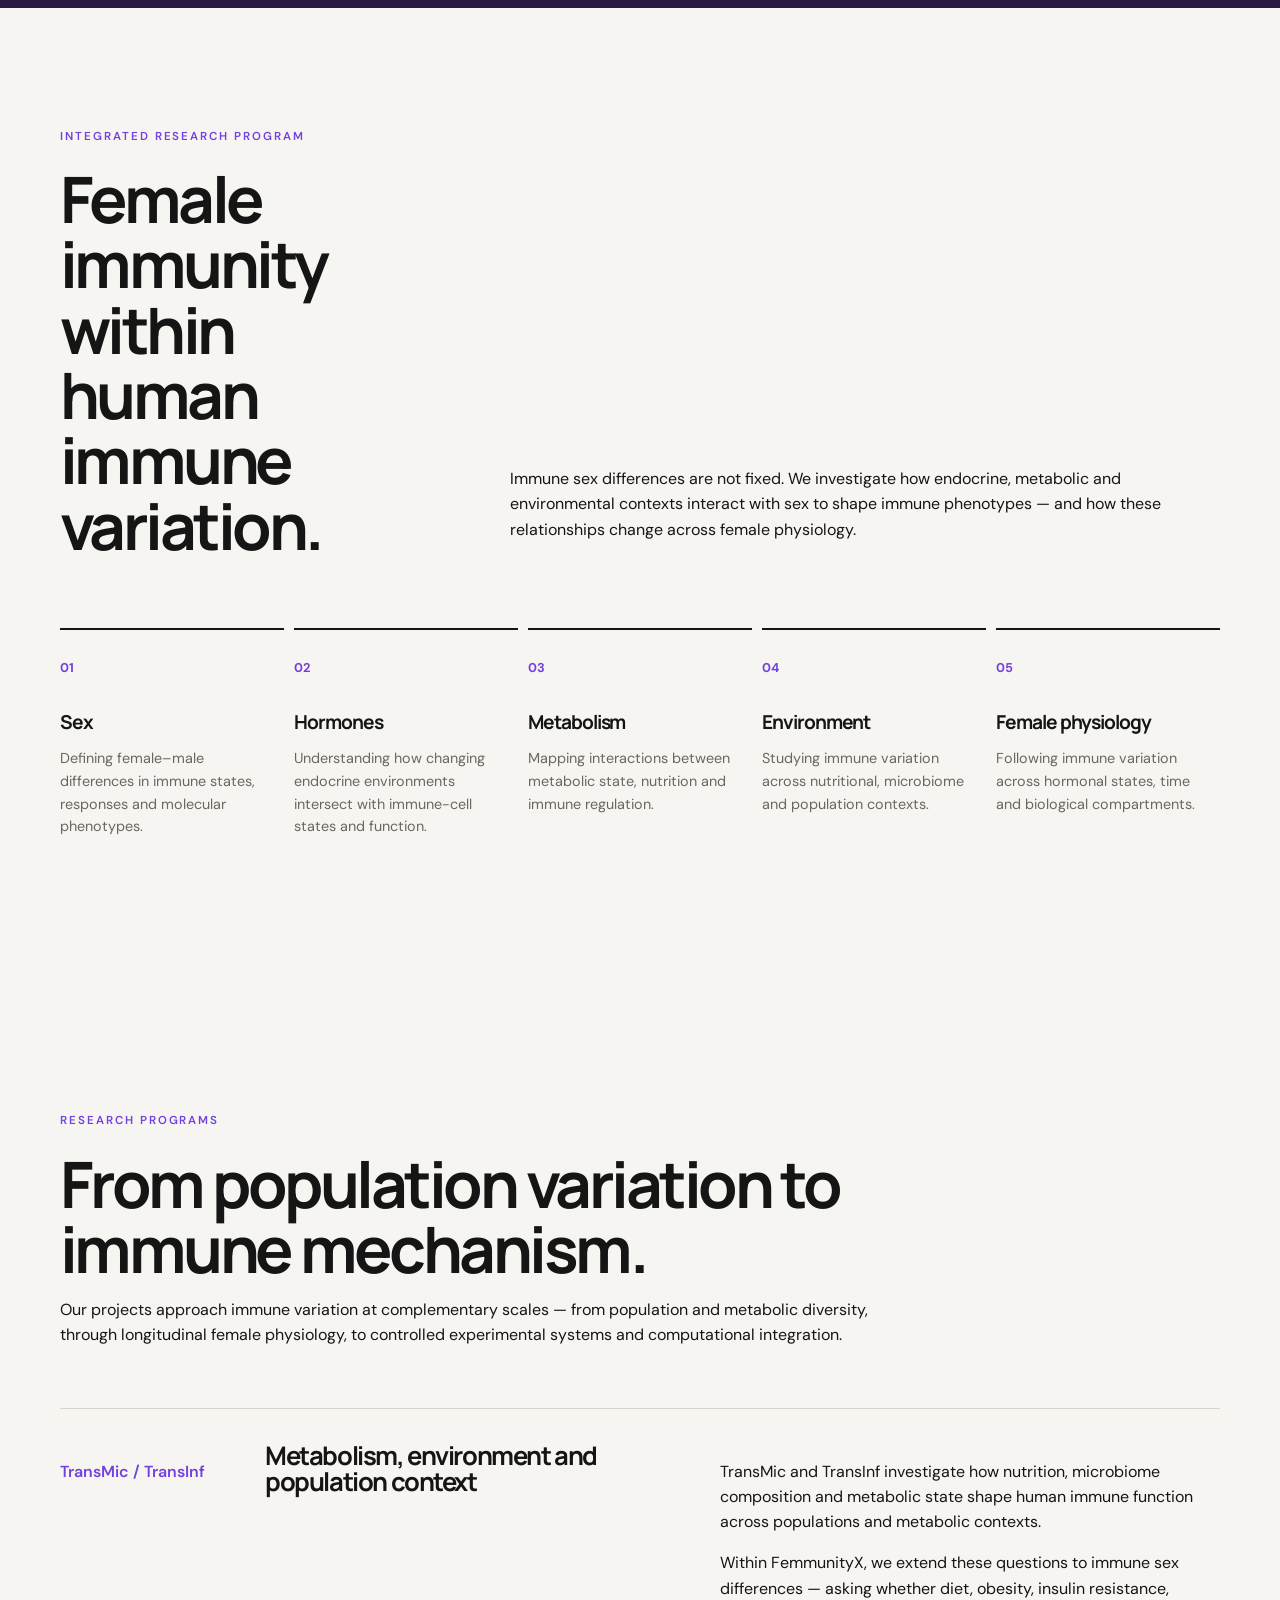
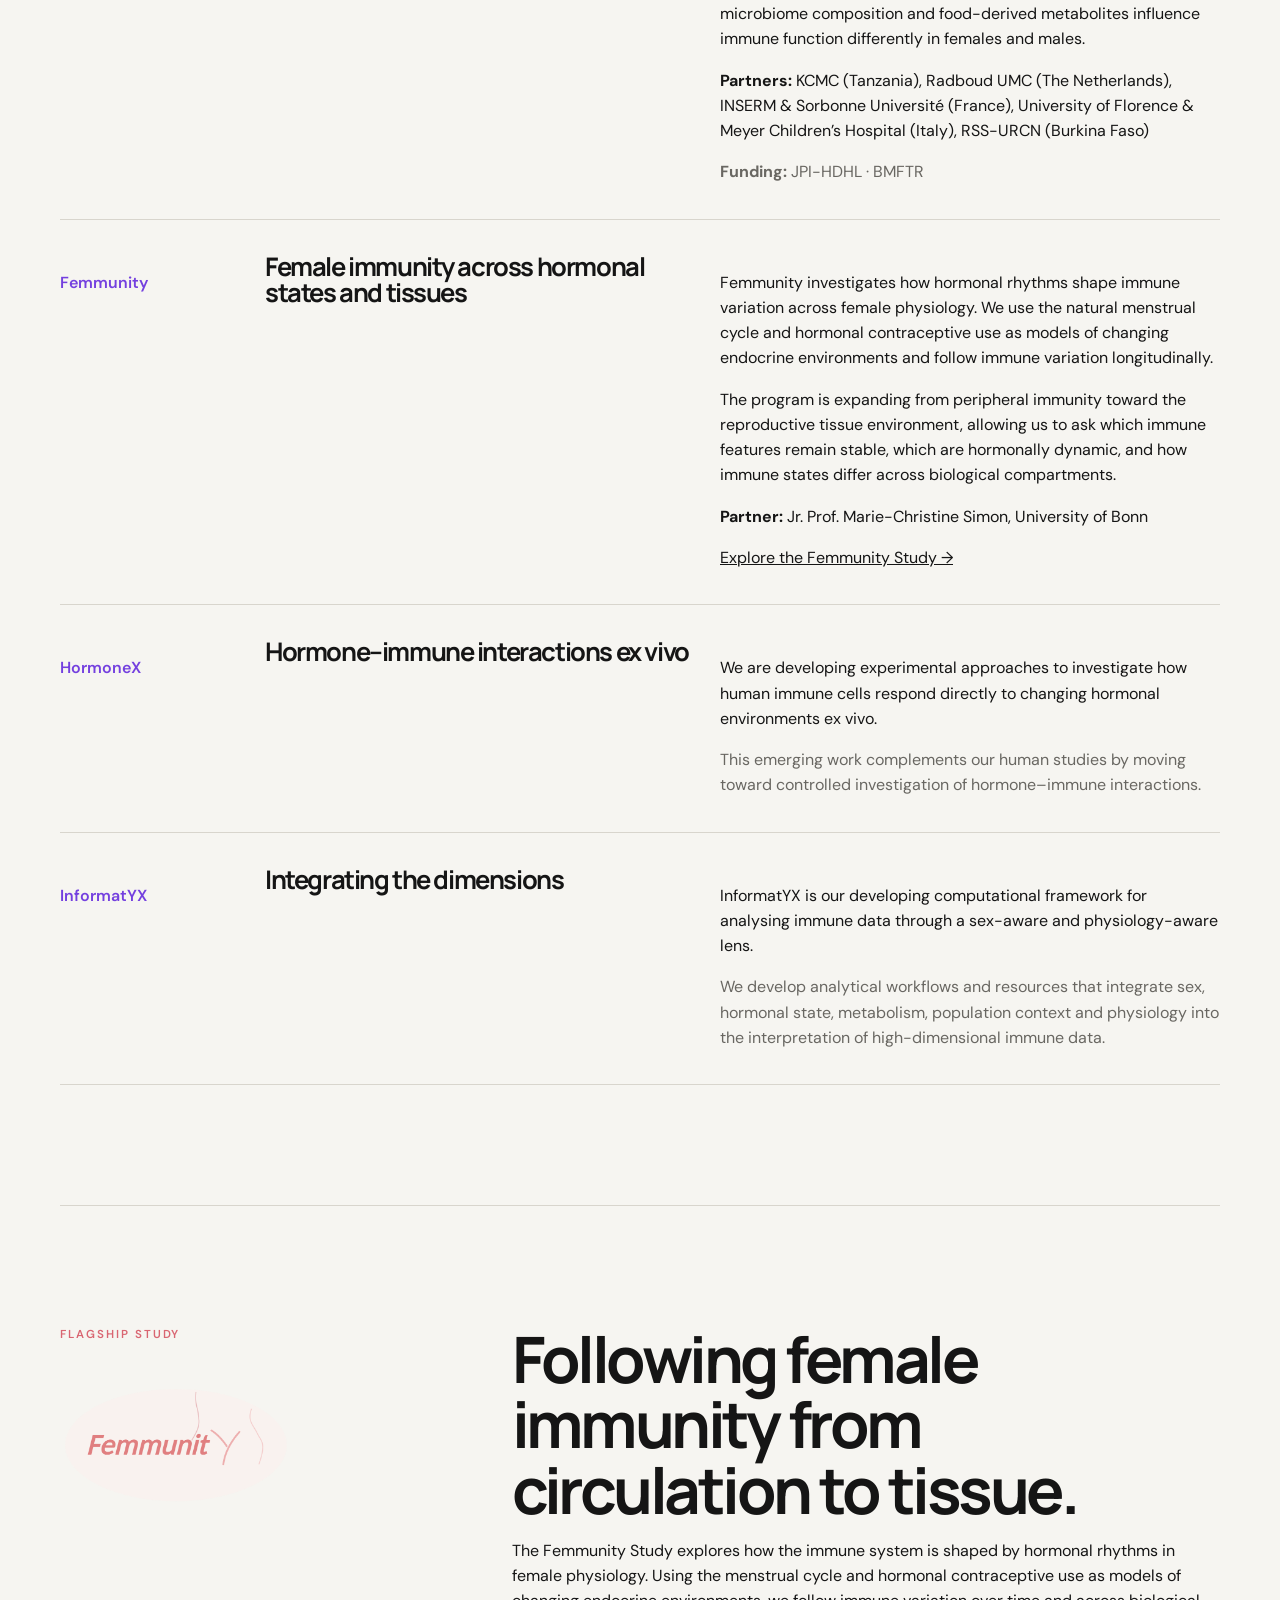
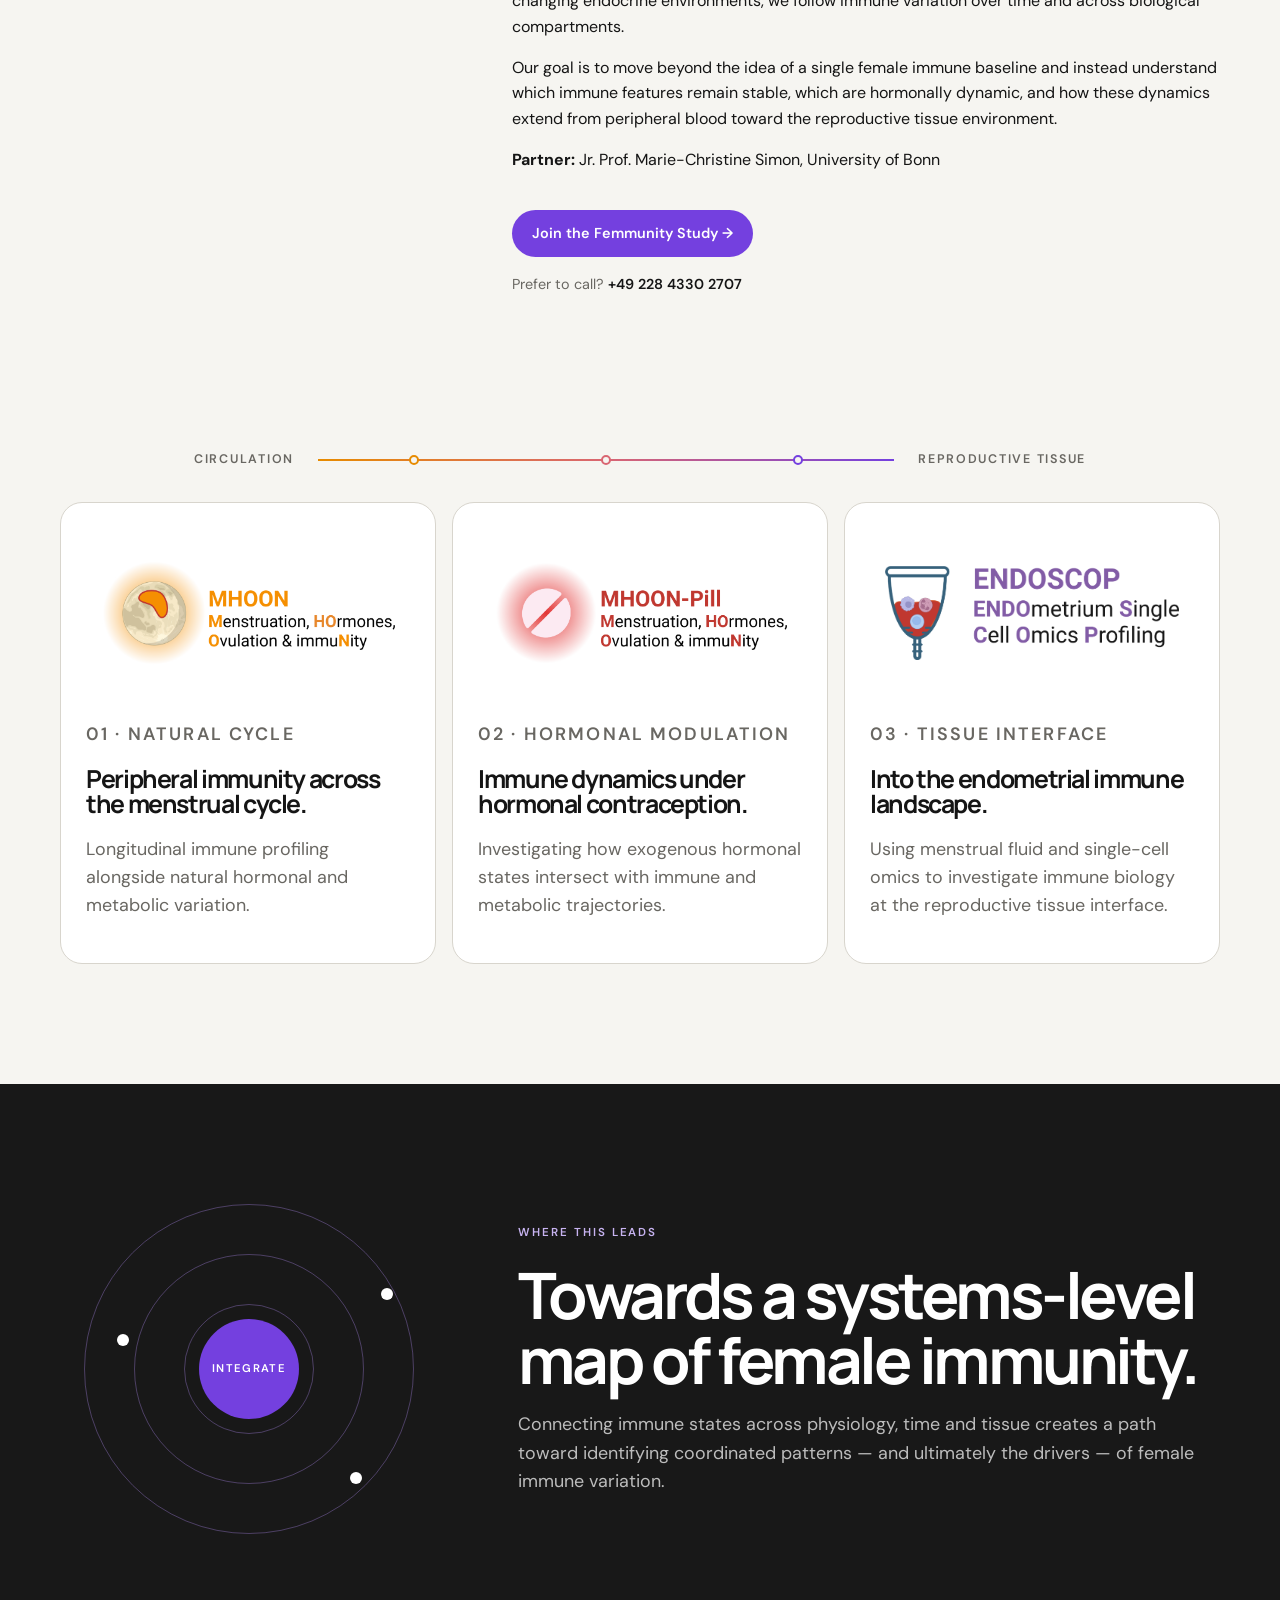
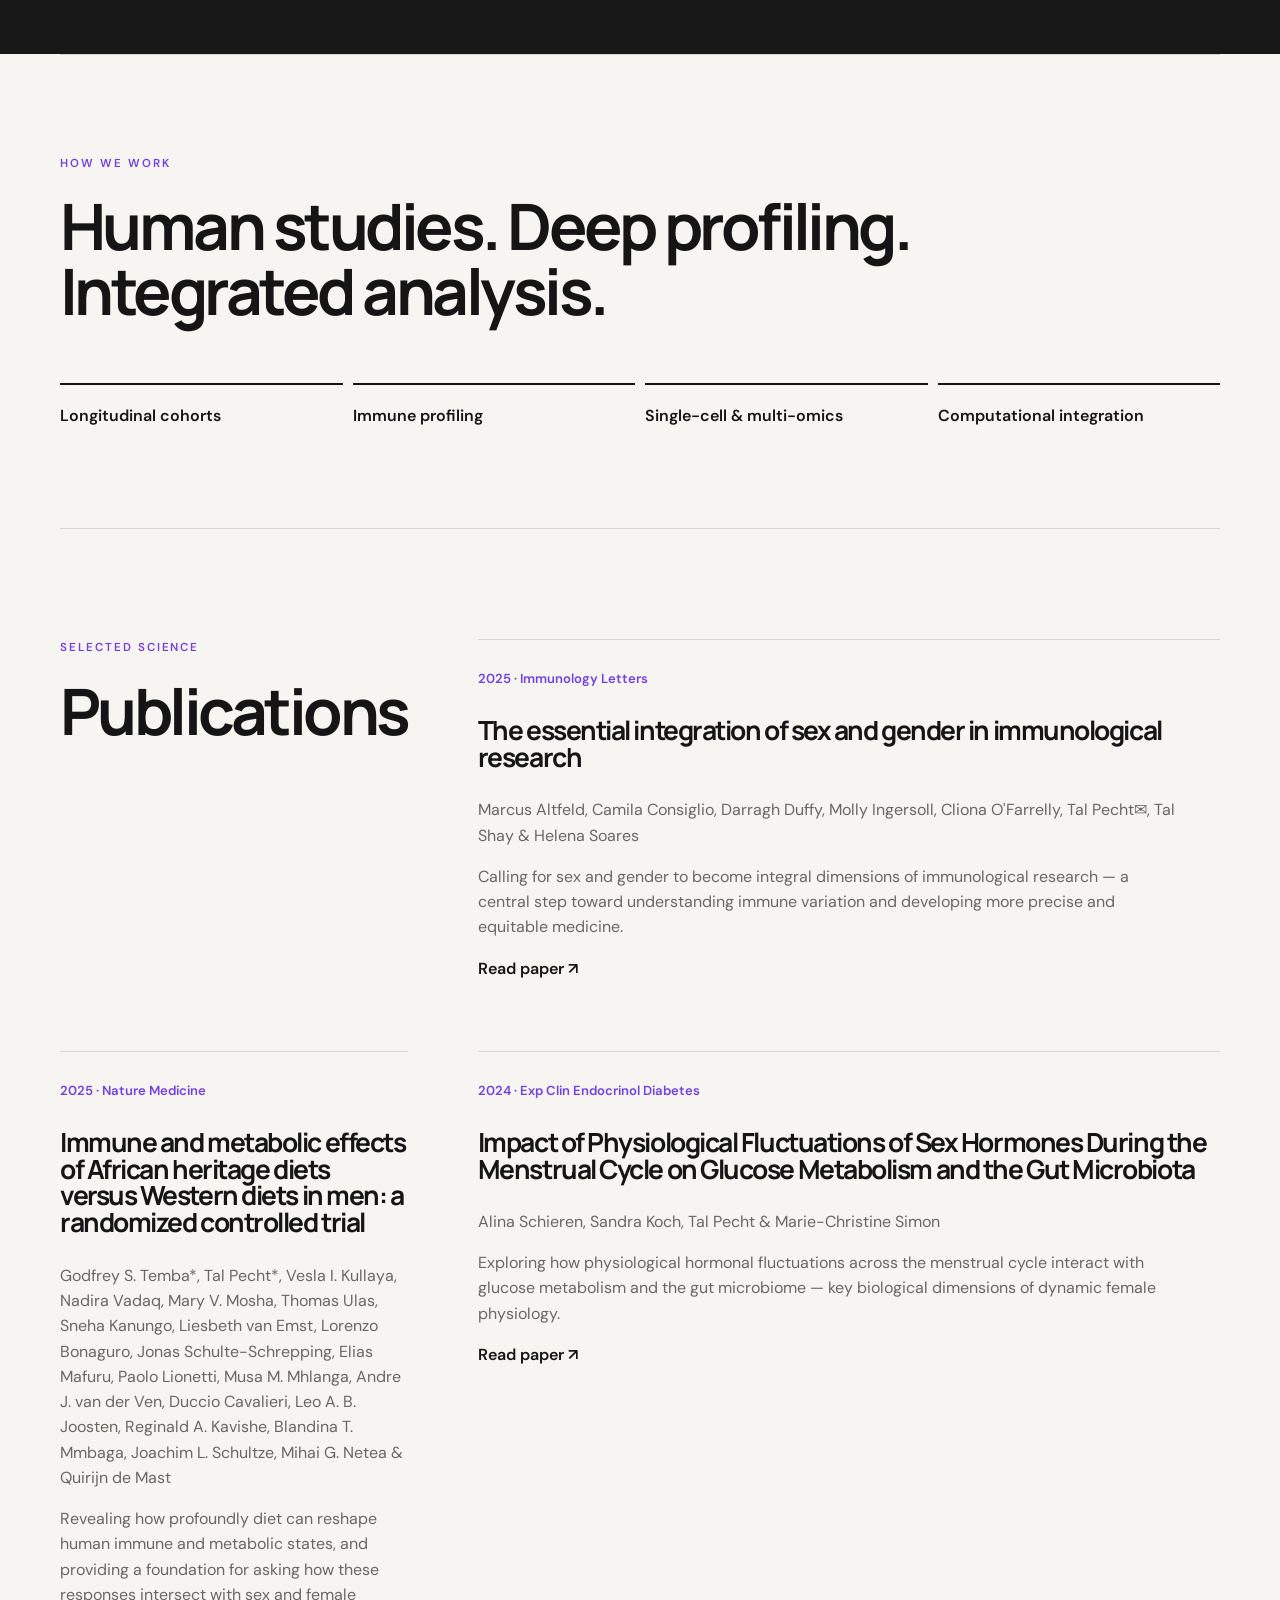
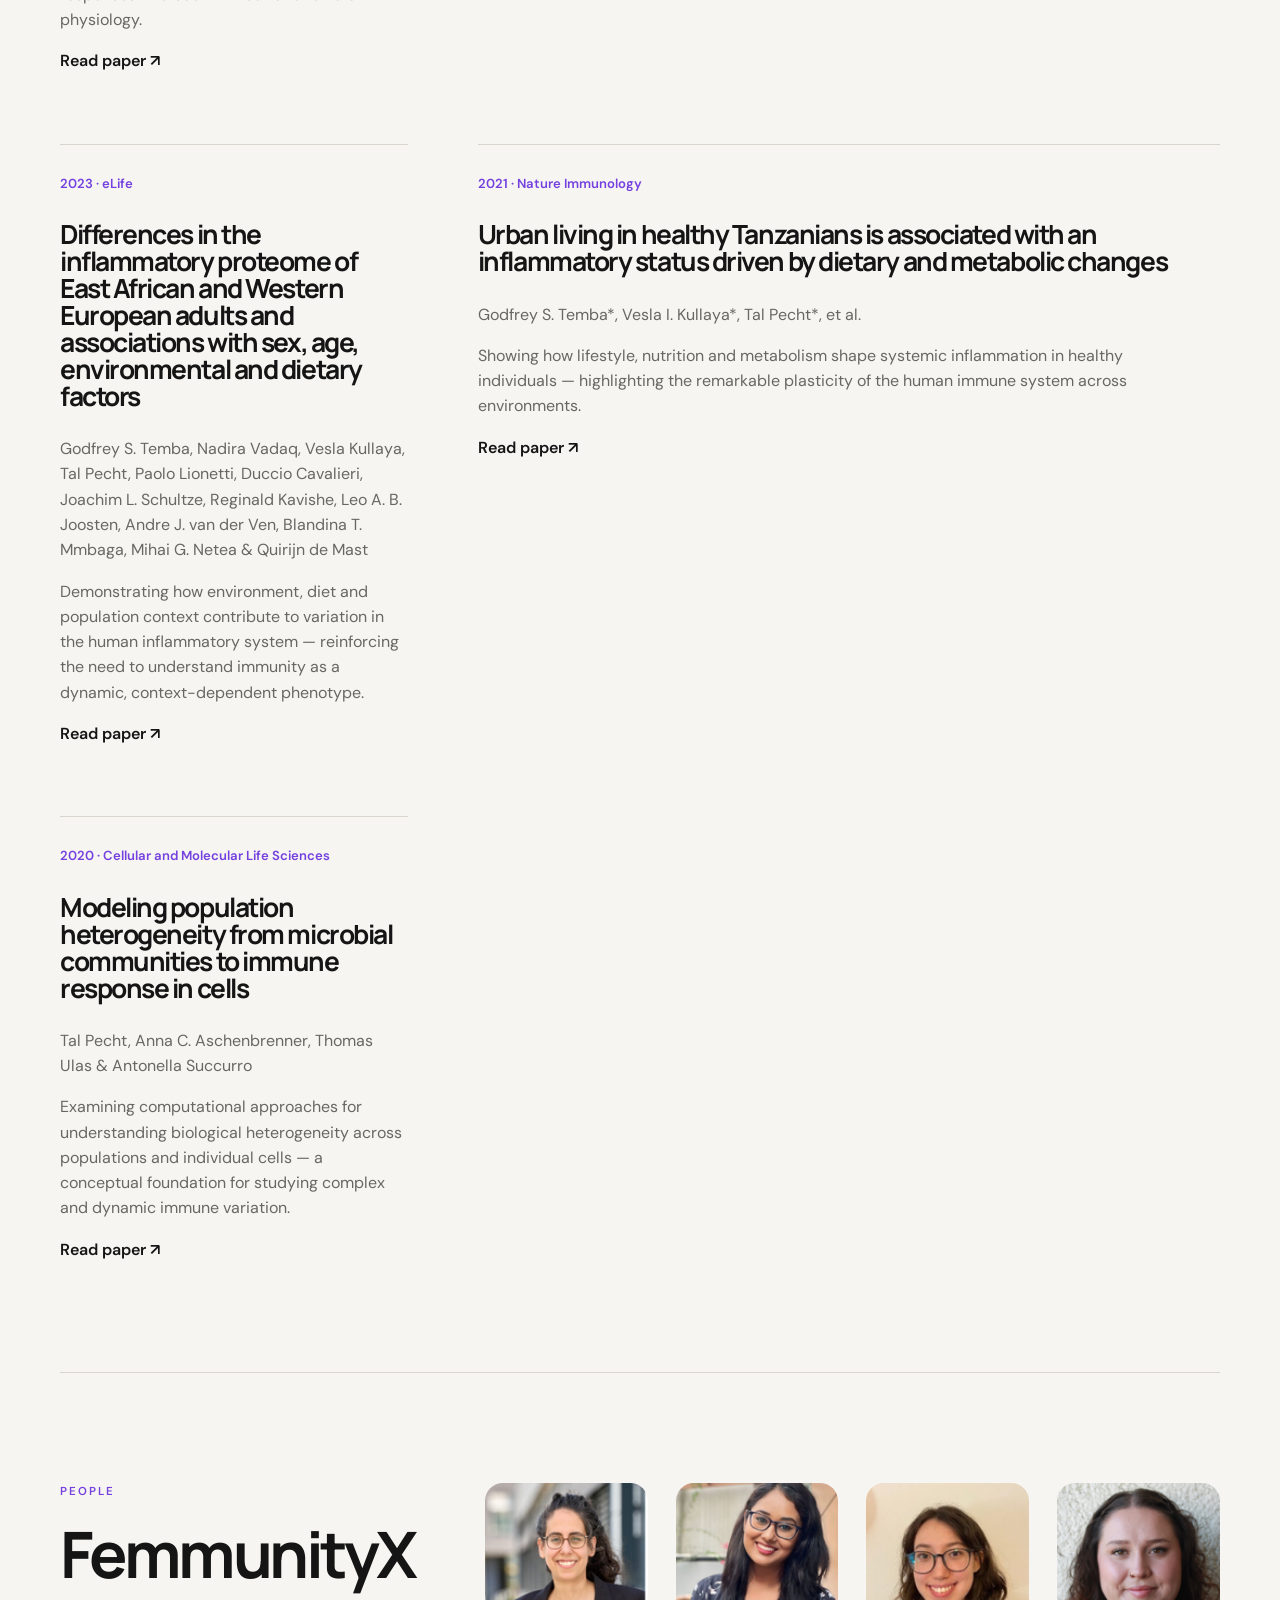
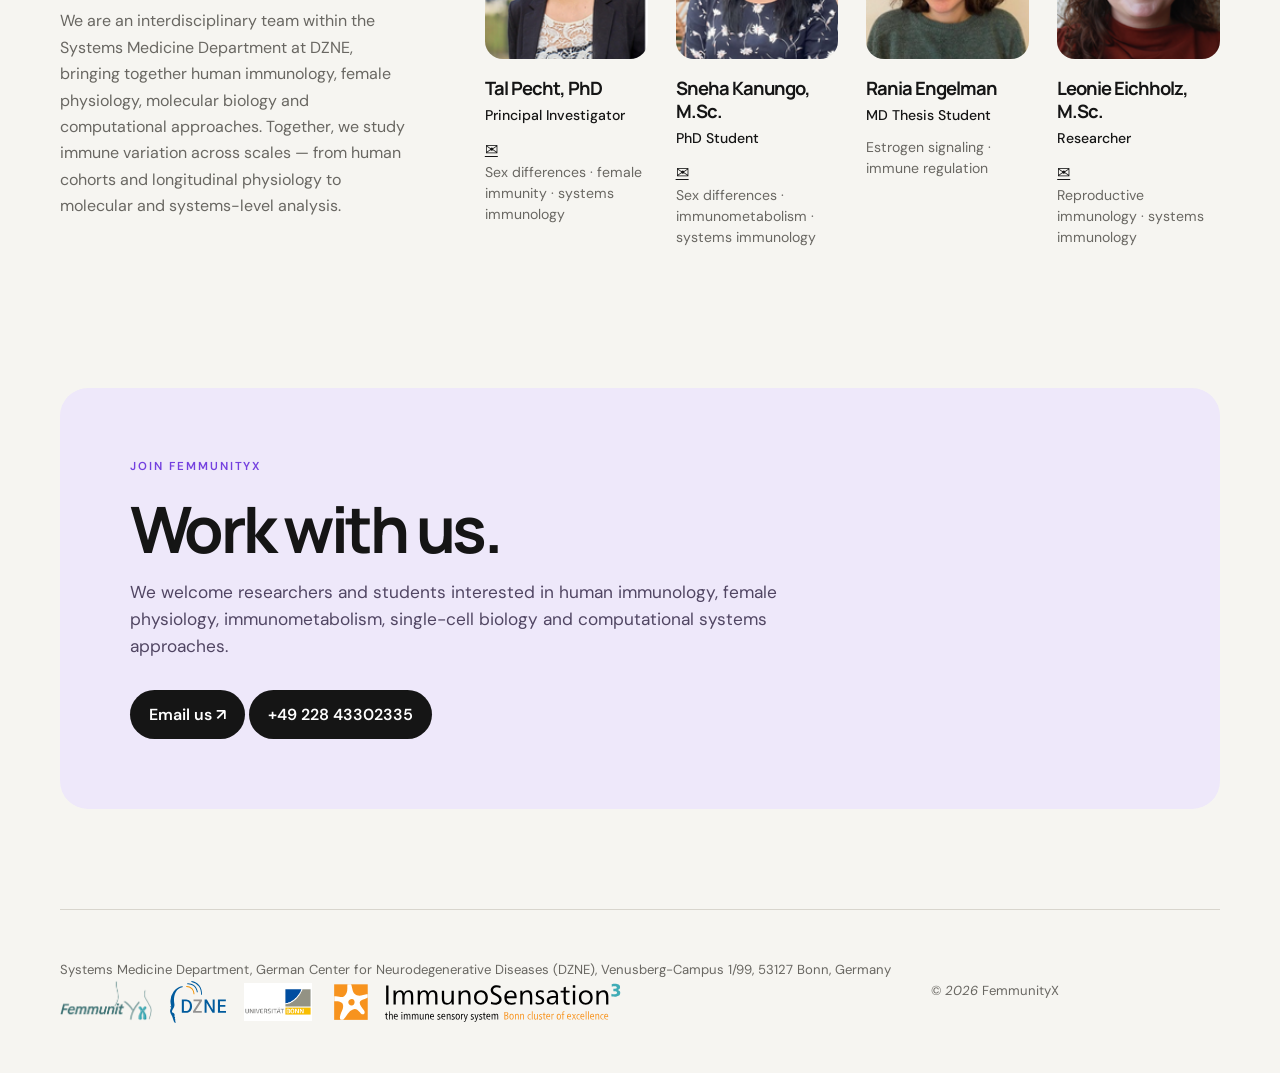
==== commit c86f501c: "Update index.html" ====
--- a/index.html
+++ b/index.html
@@ -1182,43 +1182,45 @@
 
 <footer class="footer wrap">
 
-  <div class="footer-logos">
-
-    <img
-      src="assets/Femmunity_logo_final.png"
-      alt="FemmunityX"
-      class="logo-femmunity"
-    >
-
-    <img
-      src="assets/DZNE_Logo_CMYK.svg"
-      alt="DZNE"
-      class="logo-dzne"
-    >
-
-    <img
-      src="assets/university-of-bonn-universitaet-bonn-vector-logo.png"
-      alt="University of Bonn"
-      class="logo-bonn"
-    >
-
-    <img
-      src="assets/Logo%20ImmunoSensation3_rgb.svg"
-      alt="ImmunoSensation"
-      class="logo-immuno"
-    >
-
-  </div>
-
-
-  <span>
-    Systems Medicine Department,
-    German Center for Neurodegenerative Diseases (DZNE),
-    Venusberg-Campus 1/99, 53127 Bonn, Germany
-  </span>
-
-
-  <span>
+  <div class="footer-info">
+
+    <span>
+      Systems Medicine Department,
+      German Center for Neurodegenerative Diseases (DZNE),
+      Venusberg-Campus 1/99, 53127 Bonn, Germany
+    </span>
+
+    <div class="footer-logos">
+
+      <img
+        src="assets/Femmunity_logo_final.png"
+        alt="FemmunityX"
+        class="logo-femmunity"
+      >
+
+      <img
+        src="assets/DZNE_Logo_CMYK.svg"
+        alt="DZNE"
+        class="logo-dzne"
+      >
+
+      <img
+        src="assets/university-of-bonn-universitaet-bonn-vector-logo.png"
+        alt="University of Bonn"
+        class="logo-bonn"
+      >
+
+      <img
+        src="assets/Logo%20ImmunoSensation3_rgb.svg"
+        alt="ImmunoSensation"
+        class="logo-immuno"
+      >
+
+    </div>
+
+  </div>
+
+  <span class="footer-copyright">
     © <i id="year"></i> FemmunityX
   </span>
 
--- a/assets/styles.css
+++ b/assets/styles.css
@@ -1288,7 +1288,7 @@
    FOOTER
    ========================================================= */
 
-..footer {
+.footer {
     padding: 50px 0;
     border-top: 1px solid var(--line);
 
@@ -1302,12 +1302,12 @@
 }
 
 
-/* Footer logo group */
+/* Footer logos */
 
 .footer-logos {
     display: flex;
     align-items: center;
-    gap: 16px;
+    gap: 18px;
     flex-shrink: 0;
 }
 
@@ -1469,12 +1469,30 @@
 .footer {
     grid-template-columns: 1fr;
     gap: 22px;
-}
-
-.footer .footer-logo-line {
-    width: 260px;
-    max-width: 100%;
-    height: auto;
+    align-items: start;
+}
+
+.footer-logos {
+    display: flex;
+    flex-wrap: wrap;
+    align-items: center;
+    gap: 16px;
+}
+
+.footer-logos .logo-femmunity {
+    height: 40px;
+}
+
+.footer-logos .logo-dzne {
+    height: 40px;
+}
+
+.footer-logos .logo-bonn {
+    height: 36px;
+}
+
+.footer-logos .logo-immuno {
+    height: 40px;
 }
 
 }
@@ -1612,13 +1630,30 @@
 
 .footer {
     grid-template-columns: 1fr;
-    gap: 22px;
-}
-
-.footer .footer-logo-line {
-    width: 260px;
-    max-width: 100%;
-    height: auto;
+    gap: 20px;
+}
+
+.footer-logos {
+    display: flex;
+    flex-wrap: wrap;
+    align-items: center;
+    gap: 14px;
+}
+
+.footer-logos .logo-femmunity {
+    height: 34px;
+}
+
+.footer-logos .logo-dzne {
+    height: 34px;
+}
+
+.footer-logos .logo-bonn {
+    height: 31px;
+}
+
+.footer-logos .logo-immuno {
+    height: 34px;
 }
 }
 
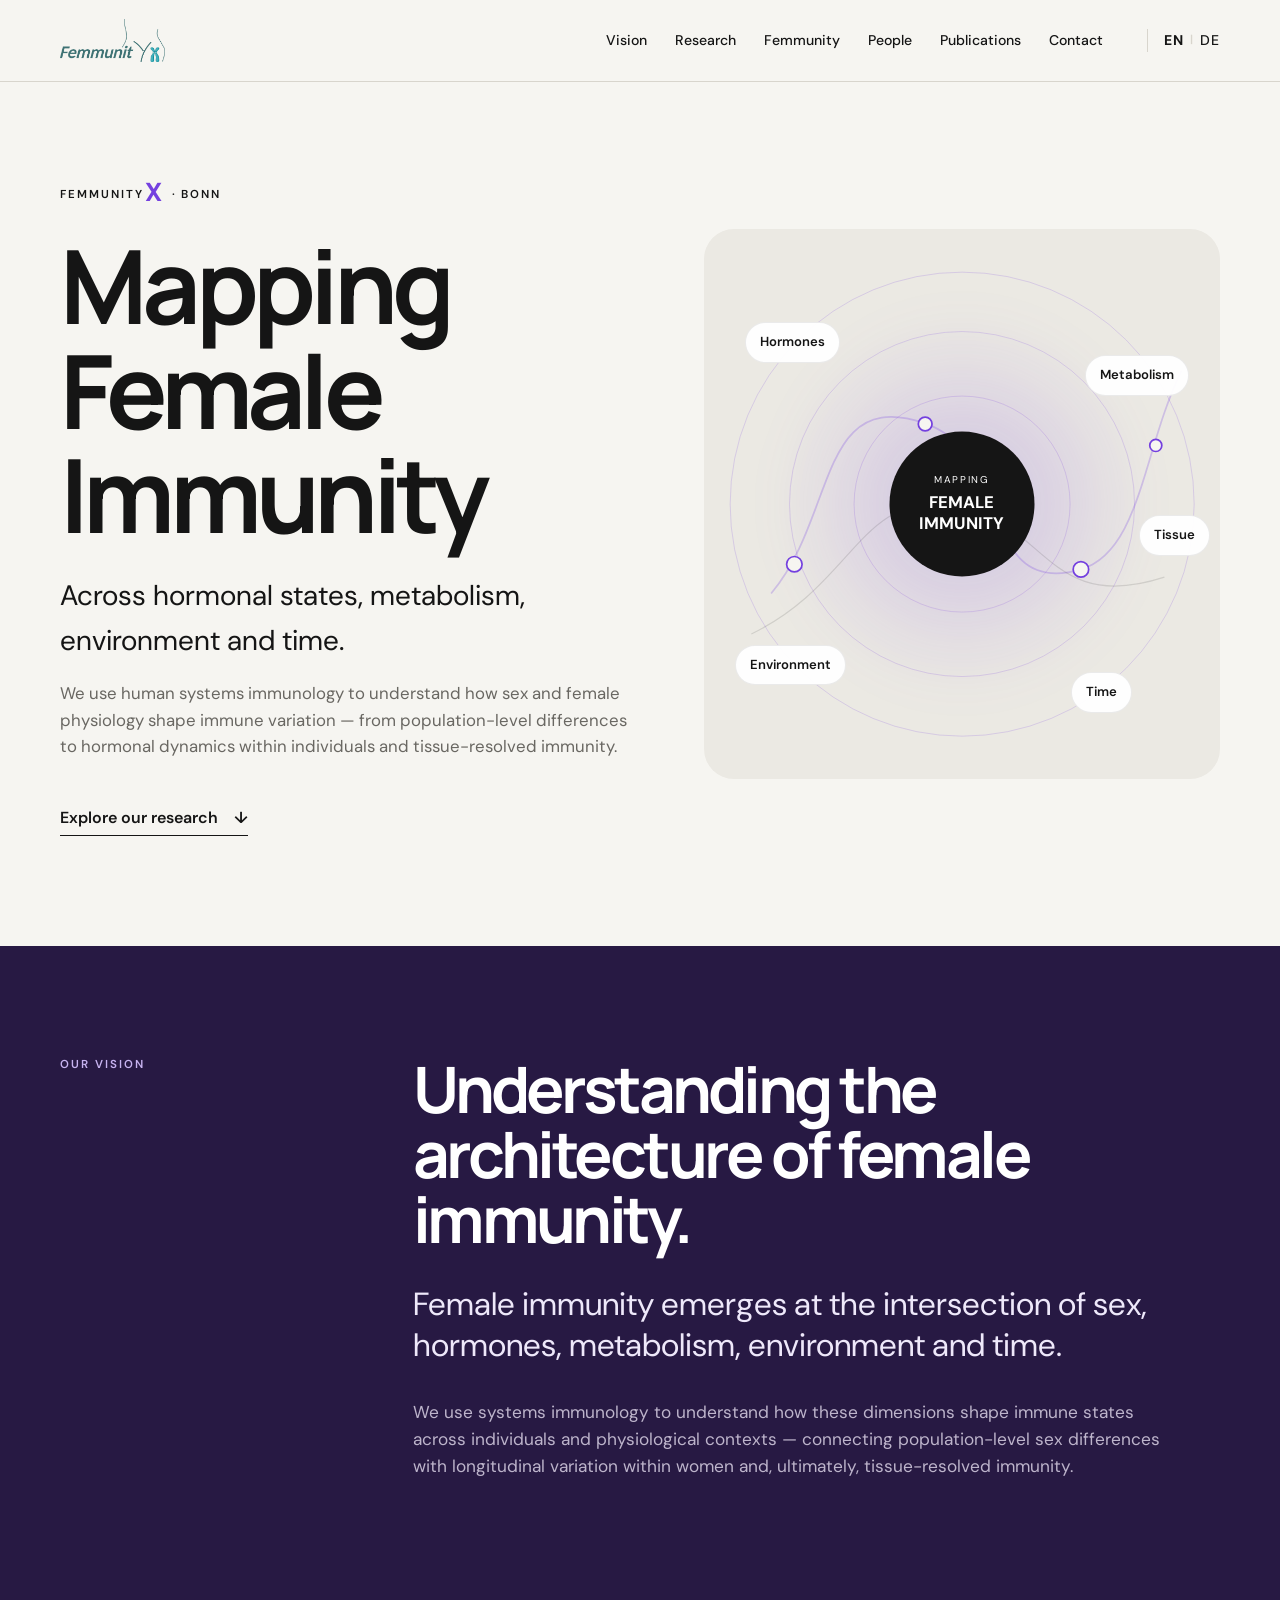
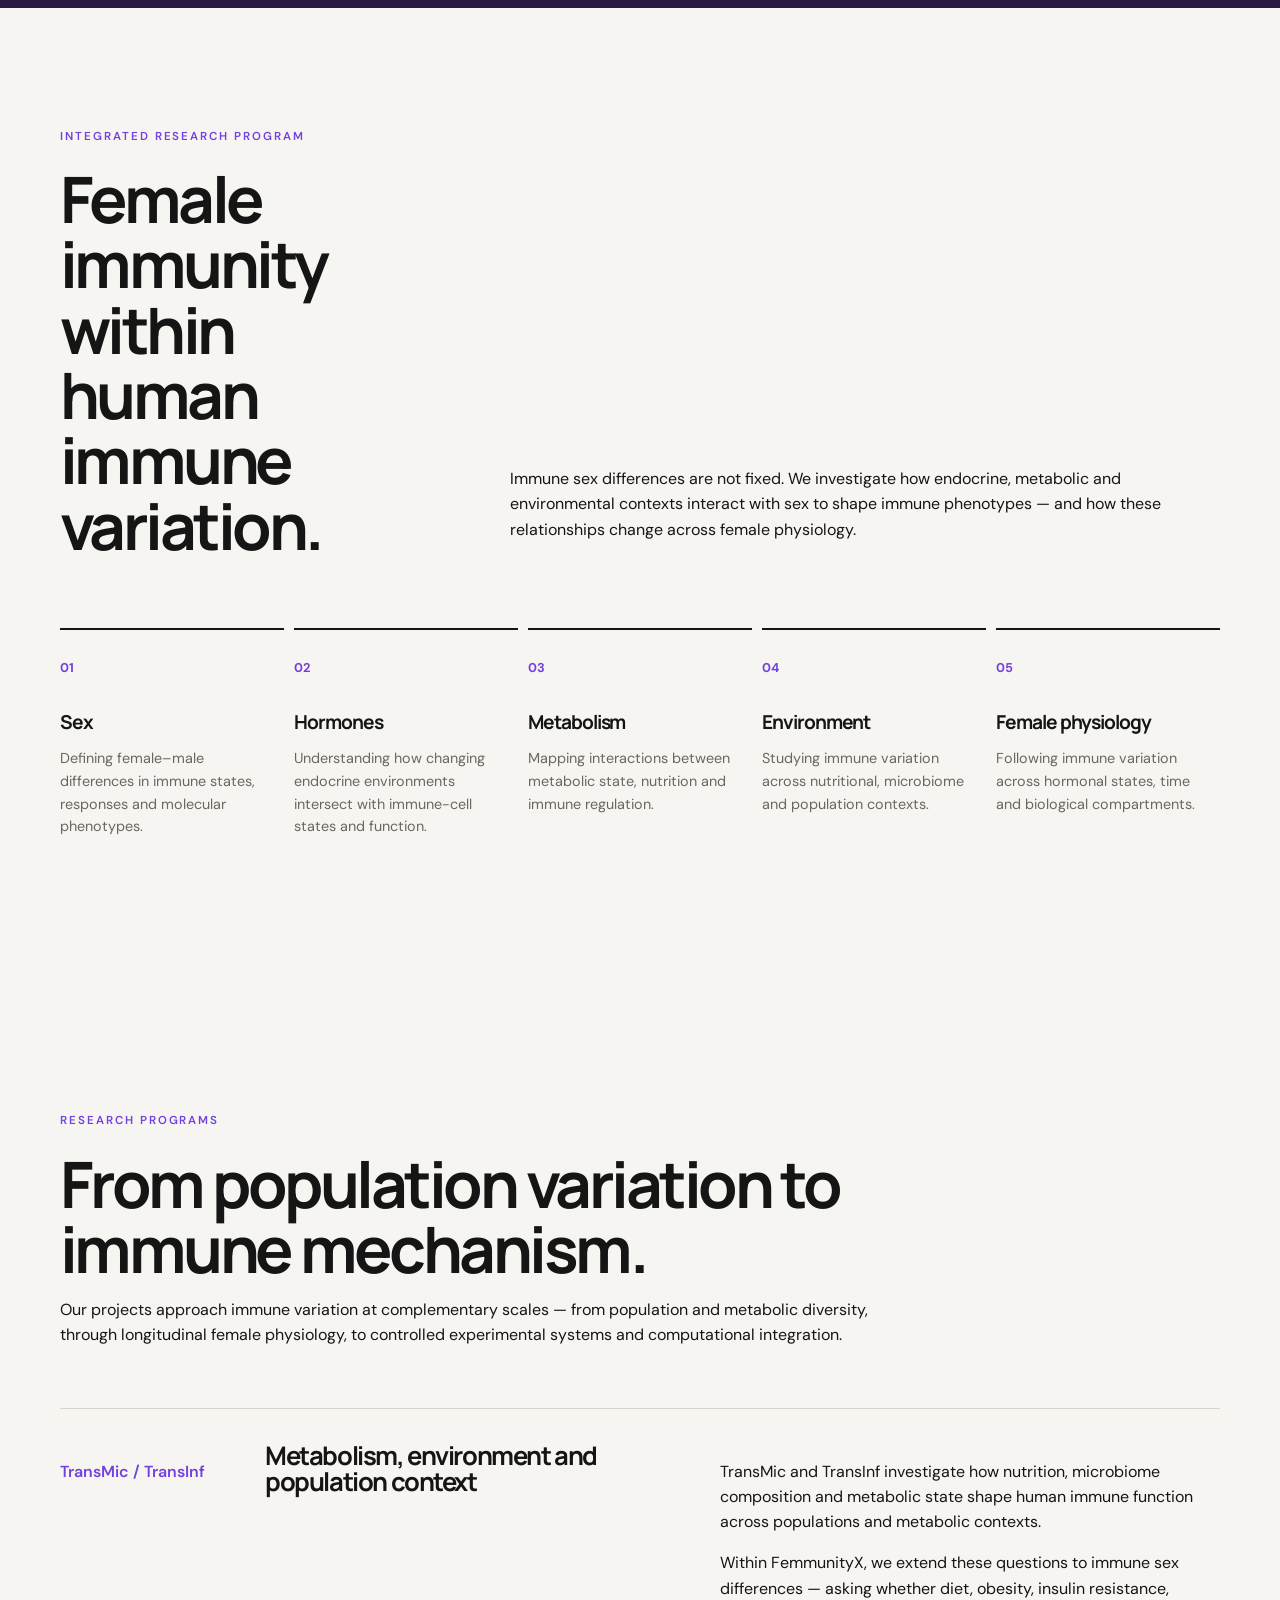
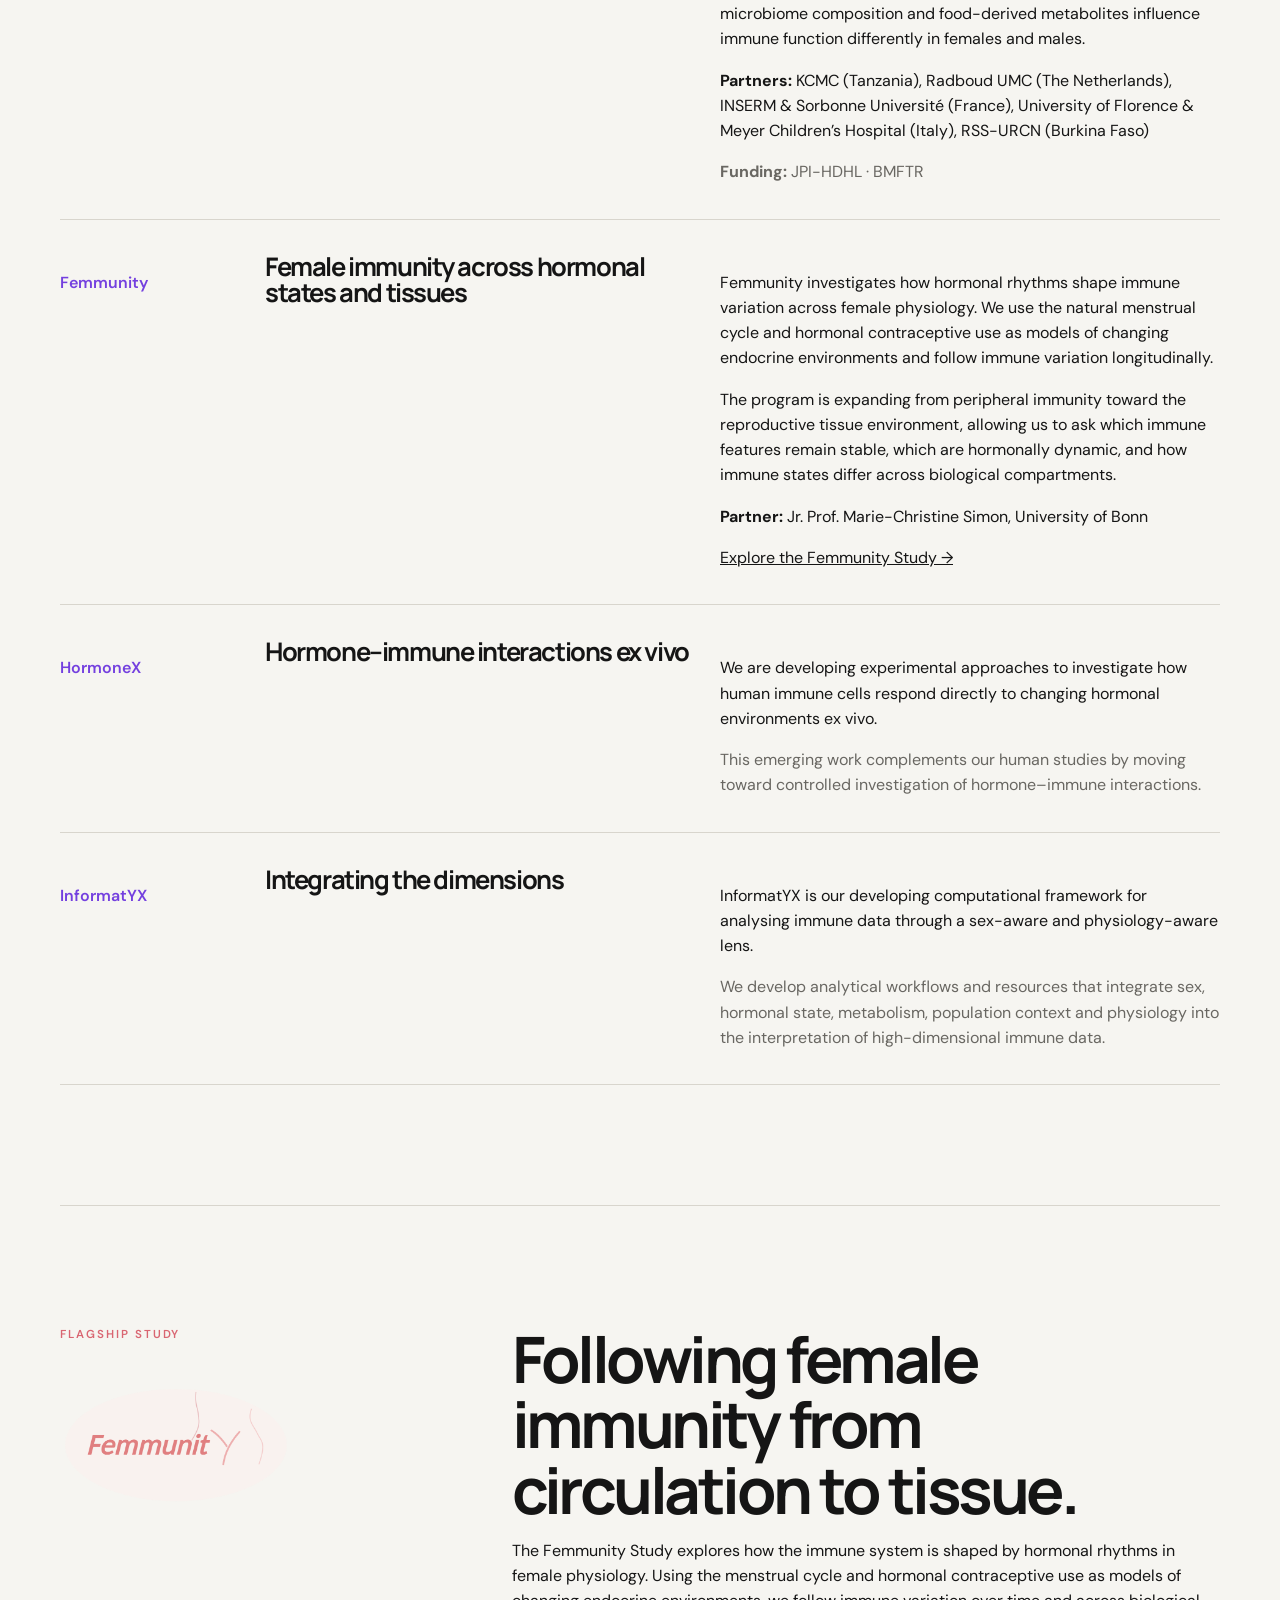
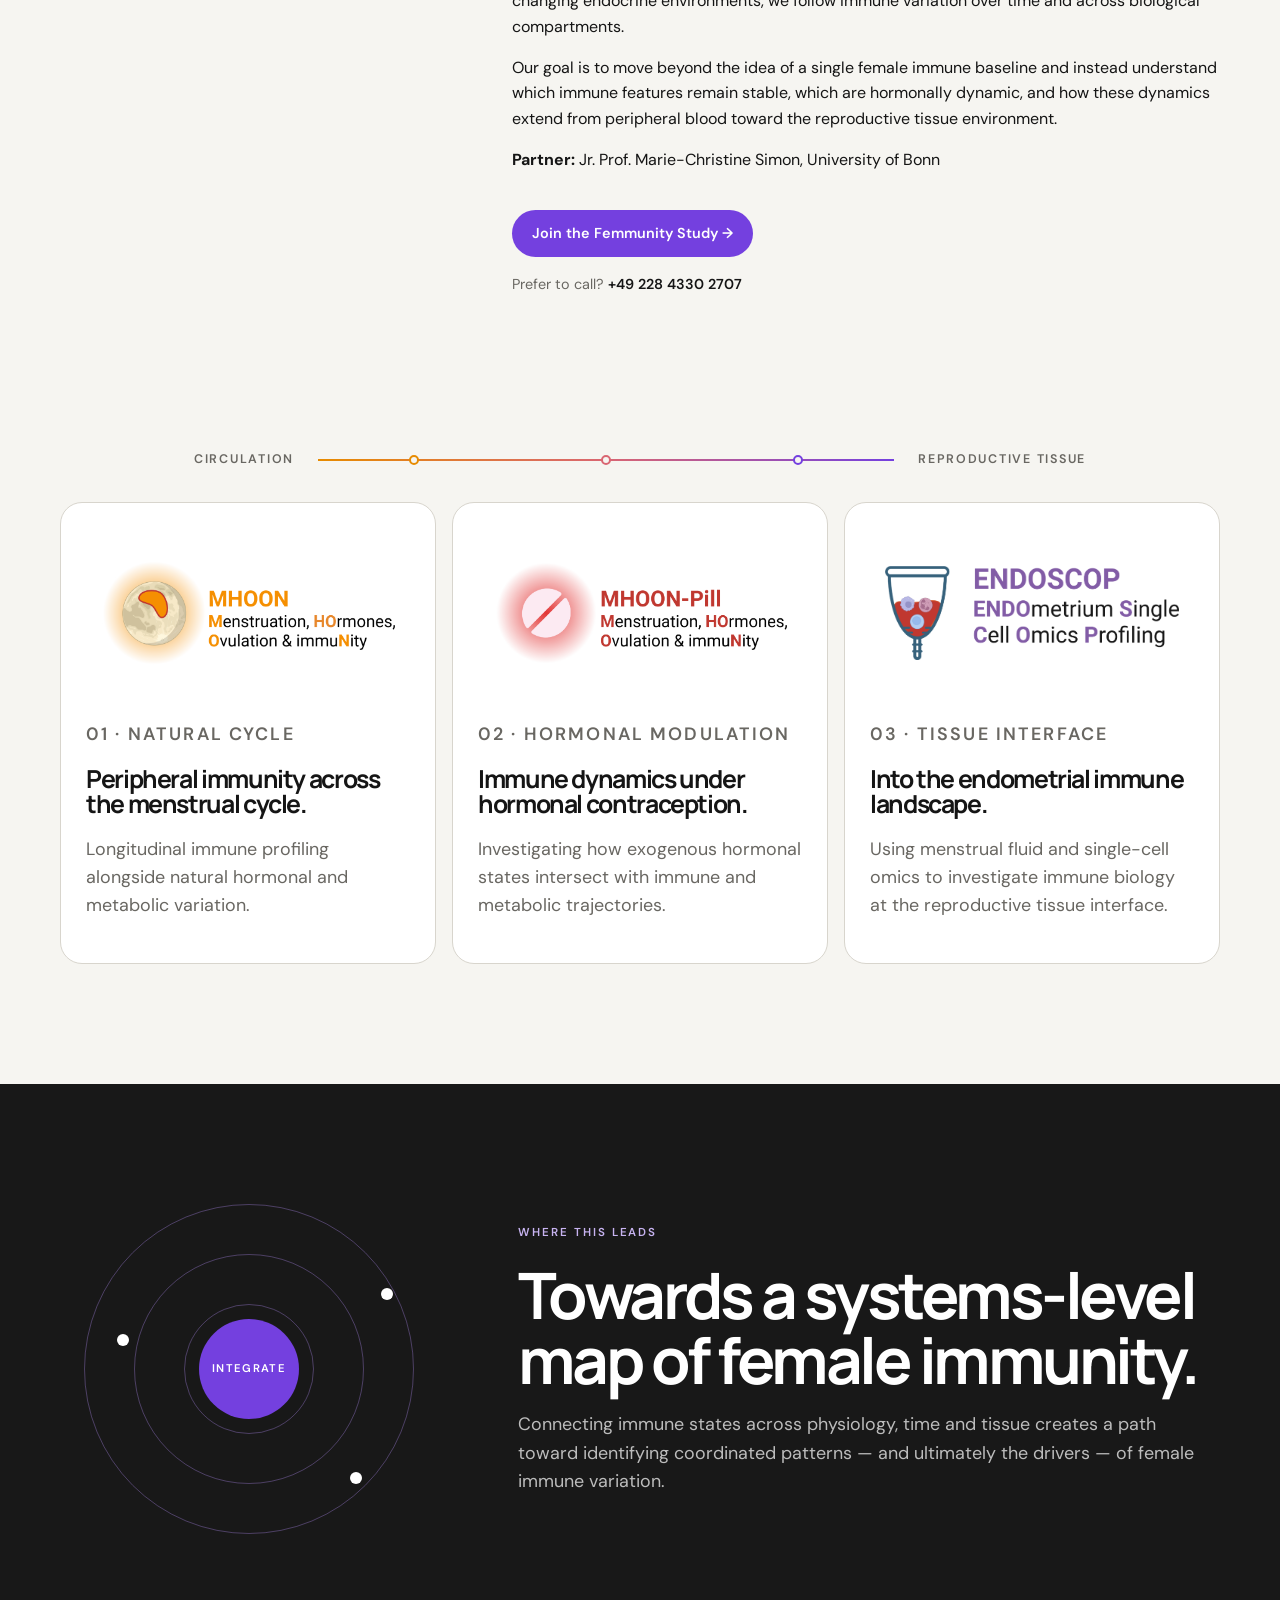
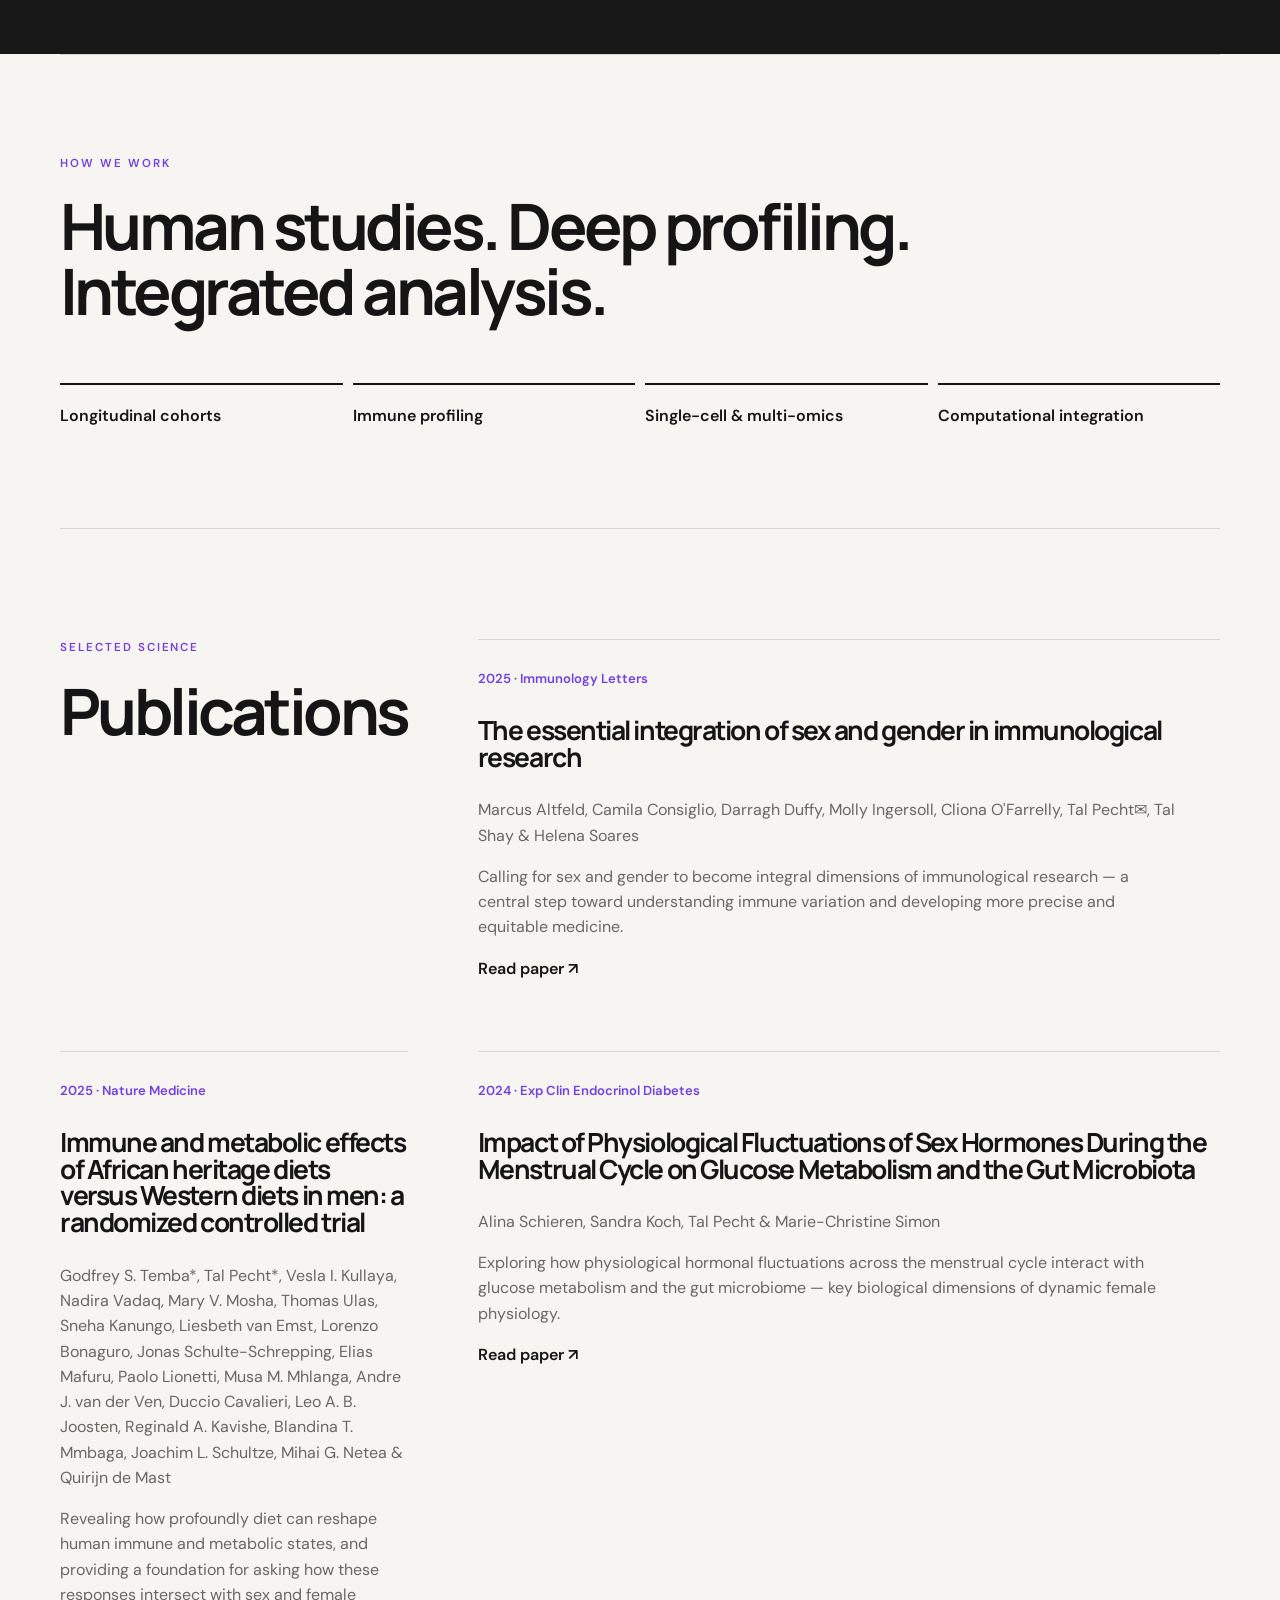
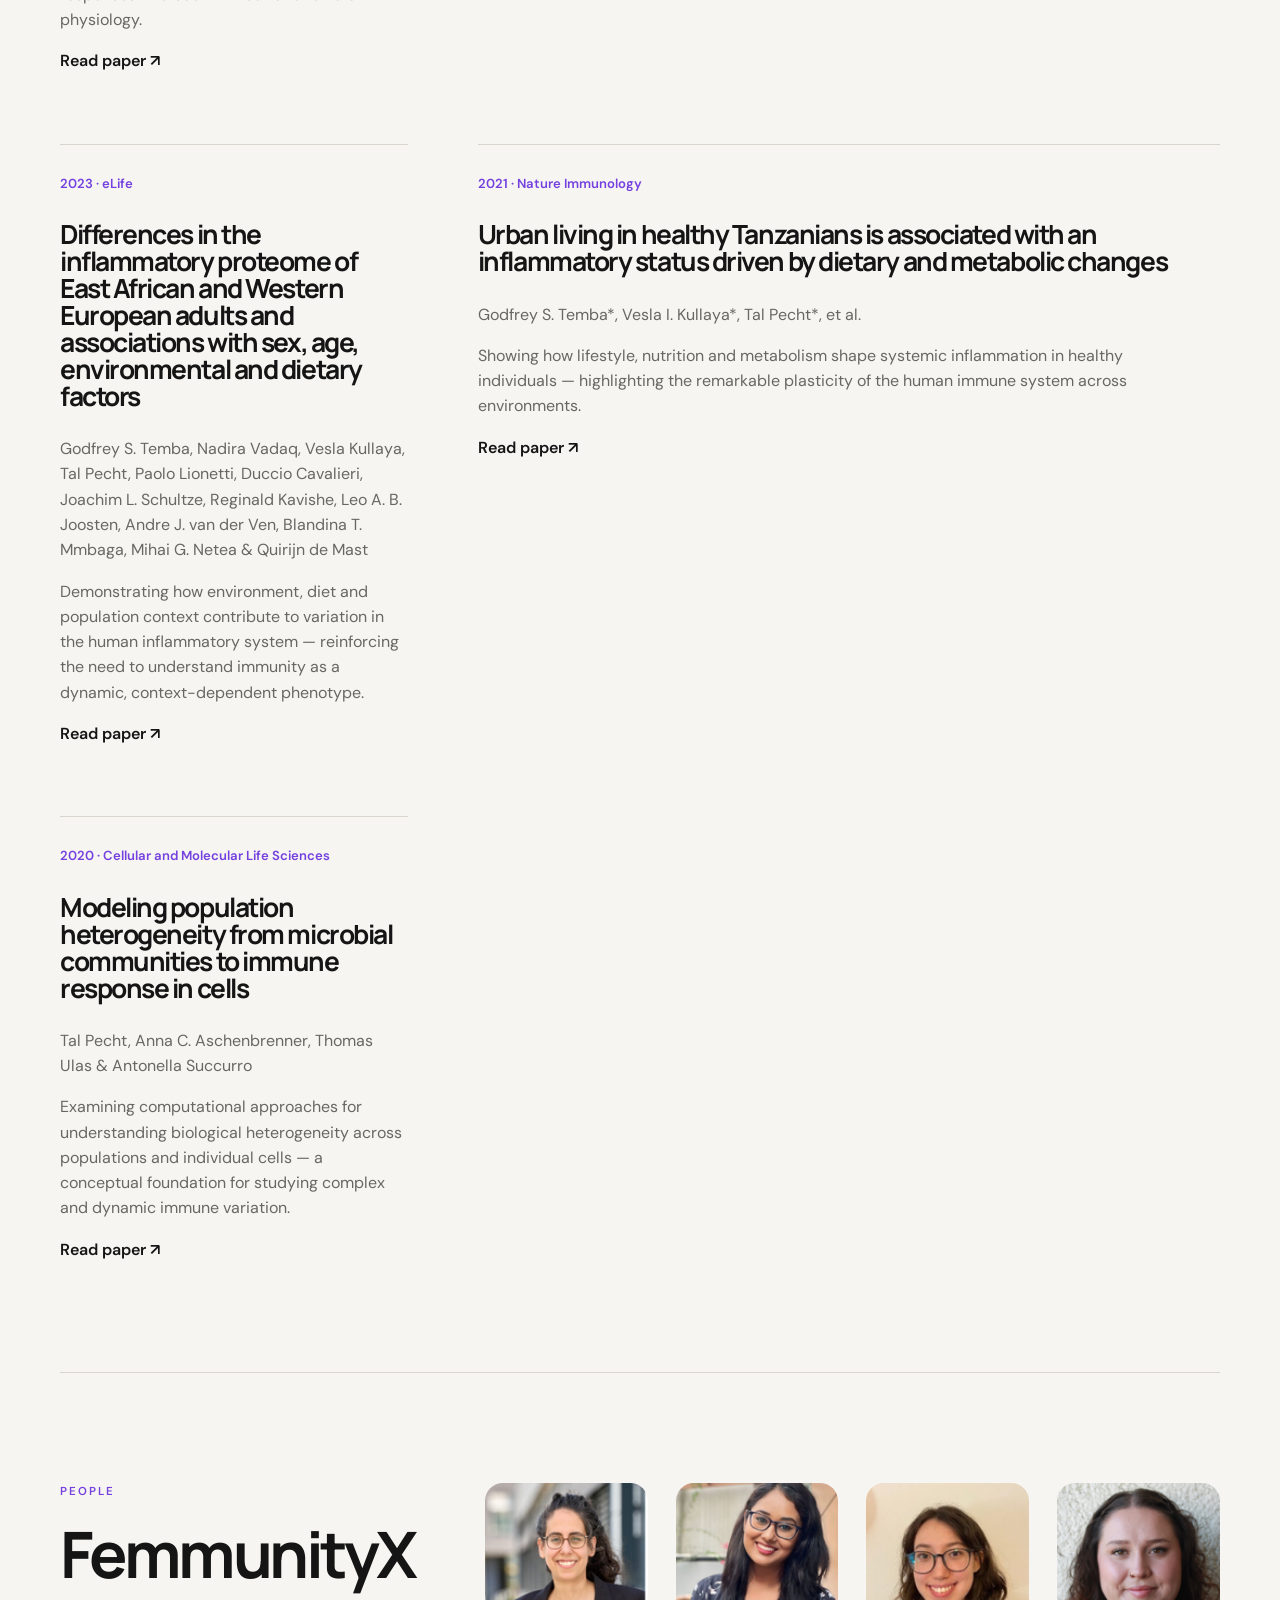
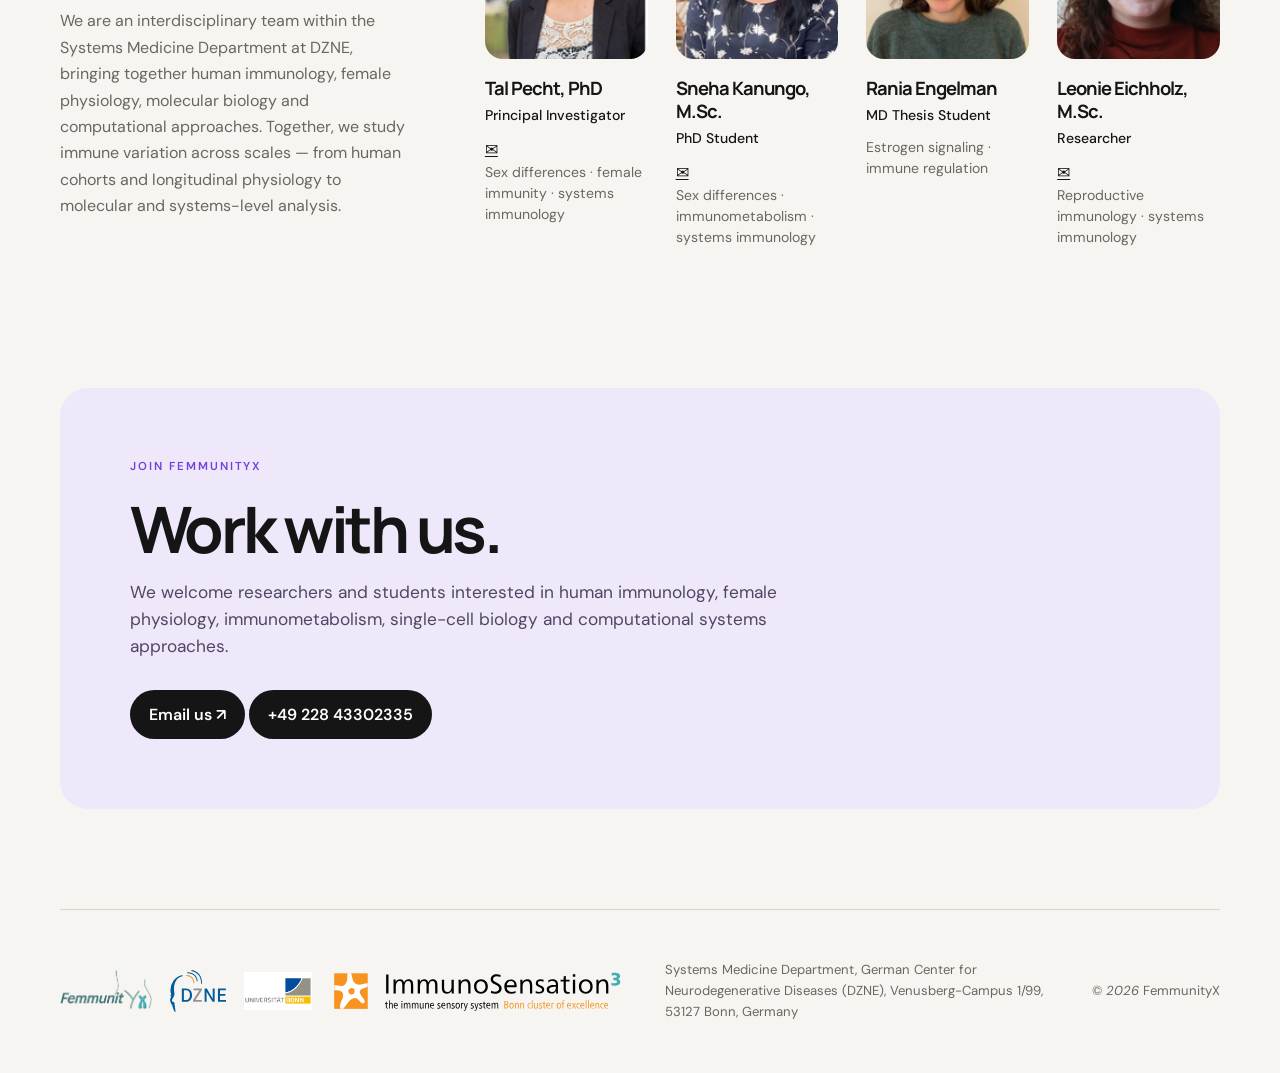
==== commit ffc2df60: "Update index.html" ====
--- a/index.html
+++ b/index.html
@@ -1182,45 +1182,41 @@
 
 <footer class="footer wrap">
 
-  <div class="footer-info">
-
-    <span>
-      Systems Medicine Department,
-      German Center for Neurodegenerative Diseases (DZNE),
-      Venusberg-Campus 1/99, 53127 Bonn, Germany
-    </span>
-
-    <div class="footer-logos">
-
-      <img
-        src="assets/Femmunity_logo_final.png"
-        alt="FemmunityX"
-        class="logo-femmunity"
-      >
-
-      <img
-        src="assets/DZNE_Logo_CMYK.svg"
-        alt="DZNE"
-        class="logo-dzne"
-      >
-
-      <img
-        src="assets/university-of-bonn-universitaet-bonn-vector-logo.png"
-        alt="University of Bonn"
-        class="logo-bonn"
-      >
-
-      <img
-        src="assets/Logo%20ImmunoSensation3_rgb.svg"
-        alt="ImmunoSensation"
-        class="logo-immuno"
-      >
-
-    </div>
-
-  </div>
-
-  <span class="footer-copyright">
+  <div class="footer-logos">
+
+    <img
+      src="assets/Femmunity_logo_final.png"
+      alt="FemmunityX"
+      class="logo-femmunity"
+    >
+
+    <img
+      src="assets/DZNE_Logo_CMYK.svg"
+      alt="DZNE"
+      class="logo-dzne"
+    >
+
+    <img
+      src="assets/university-of-bonn-universitaet-bonn-vector-logo.png"
+      alt="University of Bonn"
+      class="logo-bonn"
+    >
+
+    <img
+      src="assets/Logo%20ImmunoSensation3_rgb.svg"
+      alt="ImmunoSensation"
+      class="logo-immuno"
+    >
+
+  </div>
+
+  <span>
+    Systems Medicine Department,
+    German Center for Neurodegenerative Diseases (DZNE),
+    Venusberg-Campus 1/99, 53127 Bonn, Germany
+  </span>
+
+  <span>
     © <i id="year"></i> FemmunityX
   </span>
 
